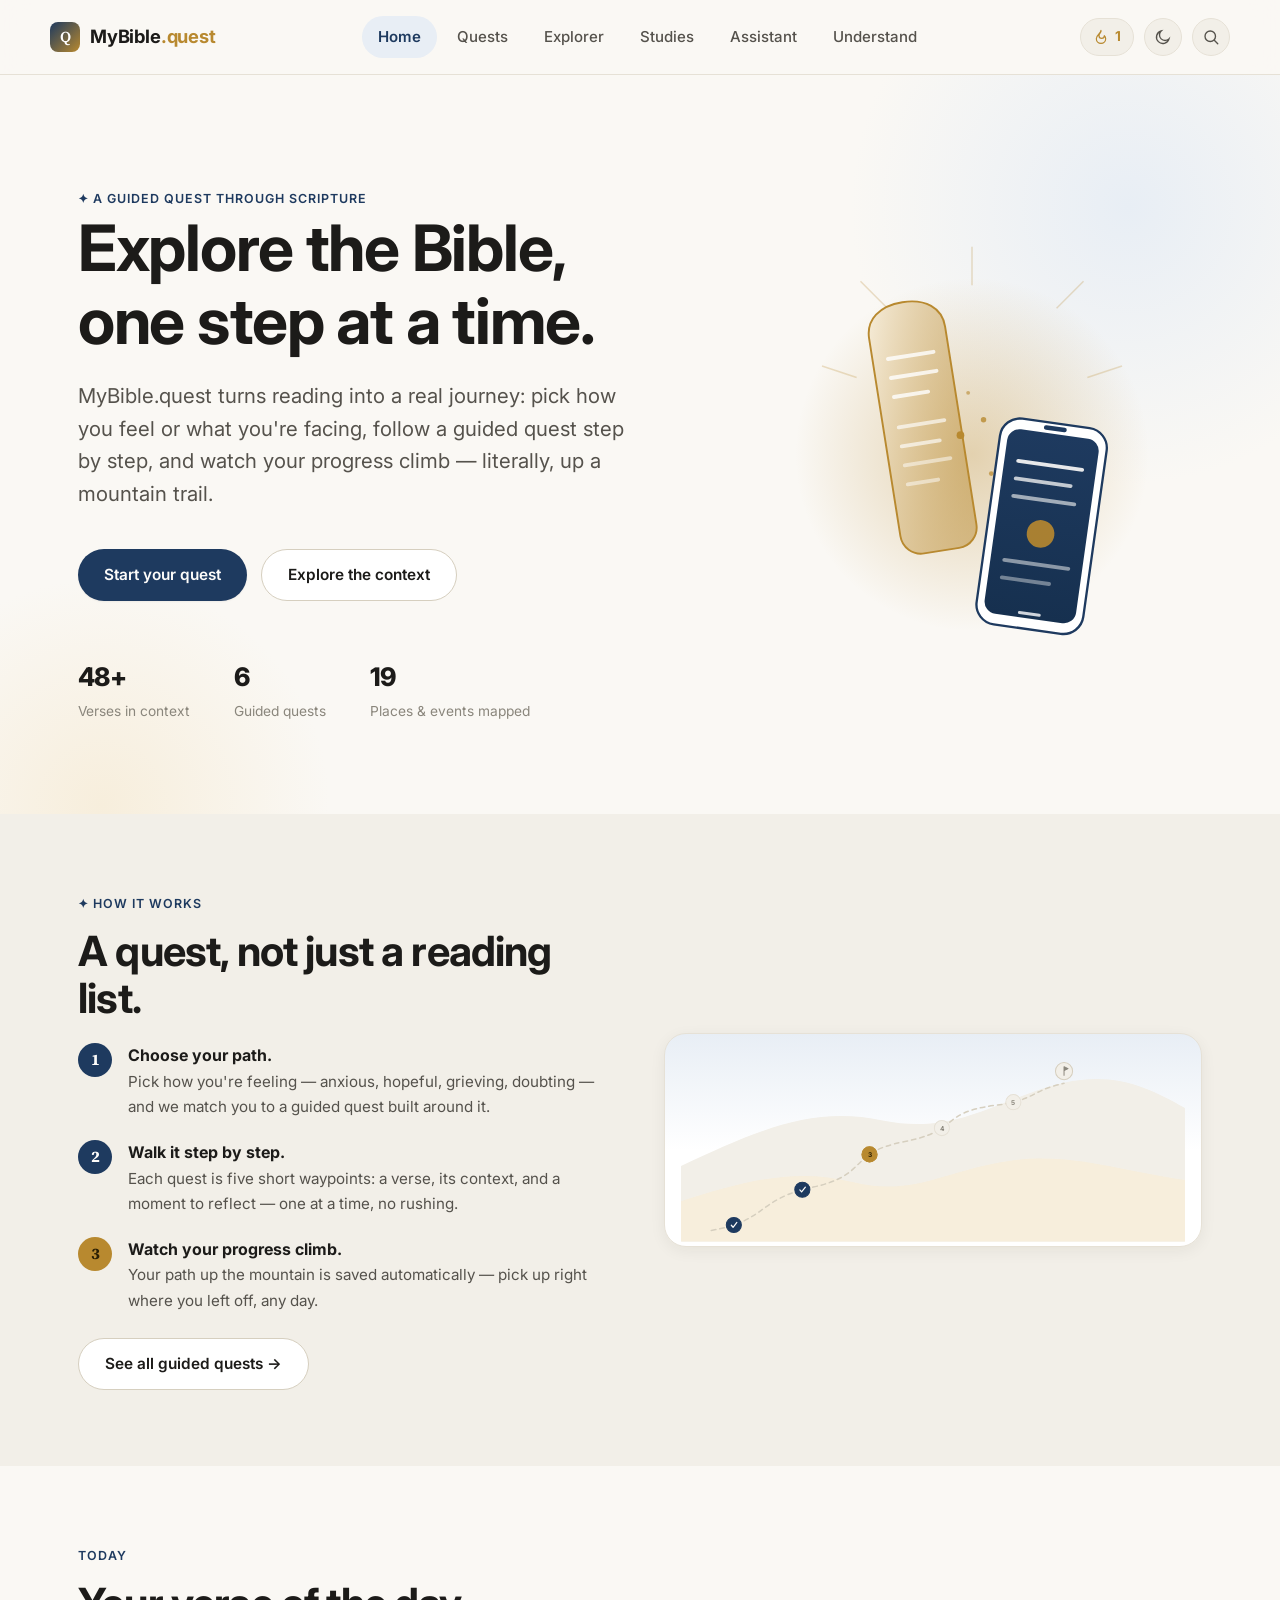
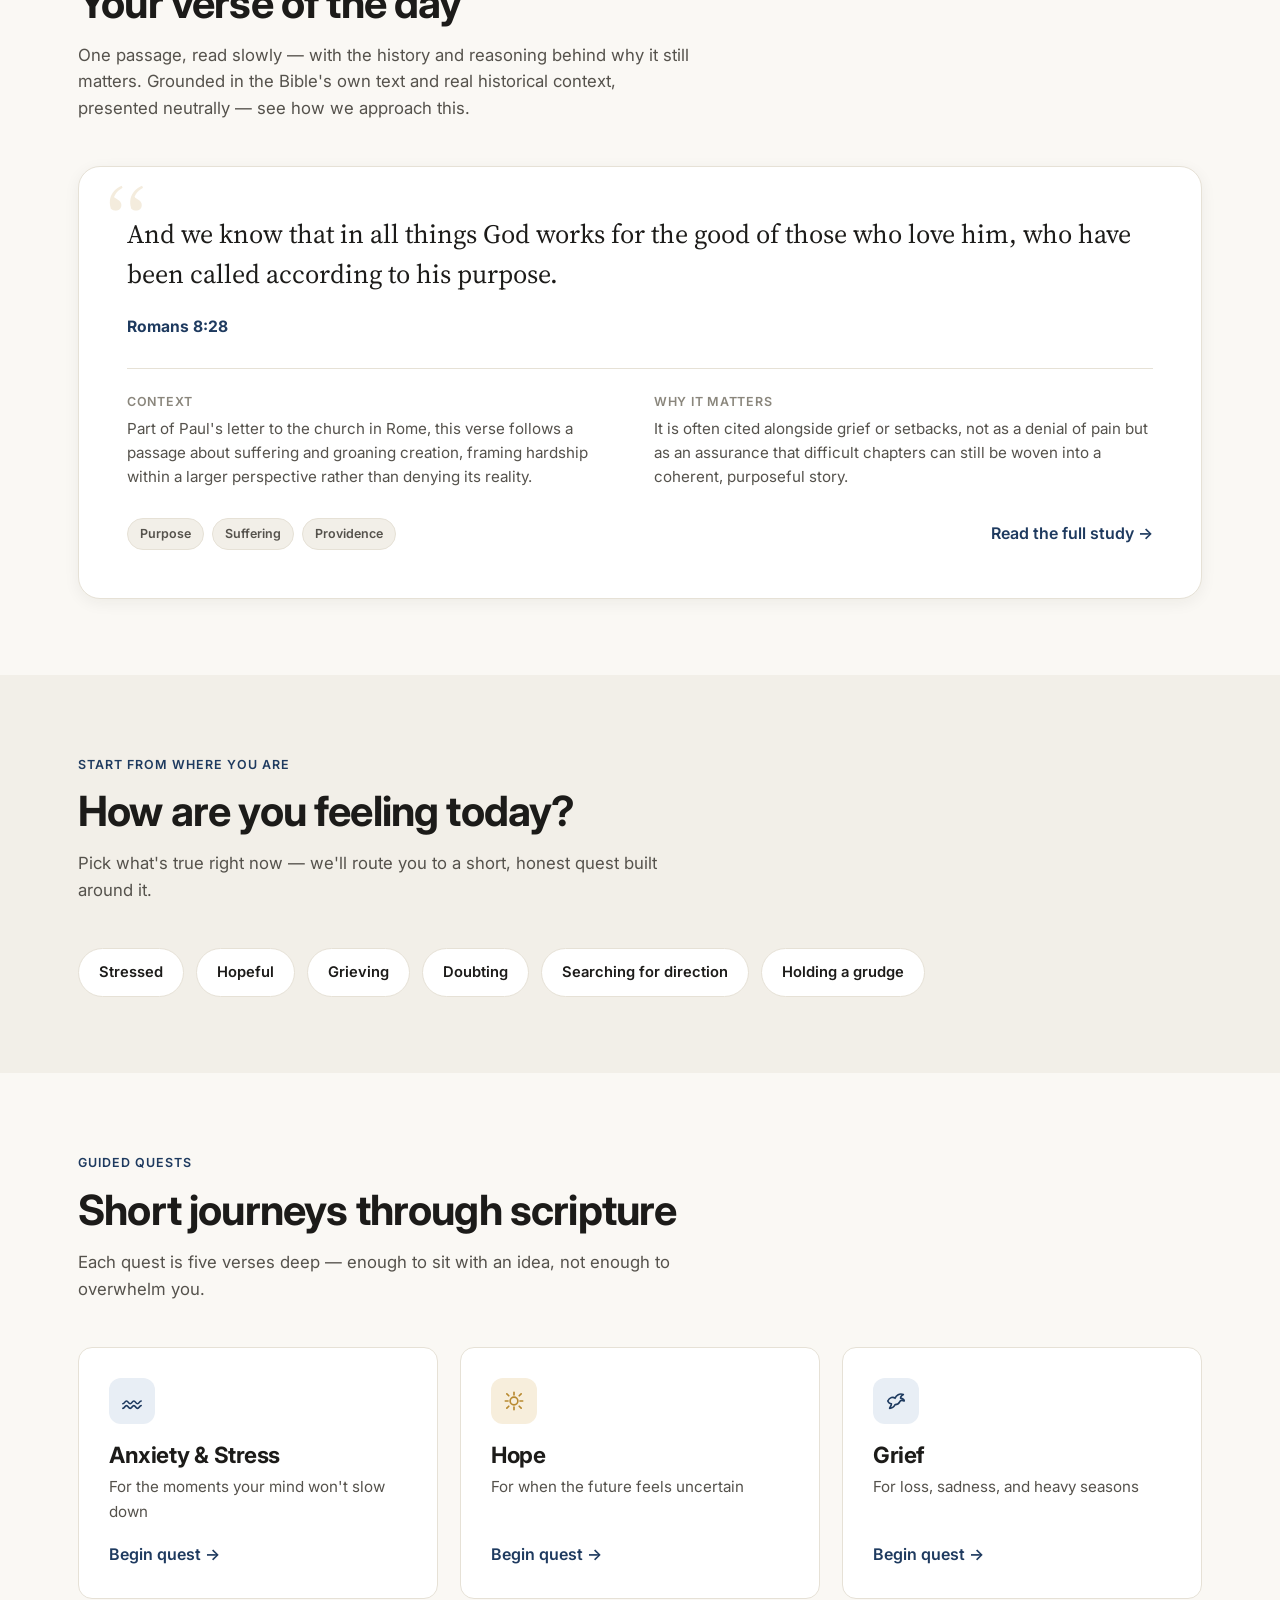
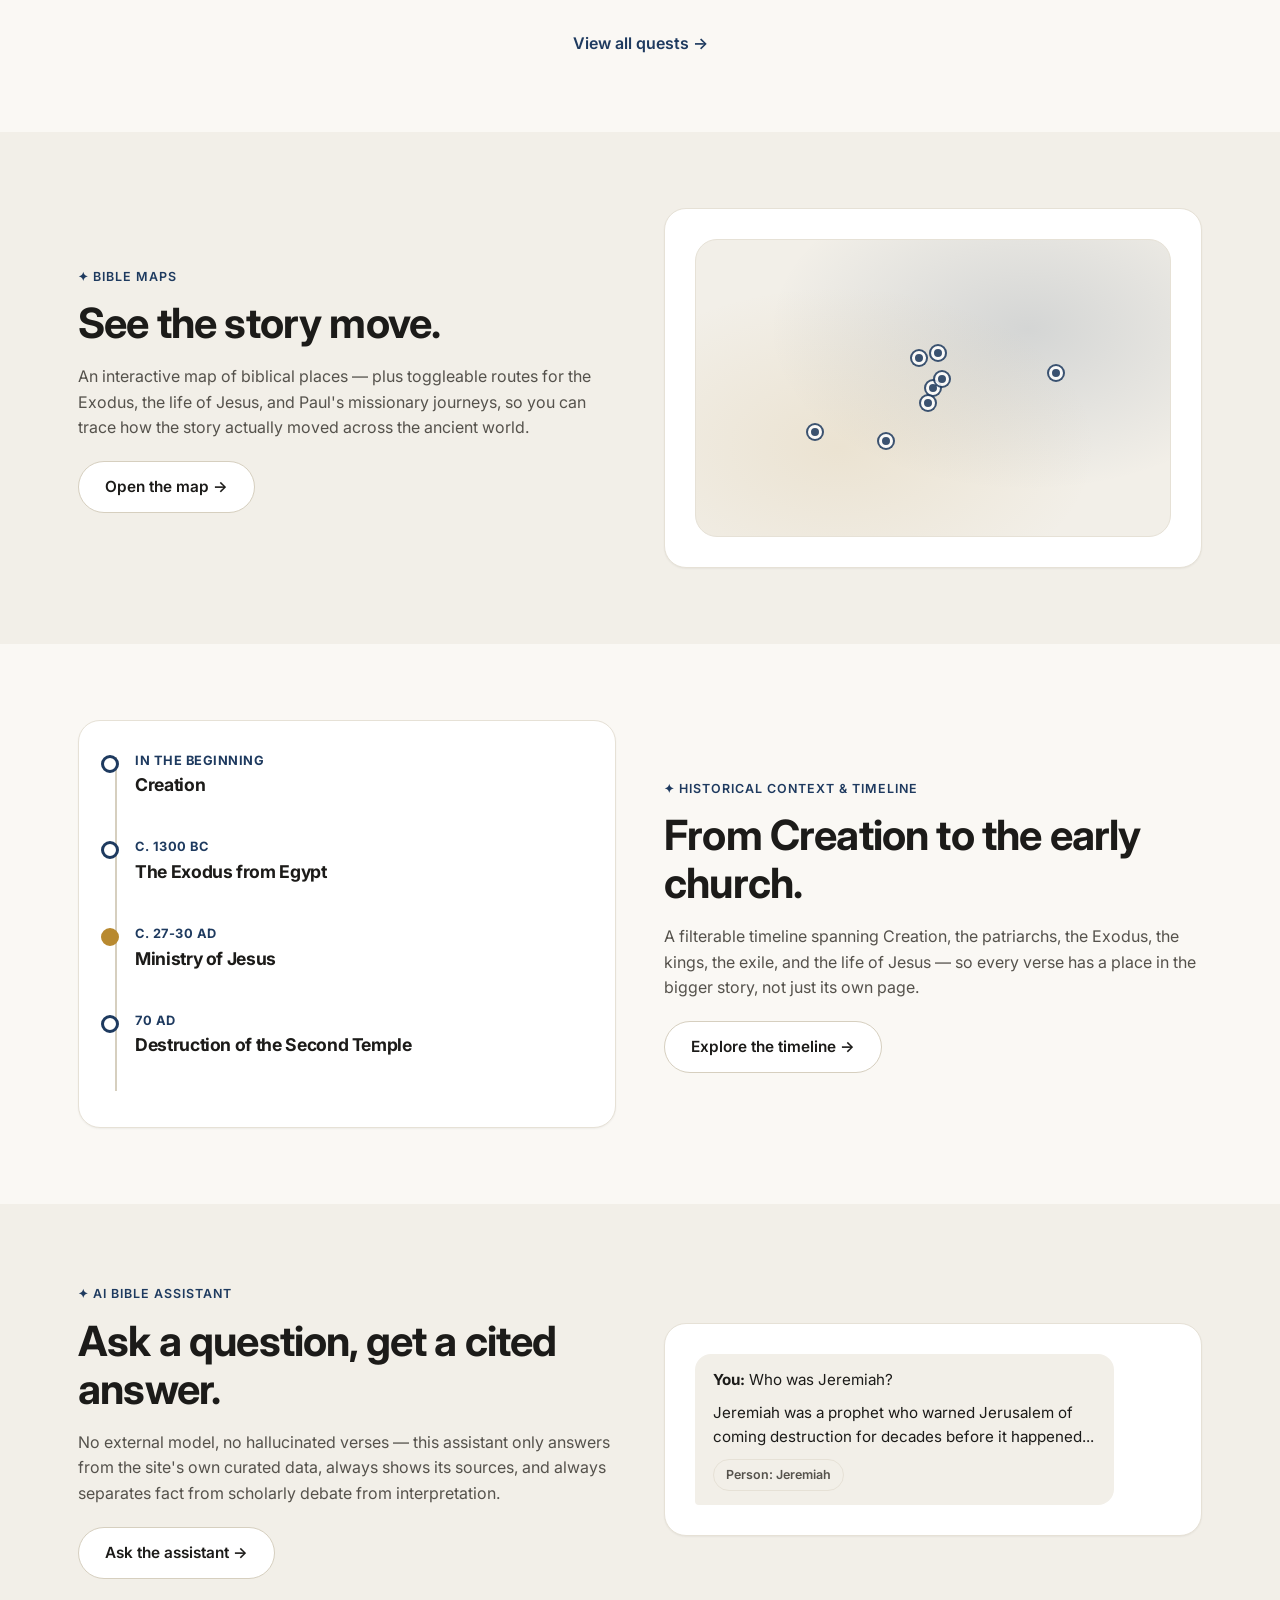
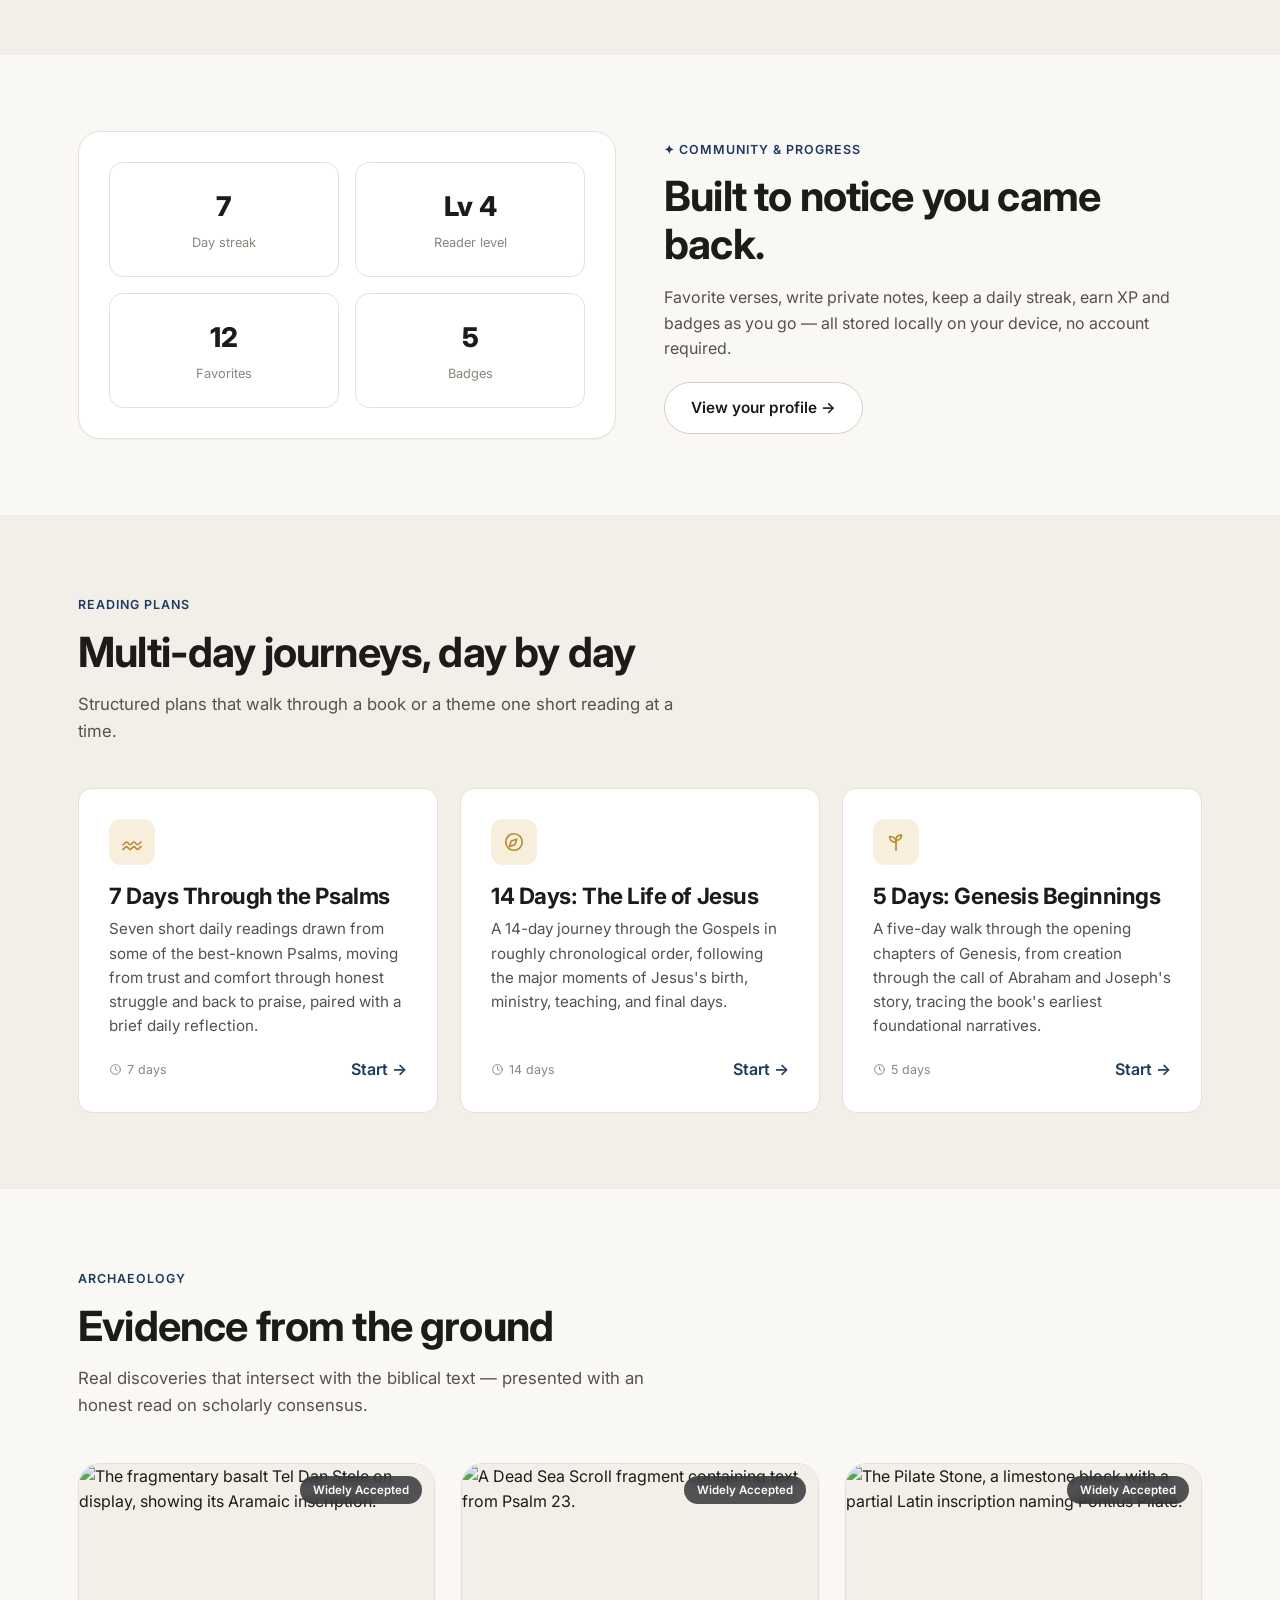
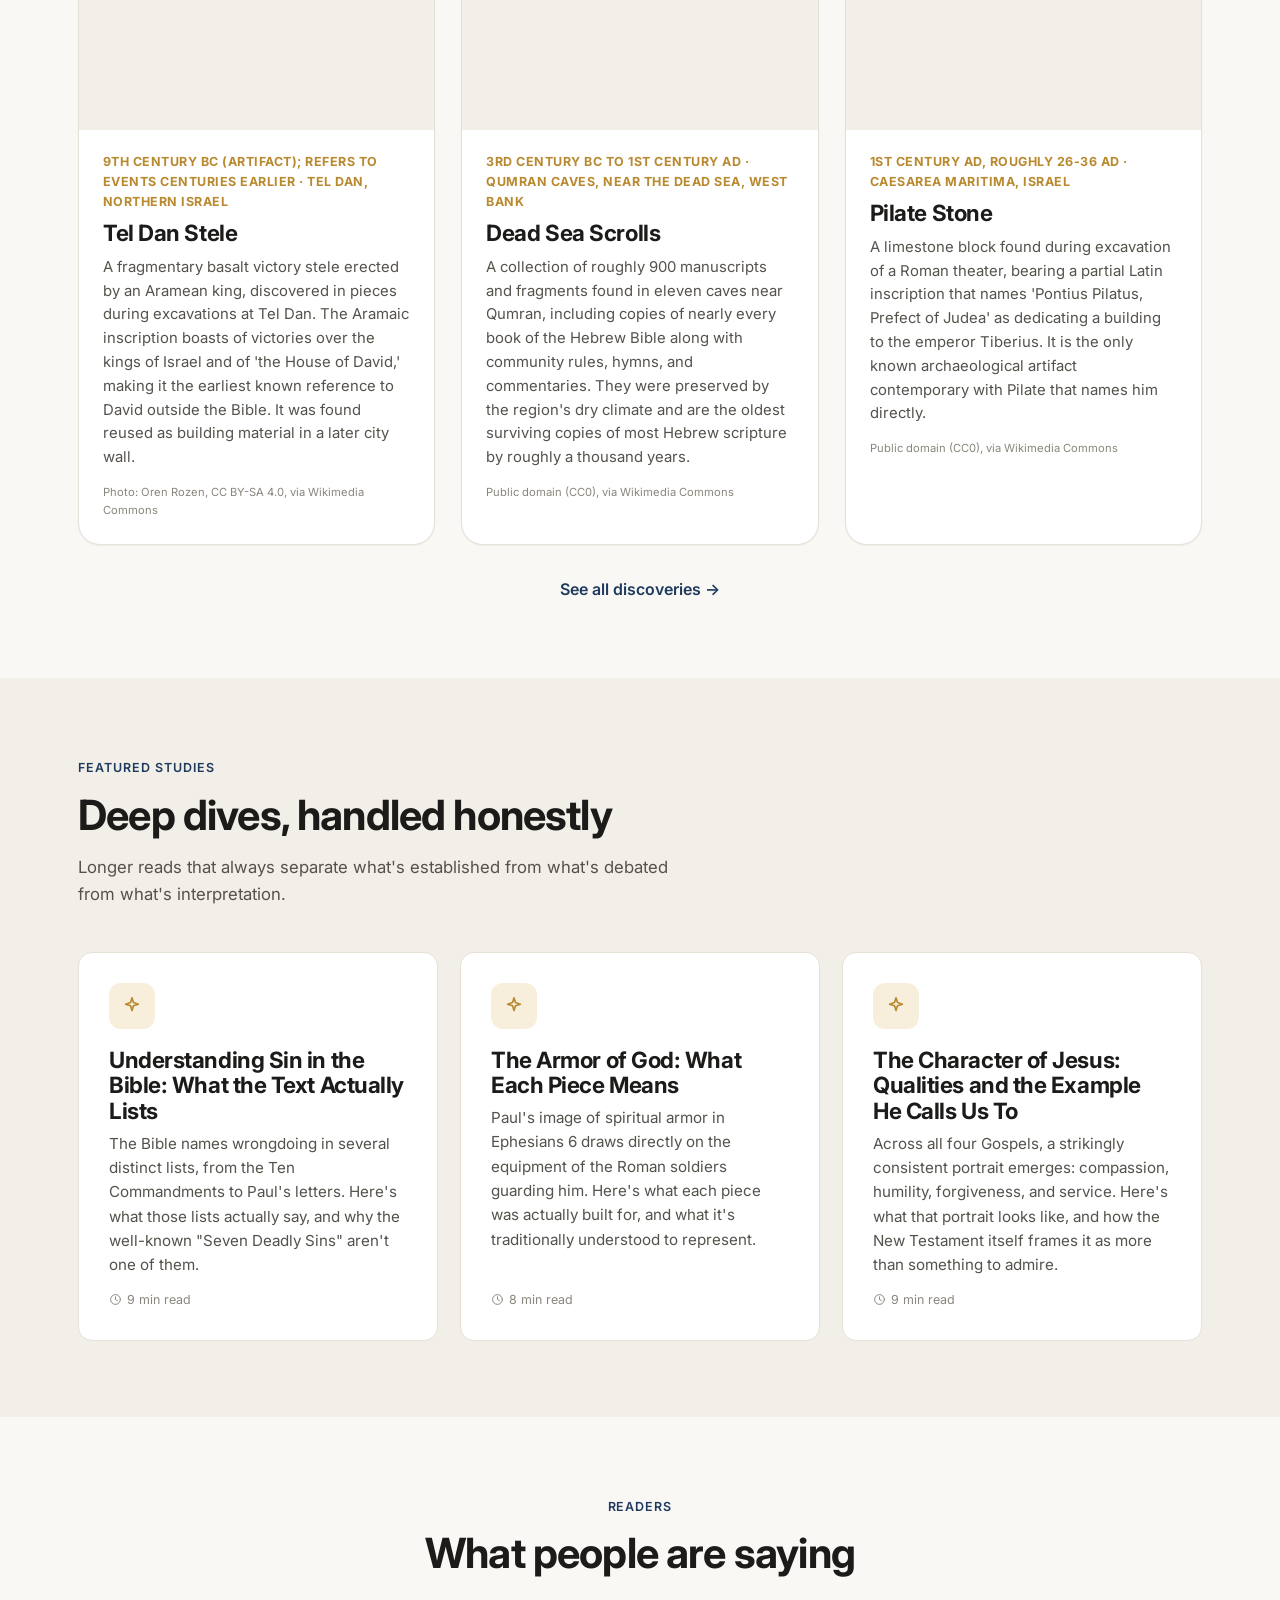
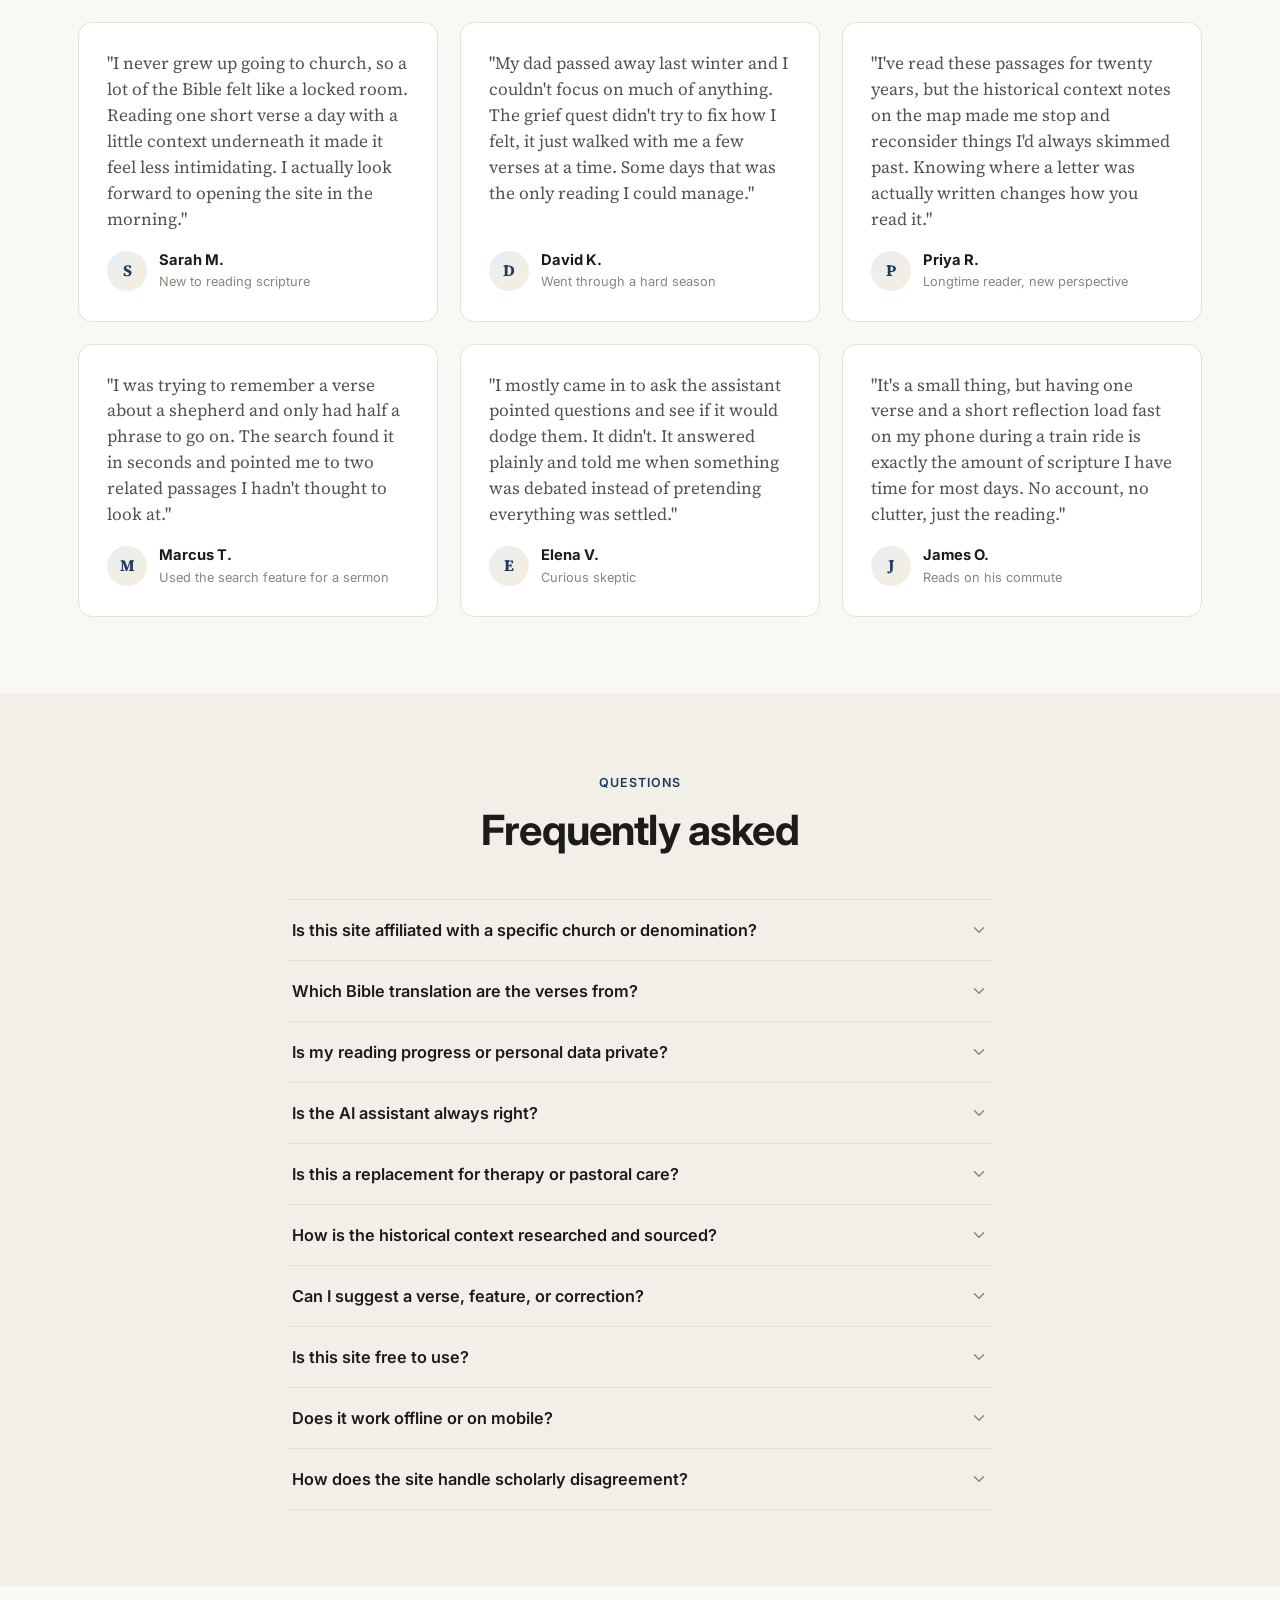
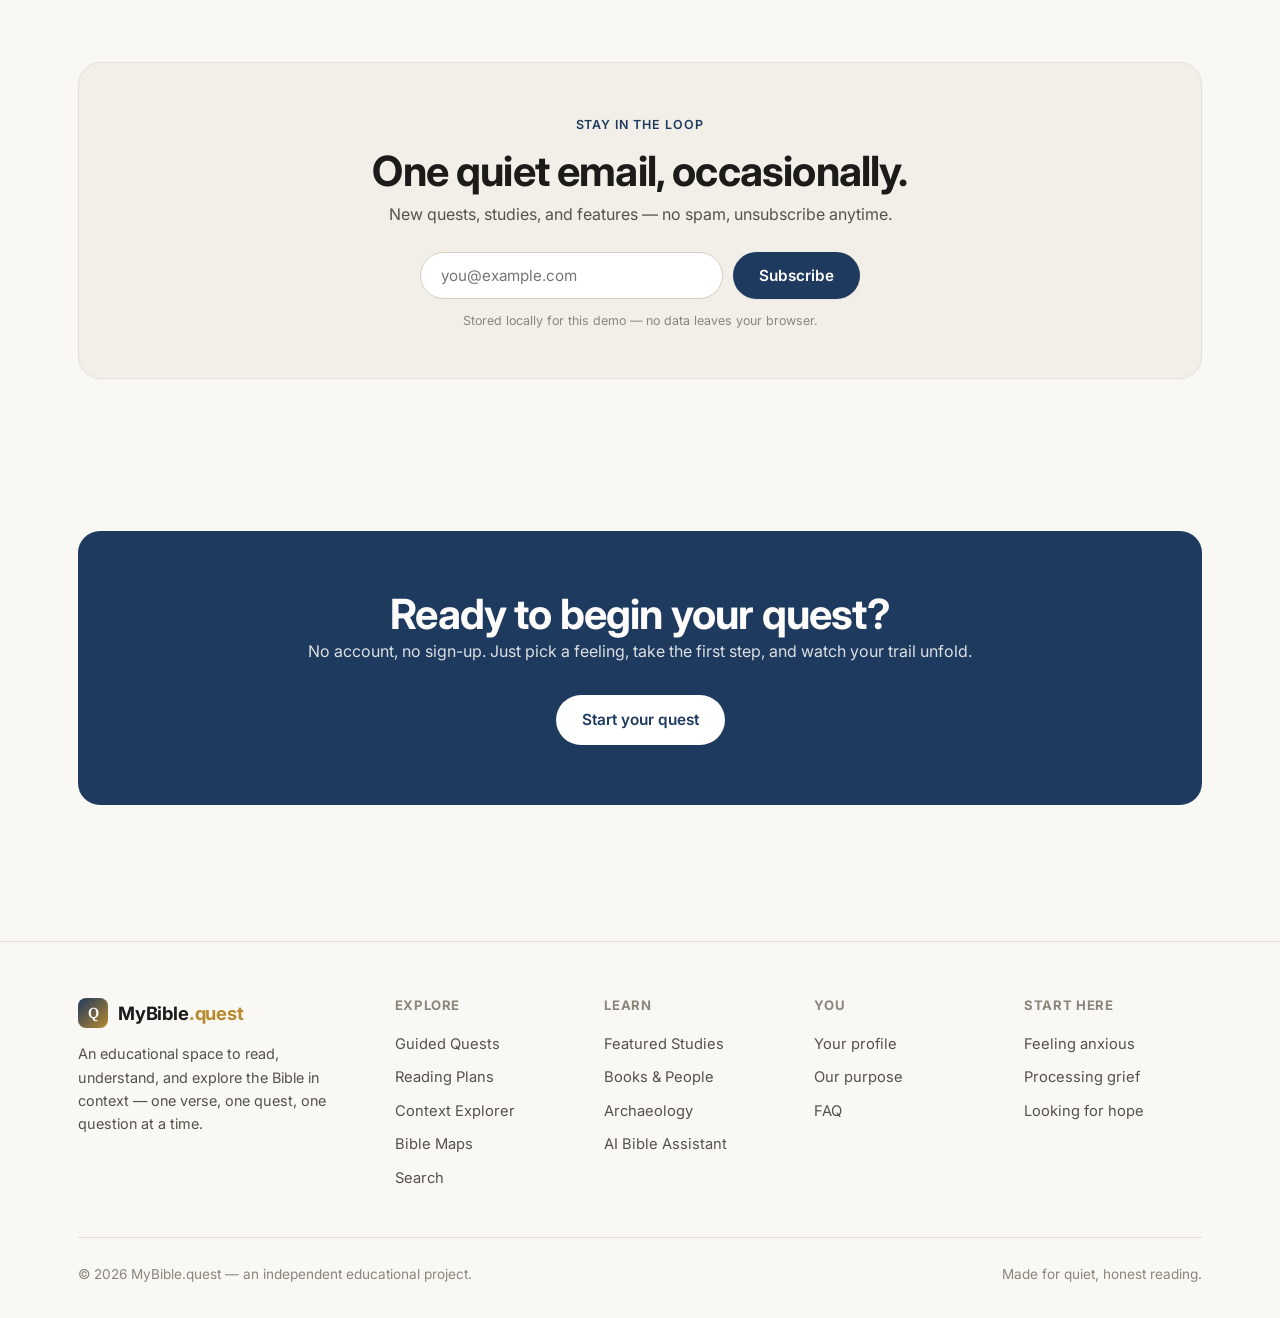
==== index.html @ 3931c6c1 "Add real photos to Archaeology and redesign cards with more impact Sourced and verified 8 public-dom" ====
<!DOCTYPE html>
<html lang="en">
<head>
  <meta charset="UTF-8">
  <meta name="viewport" content="width=device-width, initial-scale=1.0">
  <title>MyBible.quest — A guided quest through the Bible, step by step</title>
  <meta name="description" content="Pick a feeling or a topic, follow a guided quest through scripture one step at a time, and watch your progress climb — plus historical context, an interactive explorer, and honest search.">
  <meta property="og:type" content="website">
  <meta property="og:title" content="MyBible.quest — A guided quest through the Bible, step by step">
  <meta property="og:description" content="Pick a feeling or a topic, follow a guided quest through scripture one step at a time, and watch your progress climb — plus historical context, an interactive map and timeline, and an AI assistant grounded entirely in cited sources.">
  <meta name="twitter:card" content="summary">
  <meta name="twitter:title" content="MyBible.quest — A guided quest through the Bible, step by step">
  <meta name="twitter:description" content="Pick a feeling or a topic, follow a guided quest through scripture one step at a time, and watch your progress climb.">
  <link rel="icon" href="data:image/svg+xml,<svg xmlns=%22http://www.w3.org/2000/svg%22 viewBox=%220 0 24 24%22><rect width=%2224%22 height=%2224%22 rx=%226%22 fill=%22%231e3a5f%22/><text x=%2212%22 y=%2217%22 font-size=%2214%22 fill=%22white%22 text-anchor=%22middle%22 font-family=%22serif%22>Q</text></svg>">
  <link rel="stylesheet" href="css/style.css">
</head>
<body>

  <main id="main-content">
    <!-- ================= HERO ================= -->
    <section class="hero">
      <div class="container hero-grid">
        <div class="hero-inner">
          <span class="eyebrow reveal">✦ A guided quest through scripture</span>
          <h1 class="reveal">Explore the Bible,<br>one step at a time.</h1>
          <p class="subtitle reveal">MyBible.quest turns reading into a real journey: pick how you feel or what
            you're facing, follow a guided quest step by step, and watch your progress climb — literally, up a mountain trail.</p>
          <div class="hero-actions reveal">
            <a href="quests.html" class="btn btn-primary">Start your quest</a>
            <a href="explorer.html" class="btn btn-secondary">Explore the context</a>
          </div>
          <div class="hero-stats reveal">
            <div class="hero-stat"><strong id="stat-verses">—</strong><span>Verses in context</span></div>
            <div class="hero-stat"><strong id="stat-quests">6</strong><span>Guided quests</span></div>
            <div class="hero-stat"><strong id="stat-places">—</strong><span>Places &amp; events mapped</span></div>
          </div>
        </div>

        <div class="hero-visual reveal" aria-hidden="true">
          <svg viewBox="0 0 520 560" class="hero-visual-svg" focusable="false">
            <defs>
              <radialGradient id="heroGlow" cx="50%" cy="50%" r="50%">
                <stop offset="0%" stop-color="var(--gold)" stop-opacity="0.35"></stop>
                <stop offset="100%" stop-color="var(--gold)" stop-opacity="0"></stop>
              </radialGradient>
              <linearGradient id="tabletFill" x1="0" y1="0" x2="1" y2="1">
                <stop offset="0%" stop-color="var(--gold-soft)"></stop>
                <stop offset="100%" stop-color="var(--gold)" stop-opacity="0.5"></stop>
              </linearGradient>
              <linearGradient id="phoneScreen" x1="0" y1="0" x2="0" y2="1">
                <stop offset="0%" stop-color="var(--accent)"></stop>
                <stop offset="100%" stop-color="var(--accent-hover)"></stop>
              </linearGradient>
            </defs>

            <!-- ambient glow -->
            <circle cx="260" cy="280" r="230" fill="url(#heroGlow)"></circle>

            <!-- radiating light rays -->
            <g stroke="var(--gold)" stroke-opacity="0.25" stroke-width="2">
              <line x1="260" y1="60" x2="260" y2="10"></line>
              <line x1="370" y1="90" x2="405" y2="55"></line>
              <line x1="150" y1="90" x2="115" y2="55"></line>
              <line x1="410" y1="180" x2="455" y2="165"></line>
              <line x1="110" y1="180" x2="65" y2="165"></line>
            </g>

            <!-- classic stone tablet -->
            <g transform="translate(120,90) rotate(-9)">
              <path d="M0,40 C0,15 20,0 50,0 C80,0 100,15 100,40 L100,300 C100,315 88,327 73,327 L27,327 C12,327 0,315 0,300 Z"
                    fill="url(#tabletFill)" stroke="var(--gold)" stroke-width="2.5"></path>
              <line x1="20" y1="70" x2="80" y2="70" stroke="var(--bg-elevated)" stroke-width="5" stroke-linecap="round" opacity="0.8"></line>
              <line x1="20" y1="95" x2="80" y2="95" stroke="var(--bg-elevated)" stroke-width="5" stroke-linecap="round" opacity="0.8"></line>
              <line x1="20" y1="120" x2="65" y2="120" stroke="var(--bg-elevated)" stroke-width="5" stroke-linecap="round" opacity="0.8"></line>
              <line x1="20" y1="160" x2="80" y2="160" stroke="var(--bg-elevated)" stroke-width="5" stroke-linecap="round" opacity="0.65"></line>
              <line x1="20" y1="185" x2="70" y2="185" stroke="var(--bg-elevated)" stroke-width="5" stroke-linecap="round" opacity="0.65"></line>
              <line x1="20" y1="210" x2="80" y2="210" stroke="var(--bg-elevated)" stroke-width="5" stroke-linecap="round" opacity="0.5"></line>
              <line x1="20" y1="235" x2="60" y2="235" stroke="var(--bg-elevated)" stroke-width="5" stroke-linecap="round" opacity="0.5"></line>
            </g>

            <!-- connecting spark trail -->
            <g fill="var(--gold)">
              <circle cx="245" cy="255" r="5"></circle>
              <circle cx="275" cy="235" r="3.5" opacity="0.8"></circle>
              <circle cx="300" cy="270" r="4.5" opacity="0.9"></circle>
              <circle cx="285" cy="305" r="3" opacity="0.7"></circle>
              <circle cx="255" cy="200" r="2.5" opacity="0.6"></circle>
            </g>

            <!-- modern smartphone -->
            <g transform="translate(300,230) rotate(8)">
              <rect x="0" y="0" width="140" height="270" rx="26" fill="var(--bg-elevated)" stroke="var(--accent)" stroke-width="3"></rect>
              <rect x="10" y="14" width="120" height="242" rx="16" fill="url(#phoneScreen)"></rect>
              <rect x="55" y="4" width="30" height="6" rx="3" fill="var(--accent)"></rect>
              <line x1="28" y1="55" x2="112" y2="55" stroke="#fdfcfa" stroke-width="5" stroke-linecap="round" opacity="0.9"></line>
              <line x1="28" y1="78" x2="100" y2="78" stroke="#fdfcfa" stroke-width="5" stroke-linecap="round" opacity="0.75"></line>
              <line x1="28" y1="101" x2="108" y2="101" stroke="#fdfcfa" stroke-width="5" stroke-linecap="round" opacity="0.6"></line>
              <circle cx="70" cy="145" r="18" fill="var(--gold)" opacity="0.9"></circle>
              <line x1="28" y1="185" x2="112" y2="185" stroke="#fdfcfa" stroke-width="5" stroke-linecap="round" opacity="0.5"></line>
              <line x1="28" y1="208" x2="90" y2="208" stroke="#fdfcfa" stroke-width="5" stroke-linecap="round" opacity="0.4"></line>
              <rect x="55" y="248" width="30" height="4" rx="2" fill="var(--bg-elevated)" opacity="0.8"></rect>
            </g>
          </svg>
        </div>
      </div>
    </section>

    <!-- ================= HOW IT WORKS ================= -->
    <section id="how-it-works" style="background:var(--bg-subtle)">
      <div class="container">
        <div class="feature-split">
          <div>
            <span class="eyebrow reveal">✦ How it works</span>
            <h2 class="reveal" style="margin:12px 0 20px">A quest, not just a reading list.</h2>
            <div class="reveal" style="display:flex;gap:16px;margin-bottom:20px">
              <div style="flex-shrink:0;width:34px;height:34px;border-radius:50%;background:var(--accent);color:#fdfcfa;display:flex;align-items:center;justify-content:center;font-weight:700;font-family:var(--font-serif)">1</div>
              <div><strong>Choose your path.</strong><br><span style="color:var(--text-secondary);font-size:0.95rem">Pick how you're feeling — anxious, hopeful, grieving, doubting — and we match you to a guided quest built around it.</span></div>
            </div>
            <div class="reveal" style="display:flex;gap:16px;margin-bottom:20px">
              <div style="flex-shrink:0;width:34px;height:34px;border-radius:50%;background:var(--accent);color:#fdfcfa;display:flex;align-items:center;justify-content:center;font-weight:700;font-family:var(--font-serif)">2</div>
              <div><strong>Walk it step by step.</strong><br><span style="color:var(--text-secondary);font-size:0.95rem">Each quest is five short waypoints: a verse, its context, and a moment to reflect — one at a time, no rushing.</span></div>
            </div>
            <div class="reveal" style="display:flex;gap:16px;margin-bottom:24px">
              <div style="flex-shrink:0;width:34px;height:34px;border-radius:50%;background:var(--gold);color:#2a1f04;display:flex;align-items:center;justify-content:center;font-weight:700;font-family:var(--font-serif)">3</div>
              <div><strong>Watch your progress climb.</strong><br><span style="color:var(--text-secondary);font-size:0.95rem">Your path up the mountain is saved automatically — pick up right where you left off, any day.</span></div>
            </div>
            <a href="quests.html" class="btn btn-secondary reveal">See all guided quests →</a>
          </div>
          <div class="trail-card reveal" id="how-it-works-trail" style="margin-bottom:0"></div>
        </div>
      </div>
    </section>

    <!-- ================= VERSE OF THE DAY ================= -->
    <section id="verse-of-day">
      <div class="container">
        <div class="section-head reveal">
          <span class="eyebrow">Today</span>
          <h2>Your verse of the day</h2>
          <p>One passage, read slowly — with the history and reasoning behind why it still matters. Grounded in the Bible's own text and real historical context, presented neutrally — see <a href="understand.html">how we approach this</a>.</p>
        </div>
        <div class="verse-card reveal" id="verse-card">
          <!-- injected by js -->
        </div>
      </div>
    </section>

    <!-- ================= EMOTIONS ================= -->
    <section id="how-are-you" style="background:var(--bg-subtle)">
      <div class="container">
        <div class="section-head reveal">
          <span class="eyebrow">Start from where you are</span>
          <h2>How are you feeling today?</h2>
          <p>Pick what's true right now — we'll route you to a short, honest quest built around it.</p>
        </div>
        <div class="emotion-row reveal" id="emotion-row"><!-- injected --></div>
      </div>
    </section>

    <!-- ================= QUESTS TEASER ================= -->
    <section id="quests-teaser">
      <div class="container">
        <div class="section-head reveal">
          <span class="eyebrow">Guided Quests</span>
          <h2>Short journeys through scripture</h2>
          <p>Each quest is five verses deep — enough to sit with an idea, not enough to overwhelm you.</p>
        </div>
        <div class="grid grid-3" id="quest-teaser-grid"><!-- injected --></div>
        <div class="text-center reveal" style="margin-top:32px">
          <a href="quests.html" class="btn-ghost">View all quests →</a>
        </div>
      </div>
    </section>

    <!-- ================= BIBLE MAPS ================= -->
    <section id="maps" style="background:var(--bg-subtle)">
      <div class="container">
        <div class="feature-split">
          <div>
            <span class="eyebrow reveal">✦ Bible Maps</span>
            <h2 class="reveal" style="margin:12px 0 16px">See the story move.</h2>
            <p class="reveal" style="margin-bottom:20px">An interactive map of biblical places — plus toggleable routes for the Exodus, the life of Jesus, and Paul's missionary journeys, so you can trace how the story actually moved across the ancient world.</p>
            <a href="explorer.html#map" class="btn btn-secondary reveal">Open the map →</a>
          </div>
          <div class="feature-visual reveal" id="map-preview">
            <div class="skeleton-block" style="height:220px"></div>
          </div>
        </div>
      </div>
    </section>

    <!-- ================= HISTORICAL CONTEXT / TIMELINE ================= -->
    <section id="timeline-teaser">
      <div class="container">
        <div class="feature-split reverse">
          <div>
            <span class="eyebrow reveal">✦ Historical Context &amp; Timeline</span>
            <h2 class="reveal" style="margin:12px 0 16px">From Creation to the early church.</h2>
            <p class="reveal" style="margin-bottom:20px">A filterable timeline spanning Creation, the patriarchs, the Exodus, the kings, the exile, and the life of Jesus — so every verse has a place in the bigger story, not just its own page.</p>
            <a href="explorer.html#timeline" class="btn btn-secondary reveal">Explore the timeline →</a>
          </div>
          <div class="feature-visual reveal" id="timeline-preview">
            <div class="skeleton-line" style="width:40%"></div>
            <div class="skeleton-line" style="width:80%"></div>
            <div class="skeleton-line" style="width:40%"></div>
            <div class="skeleton-line" style="width:70%"></div>
          </div>
        </div>
      </div>
    </section>

    <!-- ================= AI ASSISTANT ================= -->
    <section id="ai-assistant-teaser" style="background:var(--bg-subtle)">
      <div class="container">
        <div class="feature-split">
          <div>
            <span class="eyebrow reveal">✦ AI Bible Assistant</span>
            <h2 class="reveal" style="margin:12px 0 16px">Ask a question, get a cited answer.</h2>
            <p class="reveal" style="margin-bottom:20px">No external model, no hallucinated verses — this assistant only answers from the site's own curated data, always shows its sources, and always separates fact from scholarly debate from interpretation.</p>
            <a href="assistant.html" class="btn btn-secondary reveal">Ask the assistant →</a>
          </div>
          <div class="feature-visual reveal">
            <div class="chat-message assistant" style="margin-bottom:0">
              <div class="chat-bubble">
                <p><strong>You:</strong> Who was Jeremiah?</p>
                <p>Jeremiah was a prophet who warned Jerusalem of coming destruction for decades before it happened...</p>
                <div class="ai-sources"><span class="tag">person: Jeremiah</span></div>
              </div>
            </div>
          </div>
        </div>
      </div>
    </section>

    <!-- ================= COMMUNITY ================= -->
    <section id="community-teaser">
      <div class="container">
        <div class="feature-split reverse">
          <div>
            <span class="eyebrow reveal">✦ Community &amp; Progress</span>
            <h2 class="reveal" style="margin:12px 0 16px">Built to notice you came back.</h2>
            <p class="reveal" style="margin-bottom:20px">Favorite verses, write private notes, keep a daily streak, earn XP and badges as you go — all stored locally on your device, no account required.</p>
            <a href="profile.html" class="btn btn-secondary reveal">View your profile →</a>
          </div>
          <div class="feature-visual reveal">
            <div class="stats-grid" style="grid-template-columns:1fr 1fr">
              <div class="stat-card"><strong>7</strong><span>Day streak</span></div>
              <div class="stat-card"><strong>Lv 4</strong><span>Reader level</span></div>
              <div class="stat-card"><strong>12</strong><span>Favorites</span></div>
              <div class="stat-card"><strong>5</strong><span>Badges</span></div>
            </div>
          </div>
        </div>
      </div>
    </section>

    <!-- ================= READING PLANS ================= -->
    <section id="reading-plans-teaser" style="background:var(--bg-subtle)">
      <div class="container">
        <div class="section-head reveal">
          <span class="eyebrow">Reading Plans</span>
          <h2>Multi-day journeys, day by day</h2>
          <p>Structured plans that walk through a book or a theme one short reading at a time.</p>
        </div>
        <div class="grid grid-3" id="plans-teaser-grid"></div>
      </div>
    </section>

    <!-- ================= ARCHAEOLOGY ================= -->
    <section id="archaeology-teaser">
      <div class="container">
        <div class="section-head reveal">
          <span class="eyebrow">Archaeology</span>
          <h2>Evidence from the ground</h2>
          <p>Real discoveries that intersect with the biblical text — presented with an honest read on scholarly consensus.</p>
        </div>
        <div class="artifact-grid" id="archaeology-teaser-grid"></div>
        <div class="text-center reveal" style="margin-top:32px">
          <a href="explorer.html#archaeology" class="btn-ghost">See all discoveries →</a>
        </div>
      </div>
    </section>

    <!-- ================= FEATURED STUDIES ================= -->
    <section id="studies-teaser" style="background:var(--bg-subtle)">
      <div class="container">
        <div class="section-head reveal">
          <span class="eyebrow">Featured Studies</span>
          <h2>Deep dives, handled honestly</h2>
          <p>Longer reads that always separate what's established from what's debated from what's interpretation.</p>
        </div>
        <div class="grid grid-3" id="studies-teaser-grid"></div>
      </div>
    </section>

    <!-- ================= TESTIMONIALS ================= -->
    <section id="testimonials">
      <div class="container">
        <div class="section-head center reveal" style="margin-left:auto;margin-right:auto">
          <span class="eyebrow">Readers</span>
          <h2>What people are saying</h2>
        </div>
        <div class="grid grid-3" id="testimonials-grid"></div>
      </div>
    </section>

    <!-- ================= FAQ ================= -->
    <section id="faq" style="background:var(--bg-subtle)">
      <div class="container" style="max-width:760px">
        <div class="section-head center reveal" style="margin-left:auto;margin-right:auto">
          <span class="eyebrow">Questions</span>
          <h2>Frequently asked</h2>
        </div>
        <div class="accordion reveal" id="faq-accordion"></div>
      </div>
    </section>

    <!-- ================= NEWSLETTER ================= -->
    <section id="newsletter">
      <div class="container">
        <div class="newsletter-box reveal">
          <span class="eyebrow">Stay in the loop</span>
          <h2 style="margin:12px 0 6px">One quiet email, occasionally.</h2>
          <p>New quests, studies, and features — no spam, unsubscribe anytime.</p>
          <form class="newsletter-form" id="newsletter-form">
            <input type="email" id="newsletter-email" placeholder="you@example.com" required aria-label="Email address">
            <button type="submit" class="btn btn-primary">Subscribe</button>
          </form>
          <p id="newsletter-note" style="font-size:0.78rem;margin-top:12px;color:var(--text-tertiary)">Stored locally for this demo — no data leaves your browser.</p>
        </div>
      </div>
    </section>

    <!-- ================= CTA ================= -->
    <section id="cta">
      <div class="container">
        <div class="cta-band reveal">
          <h2>Ready to begin your quest?</h2>
          <p>No account, no sign-up. Just pick a feeling, take the first step, and watch your trail unfold.</p>
          <a href="quests.html" class="btn btn-primary">Start your quest</a>
        </div>
      </div>
    </section>
  </main>

  <script src="js/store.js"></script>
  <script src="js/main.js"></script>
  <script src="js/mountain-trail.js"></script>
  <script src="js/home.js"></script>
</body>
</html>
---- css/style.css ----
/* ==========================================================================
   MyBible.quest — Design System
   ========================================================================== */

@import url('https://fonts.googleapis.com/css2?family=Inter:wght@400;500;600;700;800&family=Source+Serif+4:opsz,wght@8..60,400;8..60,600&display=swap');

:root {
  /* Light theme (default) */
  --bg: #faf8f4;
  --bg-elevated: #ffffff;
  --bg-subtle: #f2efe8;
  --text: #1c1b19;
  --text-secondary: #55524c;
  --text-tertiary: #8a867c;
  --border: #e6e1d6;
  --border-strong: #d6cfbf;

  --accent: #1e3a5f;       /* deep blue */
  --accent-hover: #16304f;
  --accent-soft: #e8eef5;
  --gold: #b8892f;         /* subtle gold */
  --gold-soft: #f7eedc;

  --shadow-sm: 0 1px 2px rgba(28, 27, 25, 0.05);
  --shadow-md: 0 4px 16px rgba(28, 27, 25, 0.06);
  --shadow-lg: 0 12px 40px rgba(28, 27, 25, 0.10);

  --radius-sm: 8px;
  --radius-md: 14px;
  --radius-lg: 22px;

  --font-sans: 'Inter', -apple-system, BlinkMacSystemFont, 'Segoe UI', sans-serif;
  --font-serif: 'Source Serif 4', Georgia, serif;

  --container: 1180px;
  color-scheme: light;
}

:root[data-theme="dark"] {
  --bg: #14151a;
  --bg-elevated: #1c1d24;
  --bg-subtle: #21222a;
  --text: #f1efe9;
  --text-secondary: #b8b5ac;
  --text-tertiary: #837f75;
  --border: #2c2d36;
  --border-strong: #3a3b46;

  --accent: #7ea3d4;
  --accent-hover: #98b6de;
  --accent-soft: #202a3a;
  --gold: #d8ac5c;
  --gold-soft: #2c2415;

  --shadow-sm: 0 1px 2px rgba(0, 0, 0, 0.2);
  --shadow-md: 0 4px 20px rgba(0, 0, 0, 0.28);
  --shadow-lg: 0 16px 48px rgba(0, 0, 0, 0.4);
  color-scheme: dark;
}

@media (prefers-color-scheme: dark) {
  :root:not([data-theme="light"]) {
    --bg: #14151a;
    --bg-elevated: #1c1d24;
    --bg-subtle: #21222a;
    --text: #f1efe9;
    --text-secondary: #b8b5ac;
    --text-tertiary: #837f75;
    --border: #2c2d36;
    --border-strong: #3a3b46;

    --accent: #7ea3d4;
    --accent-hover: #98b6de;
    --accent-soft: #202a3a;
    --gold: #d8ac5c;
    --gold-soft: #2c2415;

    --shadow-sm: 0 1px 2px rgba(0, 0, 0, 0.2);
    --shadow-md: 0 4px 20px rgba(0, 0, 0, 0.28);
    --shadow-lg: 0 16px 48px rgba(0, 0, 0, 0.4);
    color-scheme: dark;
  }
}

* { box-sizing: border-box; margin: 0; padding: 0; }

html { scroll-behavior: smooth; }

body {
  font-family: var(--font-sans);
  background: var(--bg);
  color: var(--text);
  line-height: 1.6;
  -webkit-font-smoothing: antialiased;
  transition: background 0.3s ease, color 0.3s ease;
}

img, svg { display: block; max-width: 100%; }

a { color: inherit; text-decoration: none; }

ul { list-style: none; }

button { font-family: inherit; cursor: pointer; border: none; background: none; color: inherit; }

input, textarea { font-family: inherit; }

.container {
  width: 100%;
  max-width: var(--container);
  margin: 0 auto;
  padding: 0 28px;
}

/* ---------- Typography ---------- */
h1, h2, h3, h4 { font-weight: 700; letter-spacing: -0.02em; line-height: 1.15; }
h1 { font-size: clamp(2.4rem, 5vw, 4rem); }
h2 { font-size: clamp(1.8rem, 3.4vw, 2.6rem); }
h3 { font-size: 1.4rem; }
p { color: var(--text-secondary); }
.eyebrow {
  display: inline-flex;
  align-items: center;
  gap: 8px;
  font-size: 0.78rem;
  font-weight: 600;
  letter-spacing: 0.08em;
  text-transform: uppercase;
  color: var(--accent);
}
.serif { font-family: var(--font-serif); }

/* ---------- Header / Nav ---------- */
.site-header {
  position: sticky;
  top: 0;
  z-index: 100;
  background: color-mix(in srgb, var(--bg) 88%, transparent);
  backdrop-filter: saturate(180%) blur(14px);
  -webkit-backdrop-filter: saturate(180%) blur(14px);
  border-bottom: 1px solid var(--border);
}

.nav {
  display: flex;
  align-items: center;
  justify-content: space-between;
  padding: 16px 0;
}

.brand {
  display: flex;
  align-items: center;
  gap: 10px;
  font-weight: 700;
  font-size: 1.15rem;
  letter-spacing: -0.01em;
}

.brand-mark {
  width: 30px;
  height: 30px;
  border-radius: 8px;
  background: linear-gradient(135deg, var(--accent), var(--gold));
  display: flex;
  align-items: center;
  justify-content: center;
  color: #fff;
  font-family: var(--font-serif);
  font-weight: 600;
  font-size: 0.95rem;
}

.nav-links {
  display: flex;
  align-items: center;
  gap: 4px;
}

.nav-links a {
  padding: 9px 16px;
  border-radius: 100px;
  font-size: 0.94rem;
  font-weight: 500;
  color: var(--text-secondary);
  transition: background 0.2s ease, color 0.2s ease;
}

.nav-links a:hover { background: var(--bg-subtle); color: var(--text); }
.nav-links a.active { color: var(--accent); background: var(--accent-soft); font-weight: 600; }

.nav-actions { display: flex; align-items: center; gap: 10px; }

.icon-btn {
  width: 38px;
  height: 38px;
  display: flex;
  align-items: center;
  justify-content: center;
  border-radius: 100px;
  background: var(--bg-subtle);
  border: 1px solid var(--border);
  color: var(--text-secondary);
  transition: all 0.2s ease;
}
.icon-btn:hover { color: var(--text); border-color: var(--border-strong); }
.icon-btn svg { width: 18px; height: 18px; }

.hamburger { display: none; }

/* ---------- Buttons ---------- */
.btn {
  display: inline-flex;
  align-items: center;
  justify-content: center;
  gap: 8px;
  padding: 13px 26px;
  border-radius: 100px;
  font-weight: 600;
  font-size: 0.96rem;
  transition: transform 0.15s ease, box-shadow 0.15s ease, background 0.2s ease;
  white-space: nowrap;
}
.btn-primary {
  background: var(--accent);
  color: #fdfcfa;
  box-shadow: var(--shadow-sm);
}
.btn-primary:hover { background: var(--accent-hover); transform: translateY(-1px); box-shadow: var(--shadow-md); }
.btn-secondary {
  background: var(--bg-elevated);
  color: var(--text);
  border: 1px solid var(--border-strong);
}
.btn-secondary:hover { border-color: var(--accent); color: var(--accent); }
.btn-ghost { color: var(--accent); font-weight: 600; }
.btn-ghost:hover { text-decoration: underline; }
.btn-sm { padding: 9px 18px; font-size: 0.86rem; }

/* ---------- Hero ---------- */
.hero {
  padding: 110px 0 90px;
  position: relative;
  overflow: hidden;
}
.hero::before {
  content: "";
  position: absolute;
  top: -20%;
  right: -10%;
  width: 560px;
  height: 560px;
  background: radial-gradient(circle, var(--accent-soft) 0%, transparent 70%);
  z-index: -1;
}
.hero::after {
  content: "";
  position: absolute;
  bottom: -30%;
  left: -10%;
  width: 460px;
  height: 460px;
  background: radial-gradient(circle, var(--gold-soft) 0%, transparent 70%);
  z-index: -1;
}
.hero-grid { display: grid; grid-template-columns: 1.15fr 0.85fr; gap: 40px; align-items: center; }
.hero-inner { max-width: 720px; }
.hero-visual { display: flex; justify-content: center; }
.hero-visual-svg { width: 100%; max-width: 400px; height: auto; }
@media (max-width: 960px) {
  .hero-grid { grid-template-columns: 1fr; }
  .hero-visual { display: none; }
}
.hero h1 { margin-bottom: 22px; }
.hero .subtitle {
  font-size: clamp(1.05rem, 1.6vw, 1.28rem);
  max-width: 560px;
  margin-bottom: 38px;
}
.hero-actions { display: flex; gap: 14px; flex-wrap: wrap; margin-bottom: 56px; }
.hero-stats { display: flex; gap: 44px; flex-wrap: wrap; }
.hero-stat strong { display: block; font-size: 1.6rem; font-weight: 800; letter-spacing: -0.02em; }
.hero-stat span { font-size: 0.86rem; color: var(--text-tertiary); }

/* ---------- Sections ---------- */
section { padding: 76px 0; }
.section-head { max-width: 620px; margin-bottom: 44px; }
.section-head h2 { margin: 12px 0 14px; }
.section-head p { font-size: 1.05rem; }
.section-head.center { margin-left: auto; margin-right: auto; text-align: center; }

.reveal {
  opacity: 0;
  transform: translateY(18px);
  transition: opacity 0.7s cubic-bezier(.2,.7,.3,1), transform 0.7s cubic-bezier(.2,.7,.3,1);
}
.reveal.is-visible { opacity: 1; transform: translateY(0); }

/* ---------- Verse of the Day card ---------- */
.verse-card {
  background: var(--bg-elevated);
  border: 1px solid var(--border);
  border-radius: var(--radius-lg);
  padding: 48px;
  box-shadow: var(--shadow-md);
  position: relative;
  overflow: hidden;
}
.verse-card::before {
  content: "\201C";
  position: absolute;
  top: 6px;
  left: 26px;
  font-family: var(--font-serif);
  font-size: 7rem;
  color: var(--gold);
  opacity: 0.16;
  line-height: 1;
}
.verse-card .verse-text {
  font-family: var(--font-serif);
  font-size: clamp(1.3rem, 2.2vw, 1.65rem);
  color: var(--text);
  line-height: 1.5;
  position: relative;
  margin-bottom: 20px;
}
.verse-card .verse-ref {
  display: inline-block;
  font-weight: 700;
  color: var(--accent);
  margin-bottom: 28px;
  font-size: 0.98rem;
}
.verse-meta {
  display: grid;
  grid-template-columns: 1fr 1fr;
  gap: 28px;
  padding-top: 26px;
  border-top: 1px solid var(--border);
}
.verse-meta h4 {
  font-size: 0.78rem;
  text-transform: uppercase;
  letter-spacing: 0.06em;
  color: var(--text-tertiary);
  margin-bottom: 8px;
  font-weight: 600;
}
.verse-meta p { font-size: 0.95rem; }
.verse-card-foot {
  display: flex;
  justify-content: space-between;
  align-items: center;
  margin-top: 28px;
  gap: 12px;
  flex-wrap: wrap;
}
.tag-row { display: flex; gap: 8px; flex-wrap: wrap; }
.tag {
  font-size: 0.78rem;
  font-weight: 600;
  padding: 5px 12px;
  border-radius: 100px;
  background: var(--bg-subtle);
  color: var(--text-secondary);
  border: 1px solid var(--border);
  text-transform: capitalize;
}

/* ---------- Cards / Grid ---------- */
.grid { display: grid; gap: 22px; }
.grid-3 { grid-template-columns: repeat(3, 1fr); }
.grid-2 { grid-template-columns: repeat(2, 1fr); }

.card {
  background: var(--bg-elevated);
  border: 1px solid var(--border);
  border-radius: var(--radius-md);
  padding: 30px;
  transition: transform 0.25s ease, box-shadow 0.25s ease, border-color 0.25s ease;
  height: 100%;
  display: flex;
  flex-direction: column;
}
.card:hover { transform: translateY(-4px); box-shadow: var(--shadow-lg); border-color: var(--border-strong); }

.card-icon {
  width: 46px;
  height: 46px;
  border-radius: 12px;
  display: flex;
  align-items: center;
  justify-content: center;
  font-size: 1.4rem;
  margin-bottom: 18px;
}
.card-icon.blue { background: var(--accent-soft); color: var(--accent); }
.card-icon.gold { background: var(--gold-soft); color: var(--gold); }
.card-icon svg { width: 22px; height: 22px; }

.card h3 { margin-bottom: 8px; }
.card p { font-size: 0.95rem; flex-grow: 1; }
.card-foot { margin-top: 18px; display: flex; align-items: center; justify-content: space-between; }

/* ---------- Quest cards ---------- */
.quest-card { position: relative; }
.quest-progress-bar {
  height: 5px;
  background: var(--bg-subtle);
  border-radius: 100px;
  overflow: hidden;
  margin-top: 16px;
}
.quest-progress-bar > span {
  display: block;
  height: 100%;
  background: linear-gradient(90deg, var(--accent), var(--gold));
  border-radius: 100px;
  transition: width 0.4s ease;
}
.quest-progress-label { font-size: 0.78rem; color: var(--text-tertiary); margin-top: 8px; }

/* ---------- Steps (quest detail) ---------- */
.step-tracker {
  display: flex;
  gap: 8px;
  margin-bottom: 40px;
  flex-wrap: wrap;
}
.step-dot {
  flex: 1;
  min-width: 32px;
  height: 8px;
  border-radius: 100px;
  background: var(--bg-subtle);
  border: 1px solid var(--border);
  transition: background 0.3s ease;
}
.step-dot.done { background: var(--accent); border-color: var(--accent); }
.step-dot.current { background: var(--gold); border-color: var(--gold); }

.step-panel {
  background: var(--bg-elevated);
  border: 1px solid var(--border);
  border-radius: var(--radius-lg);
  padding: 44px;
  box-shadow: var(--shadow-md);
}
.step-count { font-size: 0.85rem; color: var(--text-tertiary); font-weight: 600; margin-bottom: 14px; }
.step-panel .verse-text { font-family: var(--font-serif); font-size: clamp(1.2rem,2vw,1.5rem); margin-bottom: 14px; }
.step-panel .verse-ref { color: var(--accent); font-weight: 700; display: block; margin-bottom: 26px; }
.reflection-box {
  background: var(--bg-subtle);
  border-left: 3px solid var(--gold);
  border-radius: 0 var(--radius-sm) var(--radius-sm) 0;
  padding: 20px 22px;
  margin-top: 26px;
}
.reflection-box h4 { font-size: 0.8rem; text-transform: uppercase; letter-spacing: 0.05em; color: var(--gold); margin-bottom: 8px; }
.step-nav { display: flex; justify-content: space-between; margin-top: 36px; gap: 12px; }

/* ---------- Emotion pills (home) ---------- */
.emotion-row { display: flex; flex-wrap: wrap; gap: 12px; }
.emotion-pill {
  display: flex;
  align-items: center;
  gap: 10px;
  padding: 12px 20px;
  border-radius: 100px;
  border: 1px solid var(--border);
  background: var(--bg-elevated);
  font-weight: 600;
  font-size: 0.92rem;
  transition: all 0.2s ease;
}
.emotion-pill:hover { border-color: var(--accent); color: var(--accent); transform: translateY(-2px); box-shadow: var(--shadow-sm); }

/* ---------- Footer ---------- */
.site-footer { border-top: 1px solid var(--border); padding: 56px 0 32px; margin-top: 60px; }
.footer-grid { display: grid; grid-template-columns: 1.6fr 1fr 1fr 1fr 1fr; gap: 32px; margin-bottom: 42px; }
.footer-brand p { margin-top: 14px; font-size: 0.9rem; max-width: 280px; }
.footer-col h4 { font-size: 0.82rem; text-transform: uppercase; letter-spacing: 0.05em; color: var(--text-tertiary); margin-bottom: 14px; }
.footer-col a { display: block; font-size: 0.92rem; color: var(--text-secondary); padding: 5px 0; transition: color 0.2s ease; }
.footer-col a:hover { color: var(--accent); }
.footer-bottom {
  display: flex;
  justify-content: space-between;
  align-items: center;
  padding-top: 26px;
  border-top: 1px solid var(--border);
  font-size: 0.85rem;
  color: var(--text-tertiary);
  flex-wrap: wrap;
  gap: 10px;
}

/* ---------- Search ---------- */
.search-hero { padding-bottom: 30px; }
.search-box {
  display: flex;
  align-items: center;
  gap: 12px;
  background: var(--bg-elevated);
  border: 1.5px solid var(--border-strong);
  border-radius: 100px;
  padding: 8px 8px 8px 24px;
  box-shadow: var(--shadow-md);
  max-width: 680px;
}
.search-box input {
  flex: 1;
  border: none;
  background: transparent;
  outline: none;
  font-size: 1.02rem;
  color: var(--text);
  padding: 10px 0;
}
.search-box input::placeholder { color: var(--text-tertiary); }
.search-filters { display: flex; gap: 10px; margin: 22px 0 8px; flex-wrap: wrap; }
.filter-chip {
  padding: 8px 16px;
  border-radius: 100px;
  border: 1px solid var(--border);
  font-size: 0.85rem;
  font-weight: 600;
  color: var(--text-secondary);
}
.filter-chip.active { background: var(--accent); border-color: var(--accent); color: #fff; }
.result-item {
  background: var(--bg-elevated);
  border: 1px solid var(--border);
  border-radius: var(--radius-md);
  padding: 26px;
  margin-bottom: 16px;
}
.result-item .result-kind {
  font-size: 0.72rem;
  font-weight: 700;
  text-transform: uppercase;
  letter-spacing: 0.05em;
  color: var(--gold);
  margin-bottom: 8px;
  display: block;
}
.result-item h3 { margin-bottom: 6px; font-size: 1.15rem; }
.result-item p { font-size: 0.93rem; }
.no-results { text-align: center; padding: 60px 20px; color: var(--text-tertiary); }

/* ---------- Explorer ---------- */
.explorer-tabs { display: flex; gap: 8px; margin-bottom: 36px; border-bottom: 1px solid var(--border); }
.explorer-tab {
  padding: 12px 4px;
  margin-right: 28px;
  font-weight: 600;
  color: var(--text-tertiary);
  border-bottom: 2px solid transparent;
  transform: translateY(1px);
}
.explorer-tab.active { color: var(--accent); border-bottom-color: var(--accent); }

.map-wrap {
  position: relative;
  width: 100%;
  aspect-ratio: 16/8.6;
  background:
    radial-gradient(ellipse at 30% 70%, rgba(184,137,47,0.12), transparent 55%),
    radial-gradient(ellipse at 70% 30%, rgba(30,58,95,0.14), transparent 55%),
    var(--bg-subtle);
  border: 1px solid var(--border);
  border-radius: var(--radius-lg);
  overflow: hidden;
}
:root[data-theme="dark"] .map-wrap { background:
    radial-gradient(ellipse at 30% 70%, rgba(216,172,92,0.10), transparent 55%),
    radial-gradient(ellipse at 70% 30%, rgba(126,163,212,0.12), transparent 55%),
    var(--bg-subtle);
}
.map-grid-line { position: absolute; background: var(--border); opacity: 0.6; }
.map-pin {
  position: absolute;
  transform: translate(-50%, -50%);
  width: 14px;
  height: 14px;
  border-radius: 50%;
  background: var(--accent);
  border: 3px solid var(--bg-elevated);
  box-shadow: 0 0 0 2px var(--accent);
  cursor: pointer;
  transition: transform 0.2s ease;
}
.map-pin:hover, .map-pin.active { transform: translate(-50%, -50%) scale(1.4); background: var(--gold); box-shadow: 0 0 0 2px var(--gold); }
.map-pin-label {
  position: absolute;
  top: 16px;
  left: 50%;
  transform: translateX(-50%);
  font-size: 0.7rem;
  font-weight: 700;
  white-space: nowrap;
  color: var(--text-secondary);
  background: var(--bg-elevated);
  padding: 2px 8px;
  border-radius: 6px;
  border: 1px solid var(--border);
  pointer-events: none;
  opacity: 0;
  z-index: 1;
  transition: opacity 0.15s ease;
}
.map-pin:hover .map-pin-label,
.map-pin.active .map-pin-label,
.map-pin:focus-visible .map-pin-label {
  opacity: 1;
  z-index: 5;
}
.place-detail {
  margin-top: 24px;
  background: var(--bg-elevated);
  border: 1px solid var(--border);
  border-radius: var(--radius-md);
  padding: 30px;
  box-shadow: var(--shadow-sm);
}
.place-detail .modern-loc { font-size: 0.85rem; color: var(--text-tertiary); margin-bottom: 12px; }

.timeline { position: relative; padding-left: 34px; }
.timeline::before { content:""; position:absolute; left:6px; top:6px; bottom:6px; width:2px; background: var(--border-strong); }
.timeline-item { position: relative; padding-bottom: 34px; }
.timeline-item::before {
  content: "";
  position: absolute;
  left: -34px;
  top: 4px;
  width: 12px;
  height: 12px;
  border-radius: 50%;
  background: var(--bg-elevated);
  border: 3px solid var(--accent);
}
.timeline-item.highlight::before { border-color: var(--gold); background: var(--gold); }
.timeline-item .era { font-size: 0.8rem; font-weight: 700; color: var(--accent); text-transform: uppercase; letter-spacing: 0.04em; margin-bottom: 4px; }
.timeline-item h3 { margin-bottom: 8px; }
.timeline-item p { font-size: 0.94rem; }

.people-grid { display: grid; grid-template-columns: repeat(2, 1fr); gap: 18px; }
.person-card { display: flex; gap: 18px; }
.person-avatar {
  width: 52px; height: 52px; border-radius: 50%; flex-shrink: 0;
  background: linear-gradient(135deg, var(--accent-soft), var(--gold-soft));
  display: flex; align-items: center; justify-content: center;
  font-family: var(--font-serif); font-weight: 700; font-size: 1.2rem; color: var(--accent);
}
.person-info .role { font-size: 0.78rem; font-weight: 700; color: var(--gold); text-transform: uppercase; letter-spacing: 0.04em; margin-bottom: 4px; }
.person-info p { font-size: 0.9rem; margin-top: 6px; }
.person-books { font-size: 0.78rem; color: var(--text-tertiary); margin-top: 8px; }

/* ---------- Understand page ---------- */
.pillar-grid { display: grid; grid-template-columns: repeat(3, 1fr); gap: 24px; }
.pillar { text-align: left; }
.pillar-num { font-family: var(--font-serif); font-size: 2.4rem; color: var(--border-strong); font-weight: 700; margin-bottom: 10px; }

.value-list { display: grid; grid-template-columns: 1fr 1fr; gap: 16px; margin-top: 20px; }
.value-item { display: flex; gap: 14px; align-items: flex-start; padding: 18px; border-radius: var(--radius-md); background: var(--bg-elevated); border: 1px solid var(--border); }
.value-item .check { width: 26px; height: 26px; border-radius: 50%; background: var(--accent-soft); color: var(--accent); display:flex; align-items:center; justify-content:center; flex-shrink:0; font-weight:700; font-size:0.85rem; }

/* ---------- CTA band ---------- */
.cta-band {
  background: var(--accent);
  color: #fdfcfa;
  border-radius: var(--radius-lg);
  padding: 60px 50px;
  text-align: center;
  position: relative;
  overflow: hidden;
}
.cta-band h2, .cta-band p { color: #fdfcfa; }
.cta-band p { opacity: 0.85; margin-bottom: 30px; }
.cta-band .btn-primary { background: #fff; color: var(--accent); }
.cta-band .btn-primary:hover { background: var(--gold-soft); }

/* ---------- Utility ---------- */
.mt-0{margin-top:0}.mb-0{margin-bottom:0}
.text-center{text-align:center}
.flex{display:flex}
.flex-between{display:flex;align-items:center;justify-content:space-between}
.gap-2{gap:8px}.gap-3{gap:14px}

/* ---------- Responsive ---------- */
@media (max-width: 960px) {
  .grid-3 { grid-template-columns: repeat(2, 1fr); }
  .footer-grid { grid-template-columns: 1fr 1fr; }
  .people-grid { grid-template-columns: 1fr; }
  .pillar-grid { grid-template-columns: 1fr; }
}

/* Nav collapses to a hamburger earlier (tablet width) than the rest of the
   layout — six top-level items stopped fitting the bar around 721-880px. */
@media (max-width: 880px) {
  .nav-links { display: none; }
  .hamburger {
    display: flex; align-items:center; justify-content:center;
    width: 34px; height: 34px; border-radius: 100px; background: var(--bg-subtle); border: 1px solid var(--border);
  }
  .mobile-menu {
    position: fixed; inset: 0; z-index: 200;
    background: var(--bg);
    display: flex; flex-direction: column;
    padding: 20px 24px;
    overflow-y: auto;
    transform: translateX(100%);
    transition: transform 0.3s ease;
  }
  .mobile-menu.open { transform: translateX(0); }
  .mobile-menu a { padding: 16px 4px; font-size: 1.2rem; font-weight: 600; border-bottom: 1px solid var(--border); }
  .mobile-menu-close { align-self: flex-end; margin-bottom: 20px; }
}

@media (min-width: 881px) {
  .mobile-menu { display: none; }
}

@media (max-width: 720px) {
  .container { padding: 0 18px; }
  .nav { padding: 12px 0; }
  .brand { font-size: 1.02rem; gap: 8px; }
  .brand-mark { width: 27px; height: 27px; font-size: 0.85rem; }
  .nav-actions { gap: 6px; }
  .icon-btn { width: 34px; height: 34px; }
  .icon-btn svg { width: 16px; height: 16px; }
  .streak-chip { padding: 0 9px; font-size: 0.78rem; }
  .grid-3, .grid-2 { grid-template-columns: 1fr; }
  .footer-grid { grid-template-columns: 1fr 1fr; }
  .verse-meta { grid-template-columns: 1fr; }
  .hero { padding: 70px 0 60px; }
  .step-panel, .verse-card { padding: 28px; }
  .value-list { grid-template-columns: 1fr; }
  .cta-band { padding: 44px 24px; }
}

@media (max-width: 400px) {
  .container { padding: 0 14px; }
  .nav-actions { gap: 4px; }
  .streak-chip span { display: none; }
  .streak-chip { padding: 0 8px; }
  .brand span:last-child { font-size: 0.96rem; }
}

/* ==========================================================================
   Premium upgrade additions
   ========================================================================== */

/* ---------- Accessibility ---------- */
.skip-link {
  position: fixed;
  top: -60px;
  left: 12px;
  z-index: 300;
  background: var(--accent);
  color: #fff;
  padding: 10px 18px;
  border-radius: 8px;
  font-weight: 600;
  transition: top 0.2s ease;
}
.skip-link:focus { top: 12px; }

a:focus-visible, button:focus-visible, input:focus-visible, textarea:focus-visible, [tabindex]:focus-visible {
  outline: 2px solid var(--accent);
  outline-offset: 2px;
  border-radius: 4px;
}

@media (prefers-reduced-motion: reduce) {
  *, *::before, *::after {
    animation-duration: 0.001ms !important;
    animation-iteration-count: 1 !important;
    transition-duration: 0.001ms !important;
    scroll-behavior: auto !important;
  }
  .reveal { opacity: 1; transform: none; }
}

/* ---------- Streak chip (nav) ---------- */
.streak-chip {
  width: auto;
  padding: 0 12px;
  gap: 6px;
  font-size: 0.85rem;
  font-weight: 700;
  color: var(--gold);
}
.streak-chip svg { width: 16px; height: 16px; }

/* ---------- Toasts ---------- */
.toast-container {
  position: fixed;
  bottom: 24px;
  right: 24px;
  z-index: 400;
  display: flex;
  flex-direction: column;
  gap: 10px;
  align-items: flex-end;
}
.toast {
  display: flex;
  align-items: center;
  gap: 10px;
  background: var(--bg-elevated);
  border: 1px solid var(--border-strong);
  box-shadow: var(--shadow-lg);
  border-radius: 100px;
  padding: 12px 20px;
  font-size: 0.9rem;
  font-weight: 600;
  opacity: 0;
  transform: translateY(12px);
  transition: opacity 0.25s ease, transform 0.25s ease;
  max-width: min(340px, 80vw);
}
.toast.show { opacity: 1; transform: translateY(0); }
.toast-icon { font-size: 1.1rem; }

@media (max-width: 720px) {
  .toast-container { left: 16px; right: 16px; bottom: 16px; align-items: stretch; }
  .toast { max-width: none; }
}

/* ---------- Skeleton loading ---------- */
.skeleton-line, .skeleton-block {
  background: linear-gradient(90deg, var(--bg-subtle) 25%, var(--border) 37%, var(--bg-subtle) 63%);
  background-size: 400% 100%;
  animation: skeleton-shimmer 1.4s ease infinite;
  border-radius: 6px;
}
.skeleton-line { height: 14px; margin-bottom: 10px; }
.skeleton-block { height: 100%; width: 100%; }
@keyframes skeleton-shimmer {
  0% { background-position: 100% 50%; }
  100% { background-position: 0 50%; }
}
.skeleton-card { padding: 30px; border-radius: var(--radius-md); border: 1px solid var(--border); background: var(--bg-elevated); }

/* ---------- AI Assistant chat ---------- */
.ai-disclaimer {
  background: var(--bg-subtle);
  border: 1px solid var(--border);
  border-radius: var(--radius-md);
  padding: 16px 20px;
  font-size: 0.88rem;
  color: var(--text-secondary);
  margin-bottom: 24px;
}
.ai-disclaimer a { color: var(--accent); font-weight: 600; }
.chat-window {
  min-height: 320px;
  max-height: 520px;
  overflow-y: auto;
  border: 1px solid var(--border);
  border-radius: var(--radius-lg);
  background: var(--bg-elevated);
  padding: 24px;
  display: flex;
  flex-direction: column;
  gap: 16px;
  box-shadow: var(--shadow-sm);
}
.chat-message { display: flex; }
.chat-message.user { justify-content: flex-end; }
.chat-bubble {
  max-width: 88%;
  background: var(--bg-subtle);
  border-radius: 16px 16px 16px 4px;
  padding: 14px 18px;
  font-size: 0.95rem;
}
.chat-message.user .chat-bubble {
  background: var(--accent);
  color: #fdfcfa;
  border-radius: 16px 16px 4px 16px;
}
.chat-message.user .chat-bubble p { color: #fdfcfa; }
.chat-bubble p { margin-bottom: 8px; font-size: 0.95rem; color: var(--text); }
.chat-bubble p:last-child { margin-bottom: 0; }
.ai-quote { font-family: var(--font-serif); font-size: 1.05rem; padding: 10px 0; color: var(--text); }
.ai-quote cite { display: block; font-style: normal; font-weight: 700; color: var(--accent); font-size: 0.85rem; margin-top: 6px; }
.ai-fact-grid { display: flex; flex-direction: column; gap: 6px; background: var(--bg); border-radius: 10px; padding: 12px 14px; font-size: 0.85rem; margin: 10px 0; border: 1px solid var(--border); }
.ai-note { font-size: 0.78rem; color: var(--text-tertiary); font-style: italic; }
.ai-sources { display: flex; gap: 8px; flex-wrap: wrap; margin-top: 10px; }
.chat-suggestions { display: flex; flex-wrap: wrap; gap: 8px; margin: 16px 0; }
.chat-input-row { display: flex; gap: 10px; }
.chat-input-row input {
  flex: 1;
  border: 1.5px solid var(--border-strong);
  border-radius: 100px;
  padding: 13px 22px;
  font-size: 0.96rem;
  background: var(--bg-elevated);
  color: var(--text);
  outline: none;
}
.chat-input-row input:focus { border-color: var(--accent); }

/* ---------- Accordion (FAQ) ---------- */
.accordion { border-top: 1px solid var(--border); }
.accordion-item { border-bottom: 1px solid var(--border); }
.accordion-question {
  width: 100%;
  display: flex;
  justify-content: space-between;
  align-items: center;
  gap: 16px;
  padding: 20px 4px;
  font-weight: 600;
  font-size: 1.02rem;
  text-align: left;
}
.accordion-question svg { width: 18px; height: 18px; flex-shrink: 0; color: var(--text-tertiary); transition: transform 0.25s ease; }
.accordion-item.open .accordion-question svg { transform: rotate(180deg); color: var(--accent); }
.accordion-answer {
  max-height: 0;
  overflow: hidden;
  transition: max-height 0.3s ease, padding 0.3s ease;
}
.accordion-item.open .accordion-answer { max-height: 400px; }
.accordion-answer p { padding: 0 4px 20px; font-size: 0.95rem; }

/* ---------- Testimonials ---------- */
.testimonial-card {
  background: var(--bg-elevated);
  border: 1px solid var(--border);
  border-radius: var(--radius-md);
  padding: 28px;
  display: flex;
  flex-direction: column;
  gap: 16px;
  height: 100%;
}
.testimonial-quote { font-family: var(--font-serif); font-size: 1.08rem; line-height: 1.5; flex-grow: 1; }
.testimonial-person { display: flex; align-items: center; gap: 12px; }
.testimonial-avatar {
  width: 40px; height: 40px; border-radius: 50%;
  background: linear-gradient(135deg, var(--accent-soft), var(--gold-soft));
  display: flex; align-items: center; justify-content: center;
  font-family: var(--font-serif); font-weight: 700; color: var(--accent);
}
.testimonial-person .name { font-weight: 700; font-size: 0.92rem; }
.testimonial-person .role { font-size: 0.8rem; color: var(--text-tertiary); }

/* ---------- Newsletter ---------- */
.newsletter-box {
  background: var(--bg-subtle);
  border: 1px solid var(--border);
  border-radius: var(--radius-lg);
  padding: 48px;
  text-align: center;
}
.newsletter-form { display: flex; gap: 10px; max-width: 440px; margin: 24px auto 0; }
.newsletter-form input {
  flex: 1;
  border: 1.5px solid var(--border-strong);
  border-radius: 100px;
  padding: 13px 20px;
  background: var(--bg-elevated);
  color: var(--text);
  outline: none;
  font-size: 0.95rem;
}
.newsletter-form input:focus { border-color: var(--accent); }
@media (max-width: 600px) { .newsletter-form { flex-direction: column; } .newsletter-box { padding: 32px 22px; } }

/* ---------- Badges & gamification ---------- */
.badge-grid { display: grid; grid-template-columns: repeat(auto-fill, minmax(140px, 1fr)); gap: 14px; }
.badge-card {
  text-align: center;
  padding: 20px 12px;
  border-radius: var(--radius-md);
  border: 1px solid var(--border);
  background: var(--bg-elevated);
}
.badge-card.locked { opacity: 0.4; filter: grayscale(1); }
.badge-card .badge-icon {
  width: 46px; height: 46px; border-radius: 50%; margin: 0 auto 12px;
  background: var(--gold-soft); color: var(--gold);
  display: flex; align-items: center; justify-content: center;
}
.badge-card .badge-icon svg { width: 22px; height: 22px; }
.badge-card h4 { font-size: 0.88rem; margin-bottom: 4px; }
.badge-card p { font-size: 0.76rem; }

.badge-card.mystery {
  opacity: 1;
  filter: none;
  border-style: dashed;
  border-color: var(--border-strong);
  background: var(--bg-subtle);
}
.badge-card.mystery .badge-icon {
  background: var(--bg-elevated);
  color: var(--text-tertiary);
  font-family: var(--font-serif);
  font-size: 1.2rem;
  font-weight: 700;
  border: 1px dashed var(--border-strong);
}
.badge-card.mystery h4 { color: var(--text-tertiary); }
.badge-card.mystery p { color: var(--text-tertiary); }

.level-card { display: flex; align-items: center; gap: 20px; }
.level-ring-value { font-family: var(--font-serif); font-size: 1.6rem; font-weight: 700; color: var(--accent); }
.xp-bar { flex: 1; height: 10px; border-radius: 100px; background: var(--bg-subtle); overflow: hidden; }
.xp-bar > span { display: block; height: 100%; background: linear-gradient(90deg, var(--accent), var(--gold)); border-radius: 100px; transition: width 0.5s ease; }

.stats-grid { display: grid; grid-template-columns: repeat(4, 1fr); gap: 16px; }
.stat-card { background: var(--bg-elevated); border: 1px solid var(--border); border-radius: var(--radius-md); padding: 22px; text-align: center; }
.stat-card strong { display: block; font-size: 1.7rem; font-weight: 800; }
.stat-card span { font-size: 0.8rem; color: var(--text-tertiary); }
@media (max-width: 720px) { .stats-grid { grid-template-columns: repeat(2, 1fr); } }

/* ---------- Verse study page ---------- */
.study-layout { display: grid; grid-template-columns: 2fr 1fr; gap: 32px; align-items: start; }
.study-main, .study-side { display: flex; flex-direction: column; gap: 20px; }
.study-card {
  background: var(--bg-elevated);
  border: 1px solid var(--border);
  border-radius: var(--radius-md);
  padding: 26px;
}
.study-card h3 { font-size: 1rem; margin-bottom: 10px; }
.study-card p, .study-card li { font-size: 0.93rem; }
.study-meta-row { display: grid; grid-template-columns: repeat(2, 1fr); gap: 14px; font-size: 0.88rem; }
.study-meta-row .label { color: var(--text-tertiary); font-weight: 600; font-size: 0.75rem; text-transform: uppercase; letter-spacing: 0.04em; margin-bottom: 3px; }
.fact-tier { display: flex; gap: 10px; margin-bottom: 12px; align-items: flex-start; }
.fact-tier .dot { width: 10px; height: 10px; border-radius: 50%; margin-top: 6px; flex-shrink: 0; }
.fact-tier.established .dot { background: #2e7d4f; }
.fact-tier.debate .dot { background: var(--gold); }
.fact-tier.interpretation .dot { background: var(--accent); }
.keyword-chip { display: inline-block; background: var(--bg-subtle); border-radius: 8px; padding: 8px 12px; margin: 0 8px 8px 0; font-size: 0.85rem; }
.keyword-chip strong { color: var(--accent); }
.verse-action-row { display: flex; gap: 10px; }
.verse-action-btn {
  display: flex; align-items: center; gap: 6px;
  padding: 9px 16px; border-radius: 100px;
  border: 1px solid var(--border-strong);
  font-size: 0.85rem; font-weight: 600;
  background: var(--bg-elevated);
}
.verse-action-btn svg { width: 15px; height: 15px; }
.verse-action-btn.active { background: var(--gold-soft); border-color: var(--gold); color: var(--gold); }
.note-textarea {
  width: 100%; min-height: 80px; resize: vertical;
  border: 1.5px solid var(--border-strong); border-radius: 12px;
  padding: 12px 14px; font-family: inherit; font-size: 0.9rem;
  background: var(--bg); color: var(--text); outline: none;
}
.note-textarea:focus { border-color: var(--accent); }
.note-item { background: var(--bg-subtle); border-radius: 10px; padding: 12px 14px; font-size: 0.88rem; margin-top: 10px; }
.note-item .note-date { font-size: 0.72rem; color: var(--text-tertiary); margin-top: 4px; }
.prayer-box { background: var(--gold-soft); border-radius: var(--radius-md); padding: 22px; font-family: var(--font-serif); font-size: 1.02rem; }

@media (max-width: 900px) {
  .study-layout { grid-template-columns: 1fr; }
  .study-meta-row { grid-template-columns: 1fr 1fr; }
}

/* ---------- Relations / family ---------- */
.relations-list { display: flex; flex-wrap: wrap; gap: 8px; }
.relation-chip { background: var(--bg-subtle); border-radius: 100px; padding: 6px 14px; font-size: 0.82rem; }
.relation-chip strong { color: var(--accent); }

/* ---------- Map layers ---------- */
.map-layer-toggles { display: flex; gap: 8px; flex-wrap: wrap; margin-bottom: 16px; }
.layer-btn {
  display: flex; align-items: center; gap: 8px;
  padding: 9px 16px; border-radius: 100px;
  border: 1px solid var(--border); font-size: 0.85rem; font-weight: 600;
  color: var(--text-secondary);
}
.layer-btn .swatch { width: 10px; height: 10px; border-radius: 50%; }
.layer-btn.active { border-color: var(--accent); color: var(--accent); background: var(--accent-soft); }
.map-routes-svg { position: absolute; inset: 0; width: 100%; height: 100%; pointer-events: none; }
.map-route-path { fill: none; stroke-width: 2; stroke-dasharray: 6 5; opacity: 0.85; }

/* ---------- Book / study list cards ---------- */
.meta-row { display: flex; flex-wrap: wrap; gap: 8px; margin-top: 12px; }
.reading-time { font-size: 0.78rem; color: var(--text-tertiary); display: flex; align-items: center; gap: 5px; }
.reading-time svg { width: 13px; height: 13px; }

/* ---------- Archaeology artifact cards ---------- */
.artifact-grid { display: grid; grid-template-columns: repeat(auto-fill, minmax(340px, 1fr)); gap: 26px; }
.artifact-card {
  background: var(--bg-elevated);
  border: 1px solid var(--border);
  border-radius: var(--radius-lg);
  overflow: hidden;
  box-shadow: var(--shadow-sm);
  transition: transform 0.25s ease, box-shadow 0.25s ease;
}
.artifact-card:hover { transform: translateY(-5px); box-shadow: var(--shadow-lg); }
.artifact-photo { position: relative; aspect-ratio: 4 / 3; overflow: hidden; background: var(--bg-subtle); }
.artifact-photo img { width: 100%; height: 100%; object-fit: cover; display: block; transition: transform 0.5s ease; }
.artifact-card:hover .artifact-photo img { transform: scale(1.07); }
.artifact-consensus {
  position: absolute; top: 12px; right: 12px;
  background: rgba(20, 21, 26, 0.72); color: #fdfcfa;
  font-size: 0.72rem; font-weight: 600; text-transform: capitalize;
  padding: 5px 13px; border-radius: 100px;
  backdrop-filter: blur(4px); -webkit-backdrop-filter: blur(4px);
}
.artifact-body { padding: 22px 24px 24px; }
.artifact-meta { font-size: 0.78rem; font-weight: 700; color: var(--gold); text-transform: uppercase; letter-spacing: 0.04em; margin-bottom: 8px; }
.artifact-body h3 { margin-bottom: 10px; }
.artifact-body p { font-size: 0.93rem; }
.artifact-significance {
  margin-top: 14px; padding: 14px 16px;
  background: var(--bg-subtle); border-radius: 10px;
  font-size: 0.85rem; border-left: 3px solid var(--gold);
}
.artifact-credit { margin-top: 14px; font-size: 0.7rem; color: var(--text-tertiary); }

/* ---------- Mountain trail (Quests / Reading Plans progress) ---------- */
.trail-card {
  background: linear-gradient(180deg, var(--accent-soft) 0%, var(--bg-elevated) 55%);
  border: 1px solid var(--border);
  border-radius: var(--radius-lg);
  padding: 16px 16px 4px;
  box-shadow: var(--shadow-md);
  margin-bottom: 32px;
  overflow: hidden;
}
.trail-svg { width: 100%; height: auto; display: block; }
.trail-mountain-back { fill: var(--bg-subtle); }
.trail-mountain-front { fill: var(--gold-soft); }
.trail-path-line {
  fill: none;
  stroke: var(--border-strong);
  stroke-width: 3;
  stroke-dasharray: 9 8;
  stroke-linecap: round;
}
.trail-waypoint .waypoint-circle {
  fill: var(--bg-elevated);
  stroke: var(--border-strong);
  stroke-width: 2;
  transition: transform 0.2s ease;
}
.trail-waypoint .waypoint-num {
  fill: var(--text-secondary);
  font-size: 13px;
  font-weight: 700;
  font-family: var(--font-sans);
  text-anchor: middle;
}
.trail-waypoint:hover .waypoint-circle,
.trail-waypoint:focus-visible .waypoint-circle { transform: scale(1.12); }
.trail-waypoint.done .waypoint-circle { fill: var(--accent); stroke: var(--accent); }
.trail-waypoint.done .waypoint-check {
  stroke: #fdfcfa; stroke-width: 2.4; fill: none;
  stroke-linecap: round; stroke-linejoin: round;
}
.trail-waypoint.current .waypoint-circle { fill: var(--gold); stroke: var(--gold); }
.trail-waypoint.current .waypoint-num { fill: #2a1f04; }
.trail-waypoint.locked .waypoint-circle { fill: var(--bg-subtle); stroke: var(--border); }
.trail-waypoint.locked .waypoint-num { fill: var(--text-tertiary); }
.pulse-ring {
  fill: none; stroke: var(--gold); stroke-width: 2; opacity: 0.7;
  transform-origin: center;
  animation: trail-pulse 1.8s ease-out infinite;
}
@keyframes trail-pulse {
  0% { r: 15; opacity: 0.7; }
  100% { r: 27; opacity: 0; }
}
.trail-summit .summit-circle { fill: var(--bg-subtle); stroke: var(--border-strong); stroke-width: 2; }
.trail-summit .summit-flag { stroke: var(--text-tertiary); stroke-width: 2; fill: var(--text-tertiary); stroke-linejoin: round; }
.trail-summit.done .summit-circle { fill: var(--gold); stroke: var(--gold); }
.trail-summit.done .summit-flag { stroke: #fdfcfa; fill: #fdfcfa; }

/* ---------- Section wrapper for homepage feature blocks ---------- */
.feature-split { display: grid; grid-template-columns: 1fr 1fr; gap: 48px; align-items: center; }
.feature-split.reverse .feature-visual { order: -1; }
.feature-visual {
  background: var(--bg-elevated);
  border: 1px solid var(--border);
  border-radius: var(--radius-lg);
  padding: 30px;
  box-shadow: var(--shadow-sm);
}
@media (max-width: 900px) {
  .feature-split, .feature-split.reverse .feature-visual { grid-template-columns: 1fr; order: 0; }
}
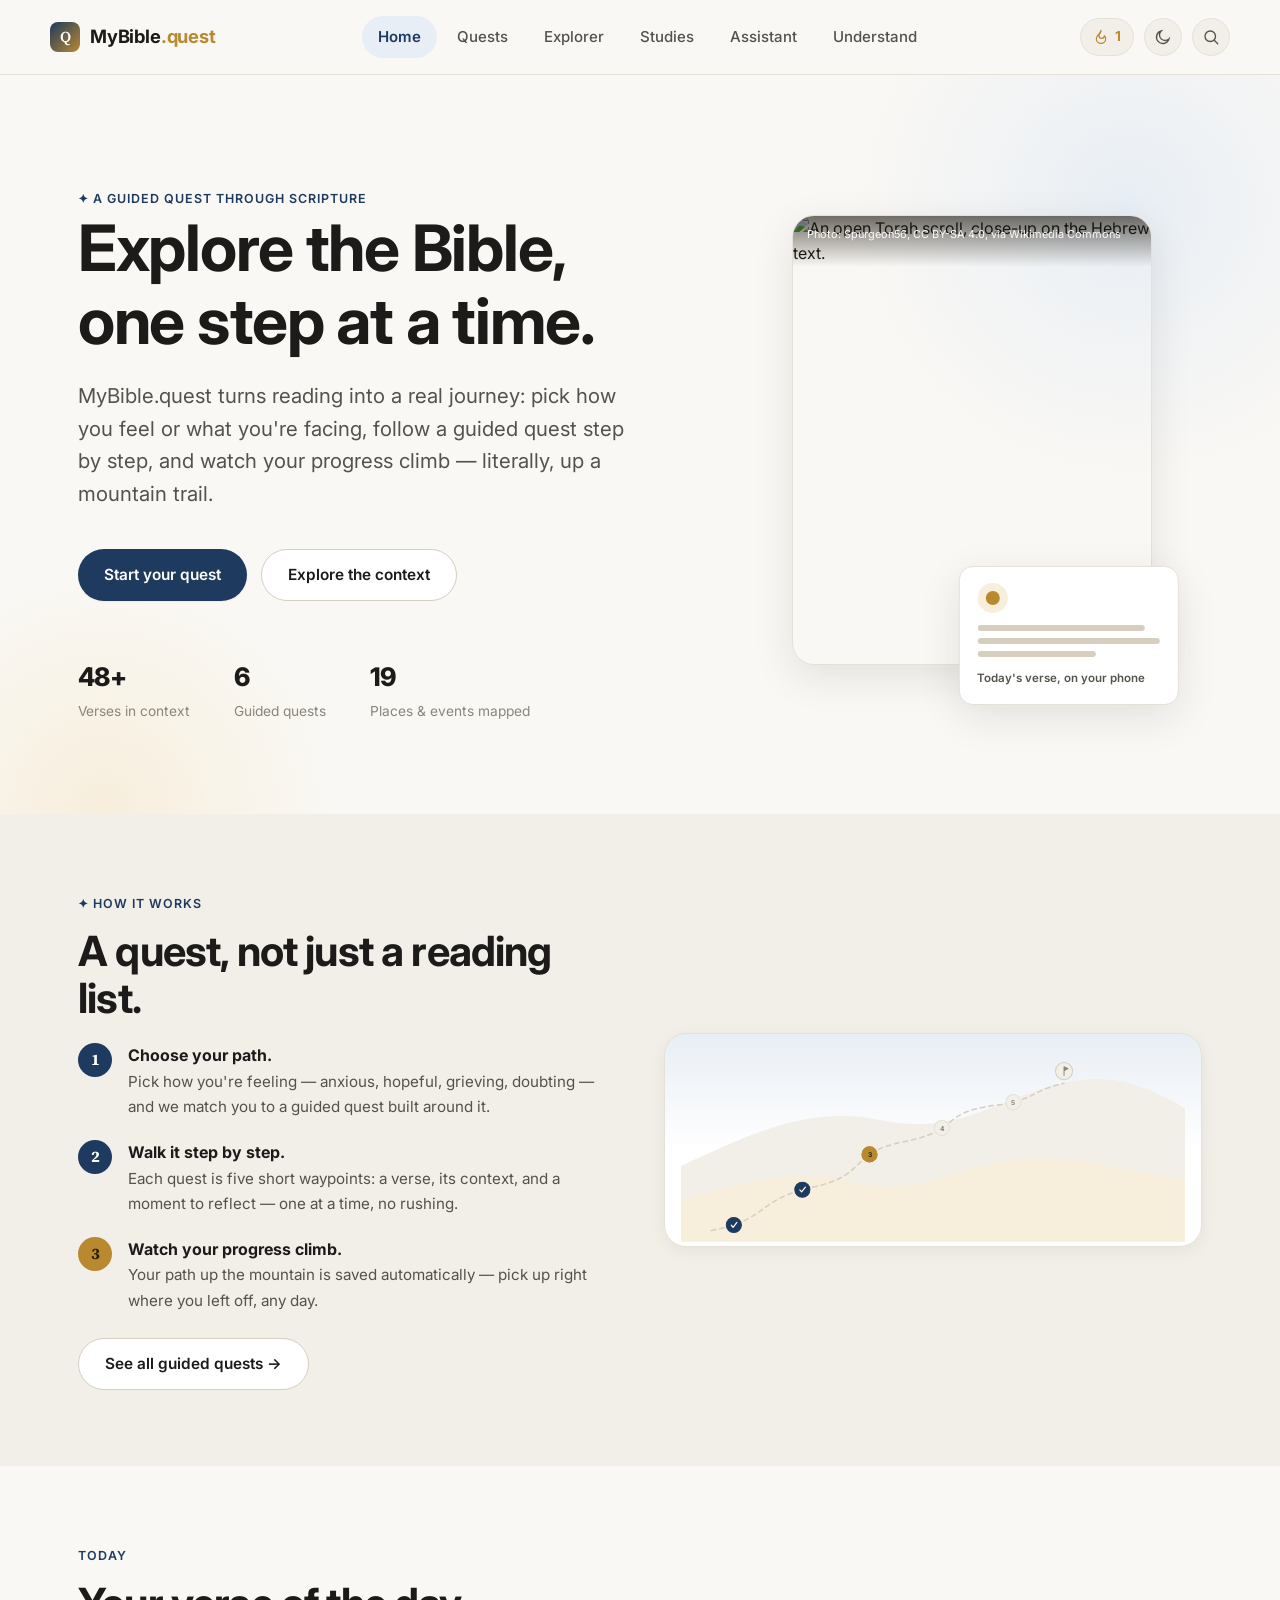
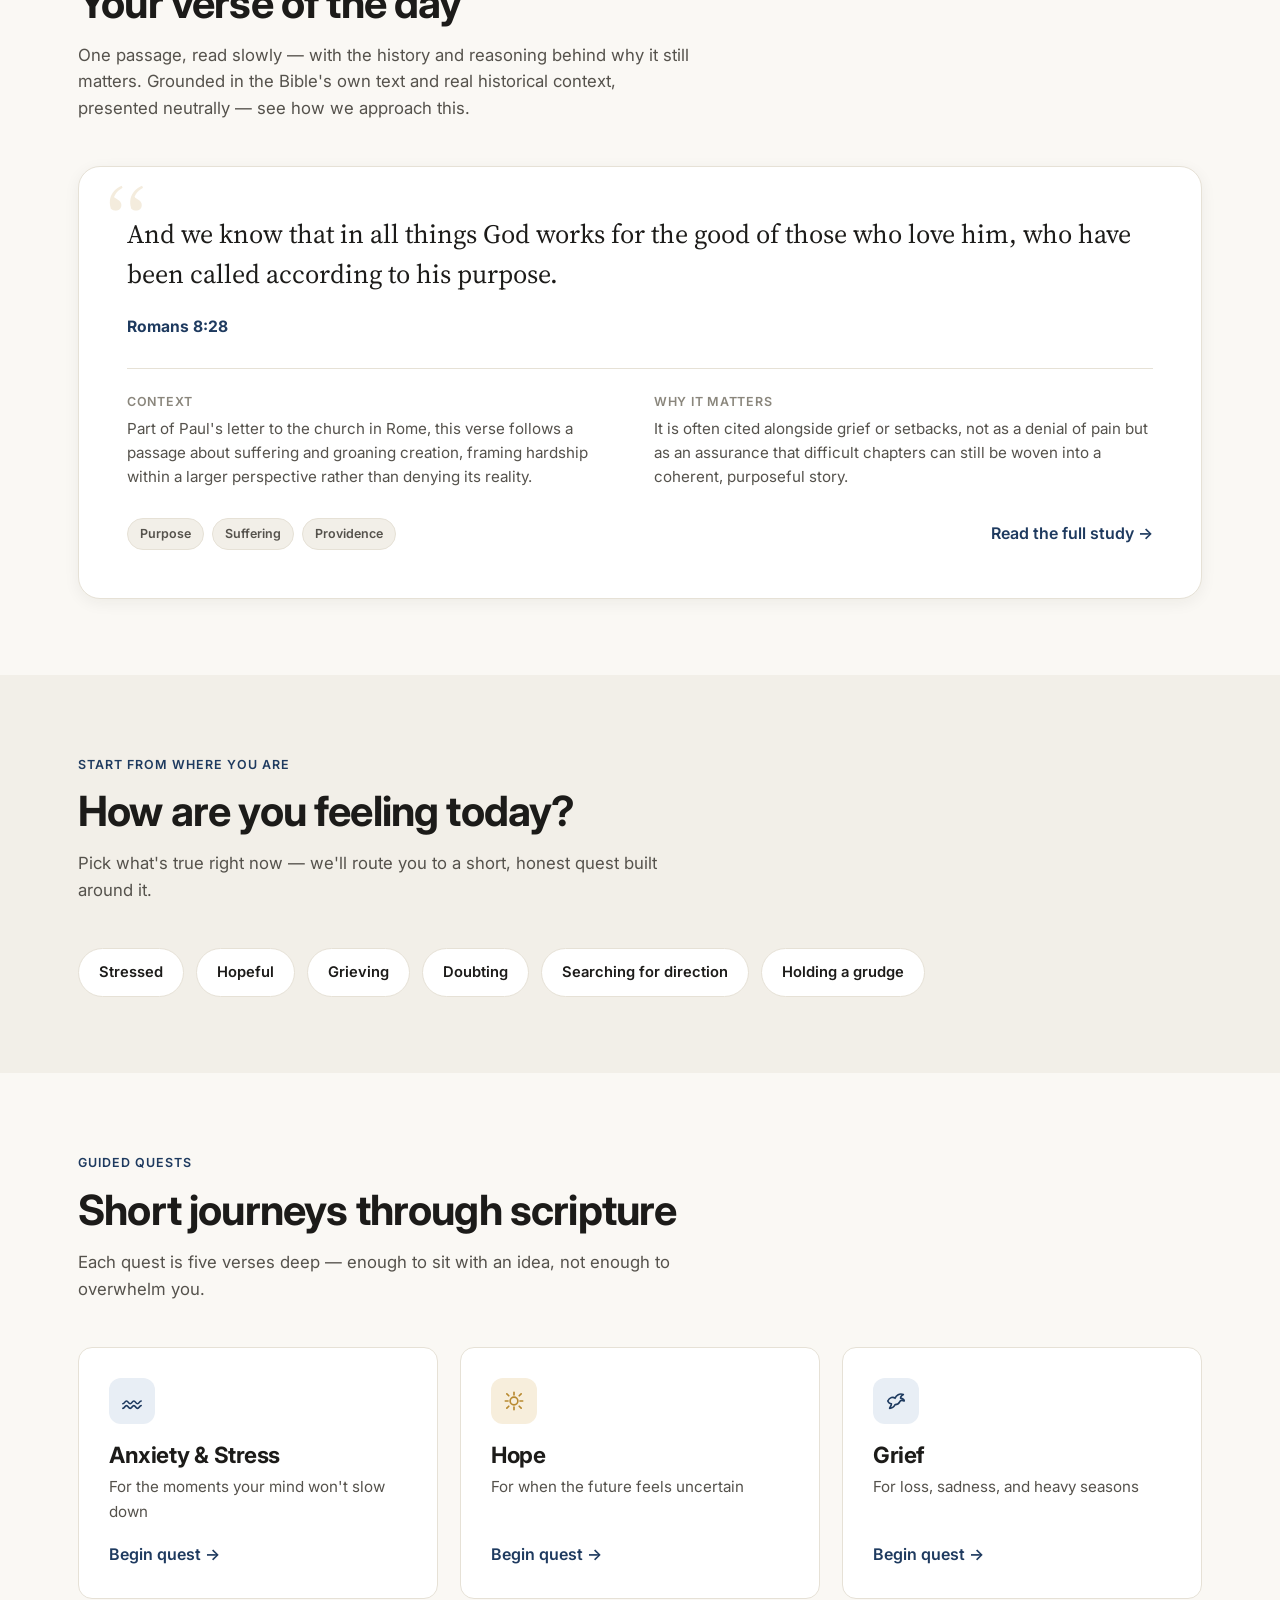
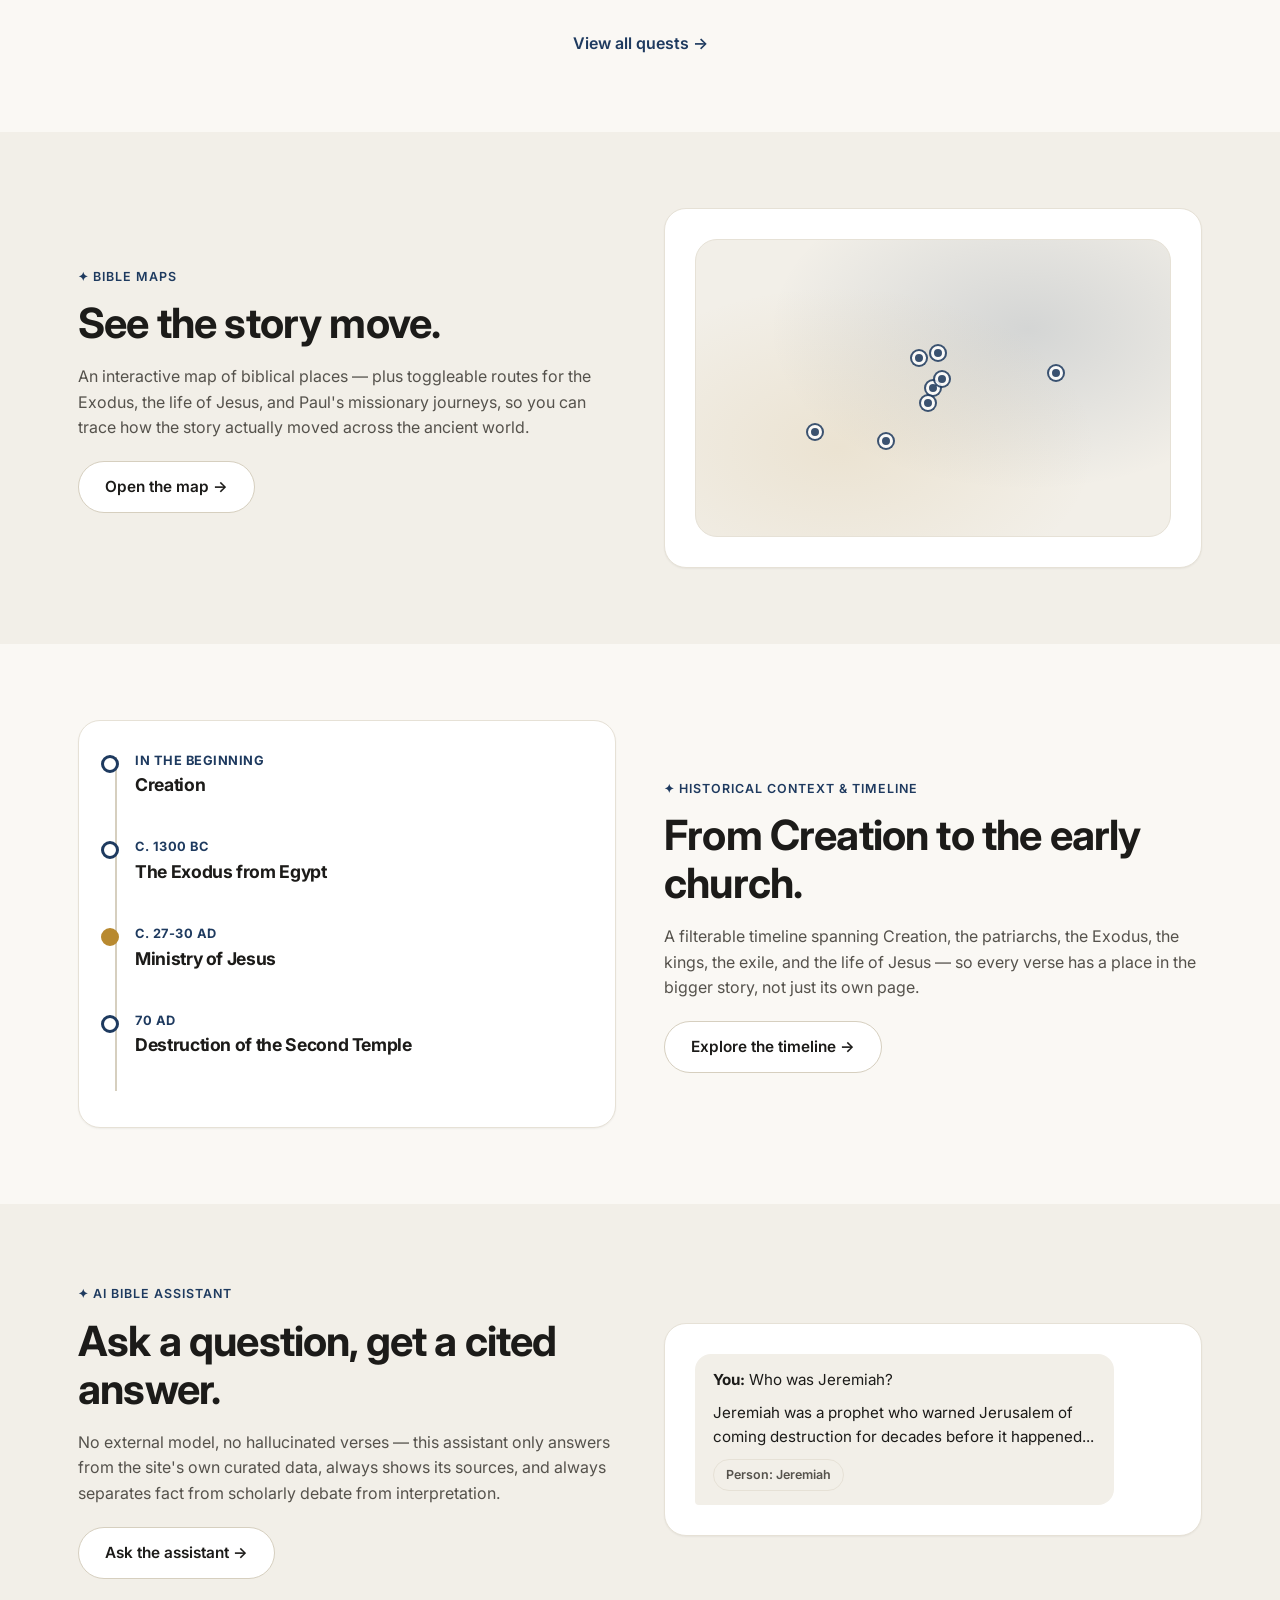
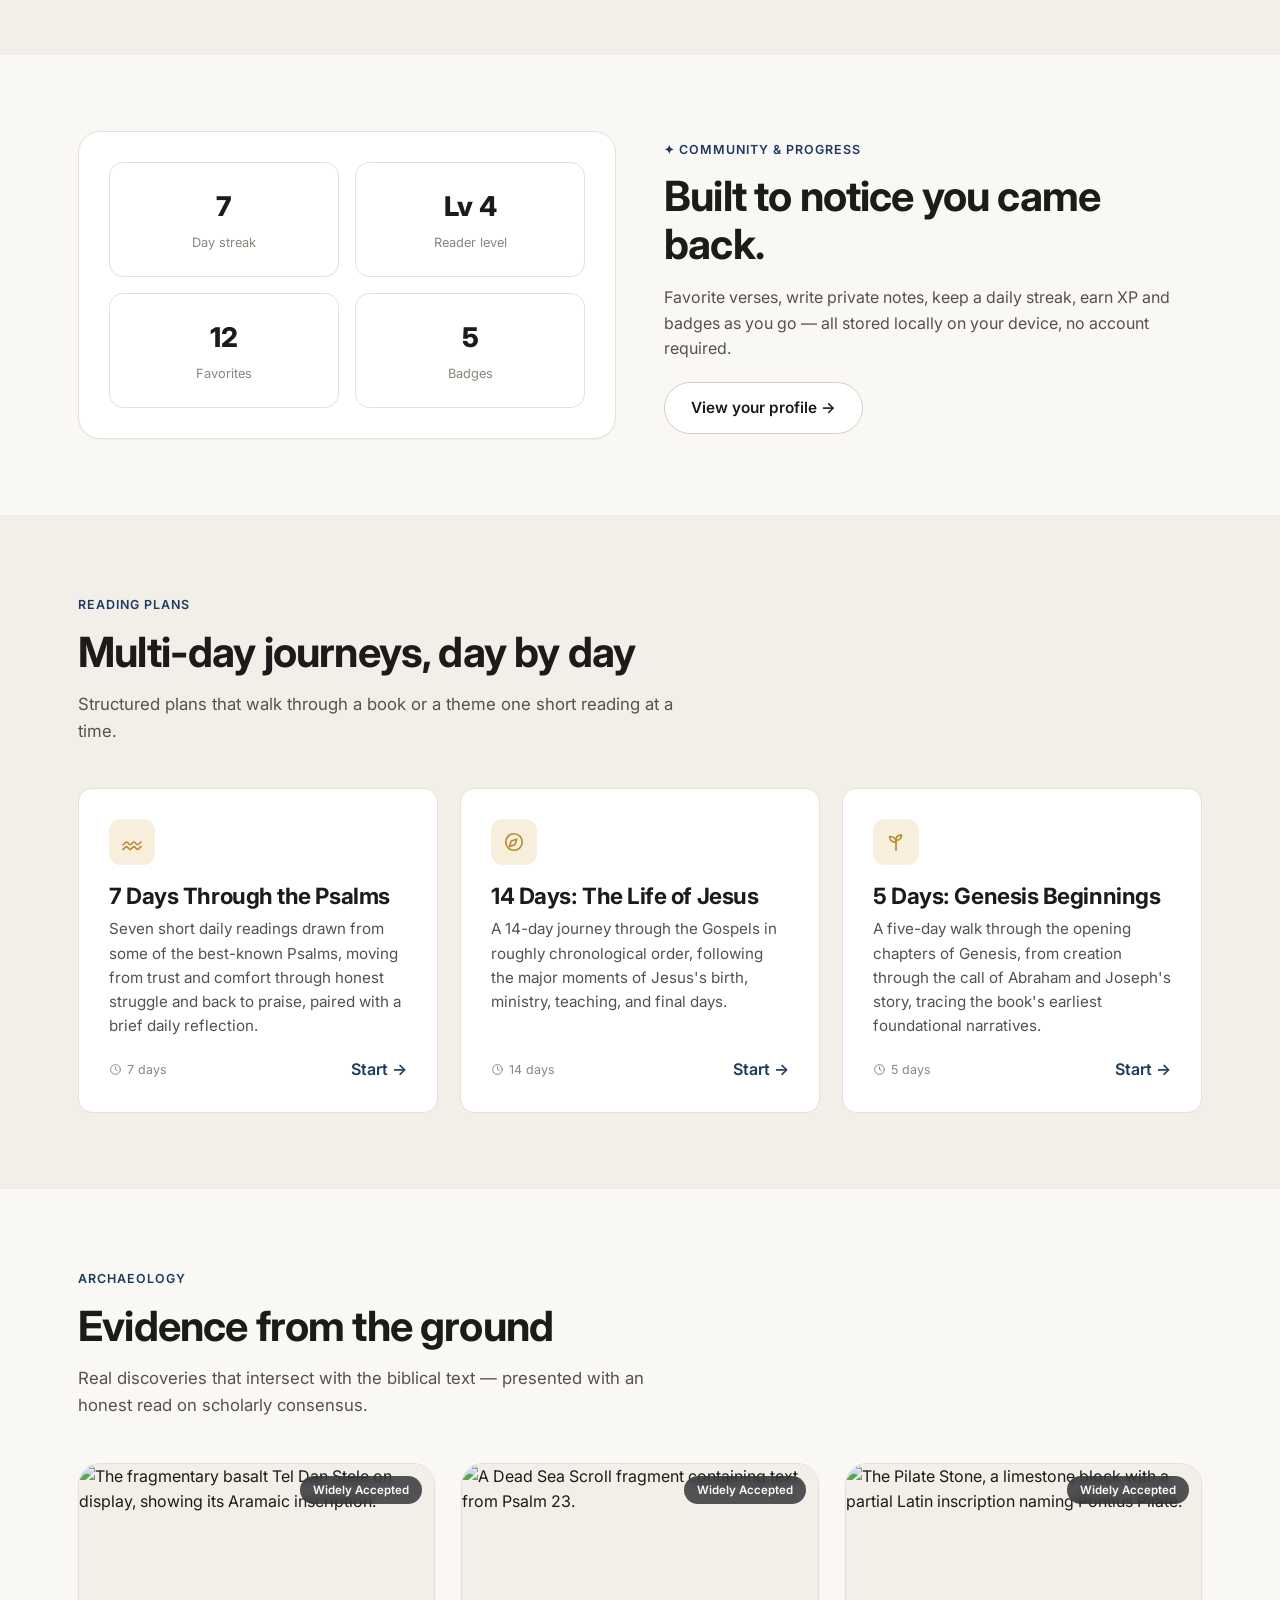
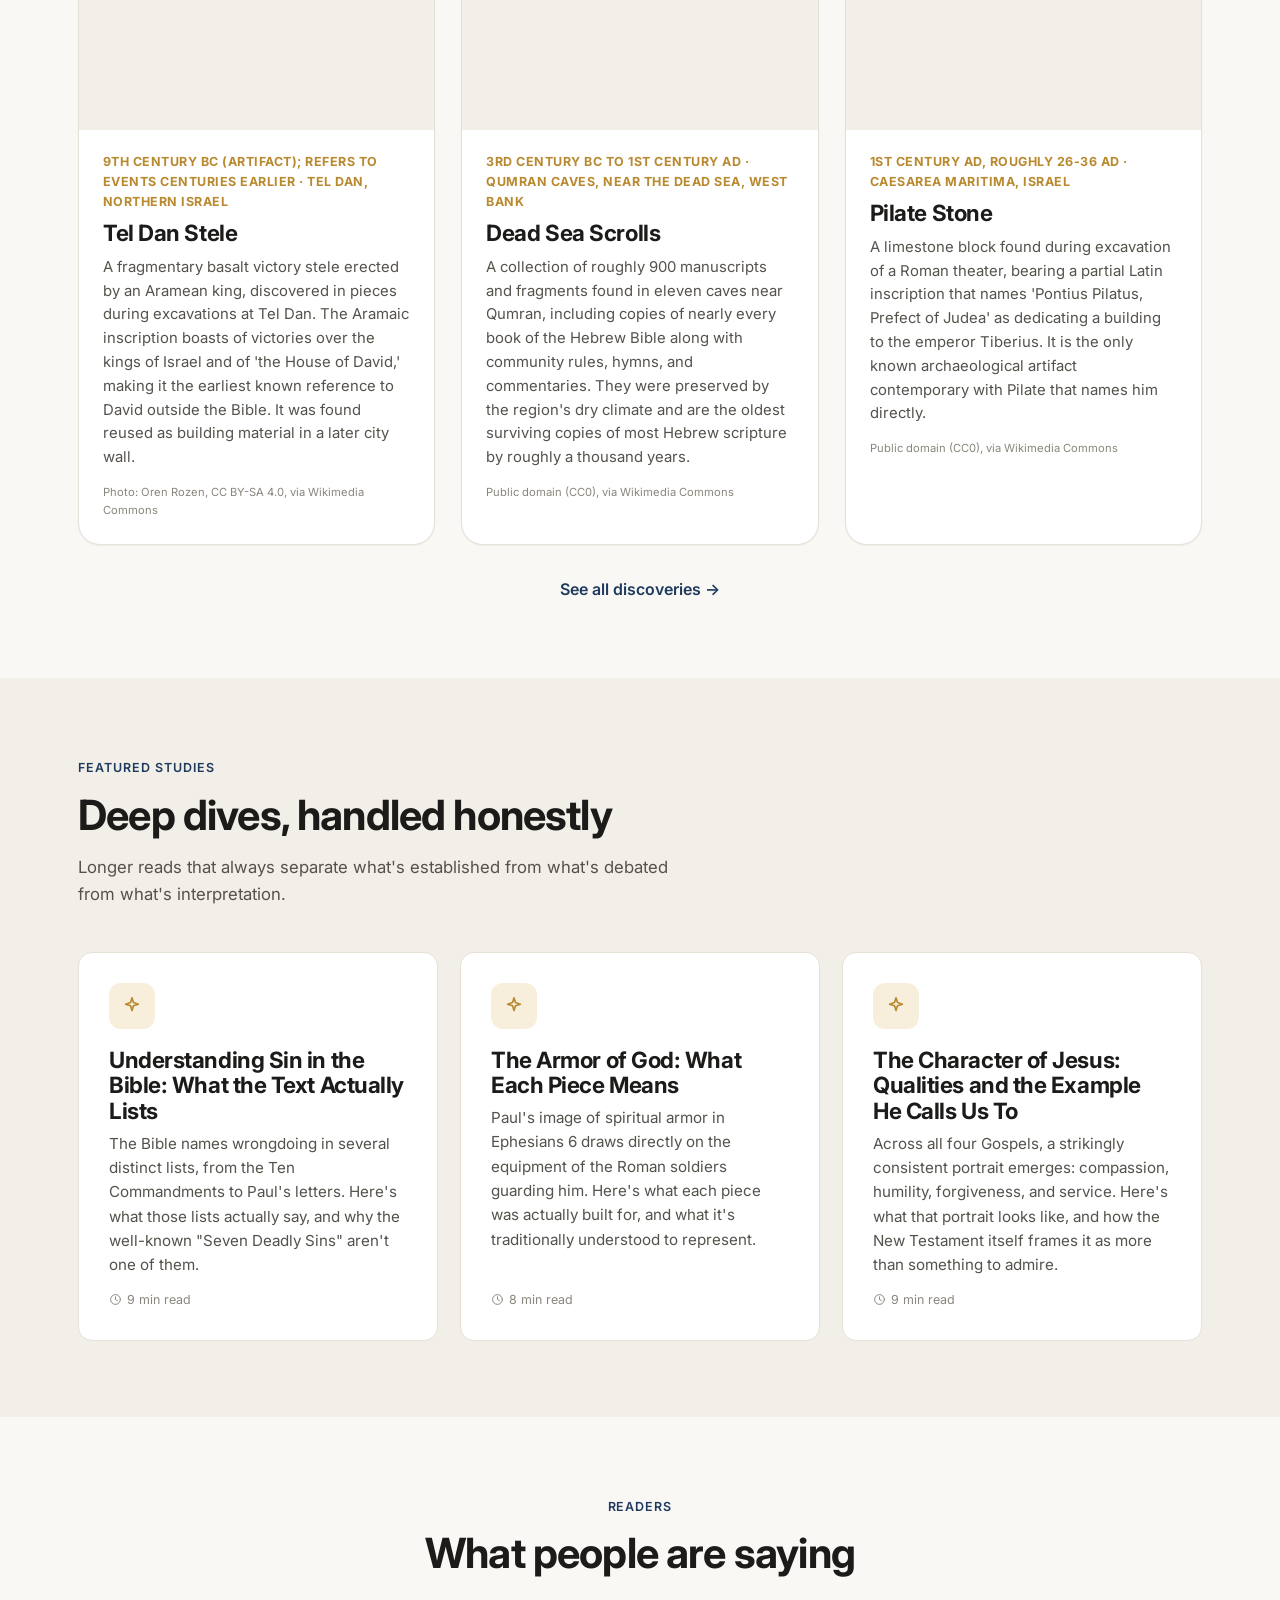
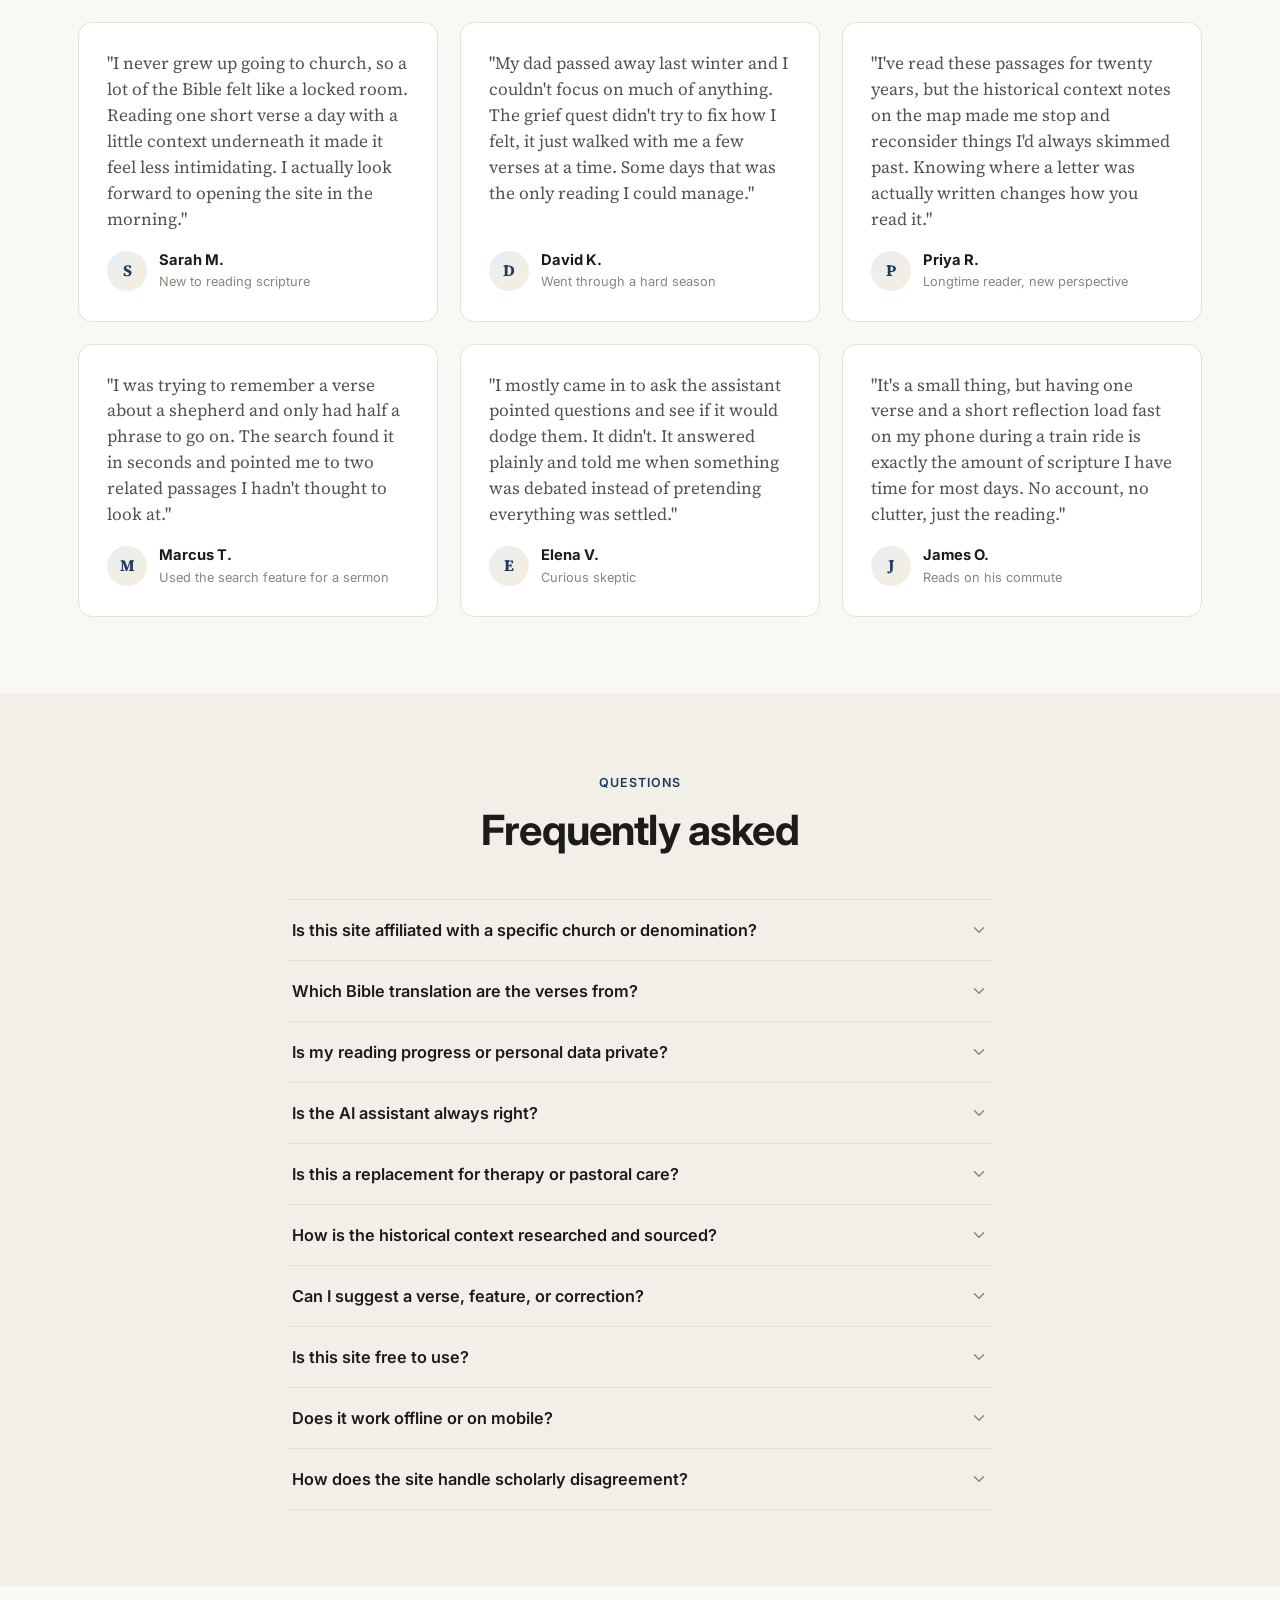
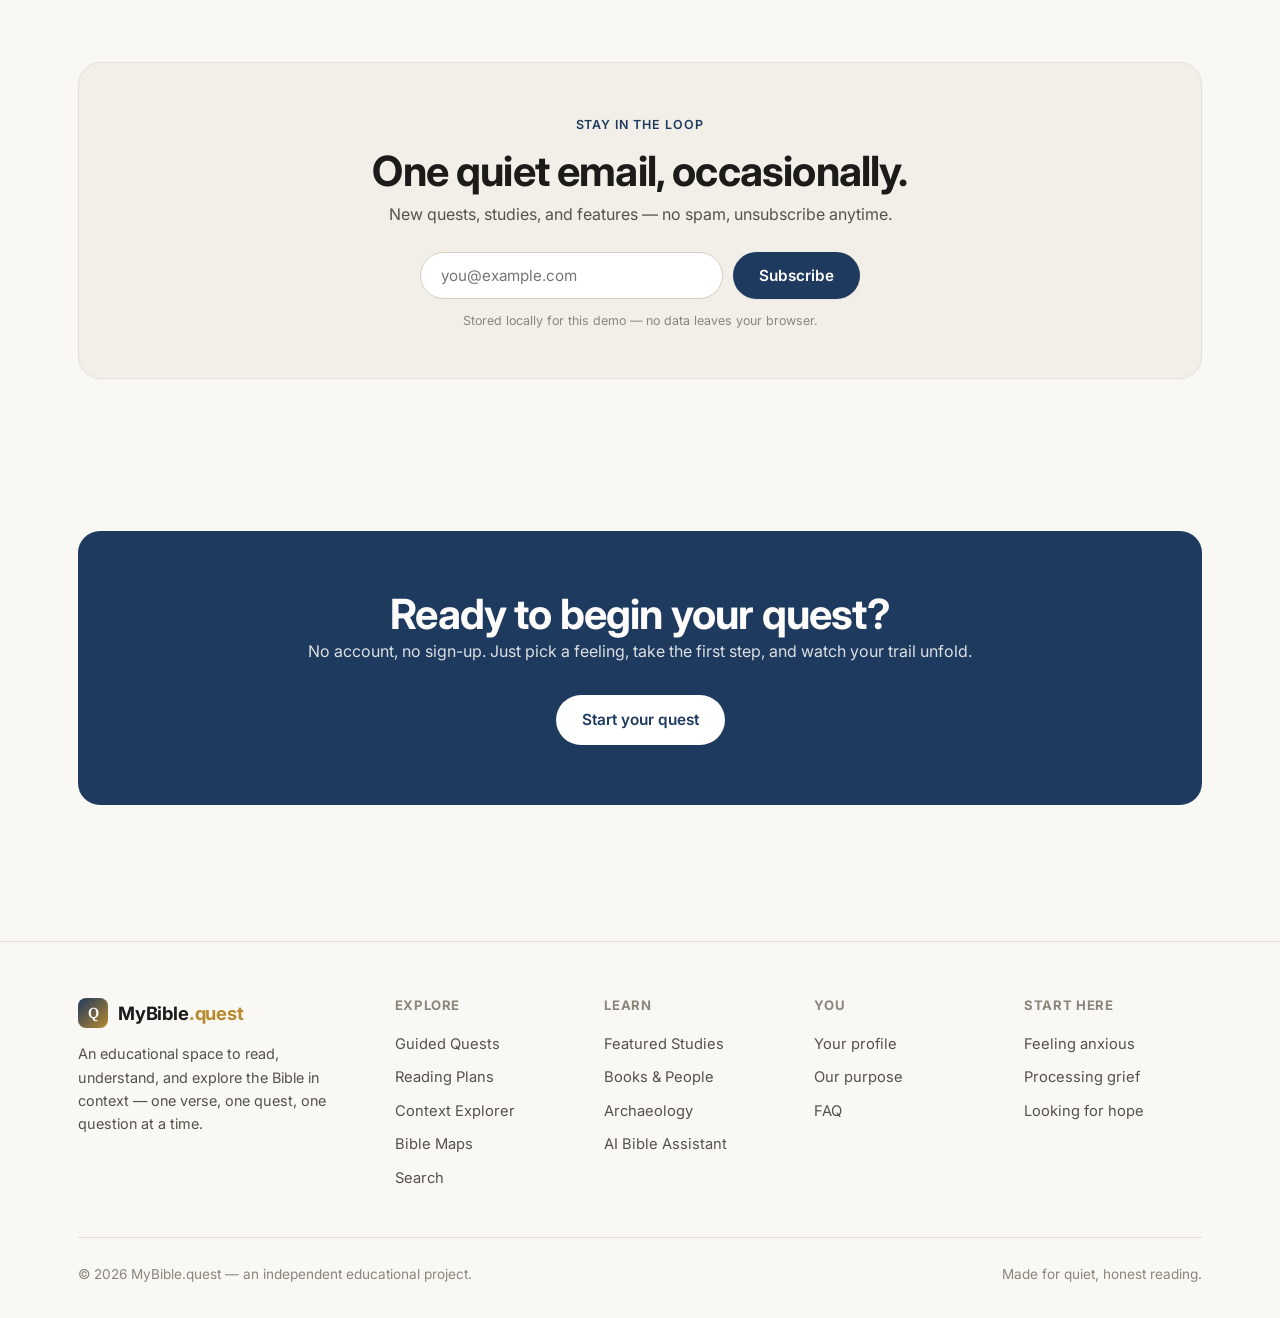
==== commit 1e06afba: "Replace hero SVG illustration with a real photo Swapped the hand-drawn tablet/phone illustration for" ====
--- a/index.html
+++ b/index.html
@@ -37,70 +37,18 @@
         </div>
 
         <div class="hero-visual reveal" aria-hidden="true">
-          <svg viewBox="0 0 520 560" class="hero-visual-svg" focusable="false">
-            <defs>
-              <radialGradient id="heroGlow" cx="50%" cy="50%" r="50%">
-                <stop offset="0%" stop-color="var(--gold)" stop-opacity="0.35"></stop>
-                <stop offset="100%" stop-color="var(--gold)" stop-opacity="0"></stop>
-              </radialGradient>
-              <linearGradient id="tabletFill" x1="0" y1="0" x2="1" y2="1">
-                <stop offset="0%" stop-color="var(--gold-soft)"></stop>
-                <stop offset="100%" stop-color="var(--gold)" stop-opacity="0.5"></stop>
-              </linearGradient>
-              <linearGradient id="phoneScreen" x1="0" y1="0" x2="0" y2="1">
-                <stop offset="0%" stop-color="var(--accent)"></stop>
-                <stop offset="100%" stop-color="var(--accent-hover)"></stop>
-              </linearGradient>
-            </defs>
-
-            <!-- ambient glow -->
-            <circle cx="260" cy="280" r="230" fill="url(#heroGlow)"></circle>
-
-            <!-- radiating light rays -->
-            <g stroke="var(--gold)" stroke-opacity="0.25" stroke-width="2">
-              <line x1="260" y1="60" x2="260" y2="10"></line>
-              <line x1="370" y1="90" x2="405" y2="55"></line>
-              <line x1="150" y1="90" x2="115" y2="55"></line>
-              <line x1="410" y1="180" x2="455" y2="165"></line>
-              <line x1="110" y1="180" x2="65" y2="165"></line>
-            </g>
-
-            <!-- classic stone tablet -->
-            <g transform="translate(120,90) rotate(-9)">
-              <path d="M0,40 C0,15 20,0 50,0 C80,0 100,15 100,40 L100,300 C100,315 88,327 73,327 L27,327 C12,327 0,315 0,300 Z"
-                    fill="url(#tabletFill)" stroke="var(--gold)" stroke-width="2.5"></path>
-              <line x1="20" y1="70" x2="80" y2="70" stroke="var(--bg-elevated)" stroke-width="5" stroke-linecap="round" opacity="0.8"></line>
-              <line x1="20" y1="95" x2="80" y2="95" stroke="var(--bg-elevated)" stroke-width="5" stroke-linecap="round" opacity="0.8"></line>
-              <line x1="20" y1="120" x2="65" y2="120" stroke="var(--bg-elevated)" stroke-width="5" stroke-linecap="round" opacity="0.8"></line>
-              <line x1="20" y1="160" x2="80" y2="160" stroke="var(--bg-elevated)" stroke-width="5" stroke-linecap="round" opacity="0.65"></line>
-              <line x1="20" y1="185" x2="70" y2="185" stroke="var(--bg-elevated)" stroke-width="5" stroke-linecap="round" opacity="0.65"></line>
-              <line x1="20" y1="210" x2="80" y2="210" stroke="var(--bg-elevated)" stroke-width="5" stroke-linecap="round" opacity="0.5"></line>
-              <line x1="20" y1="235" x2="60" y2="235" stroke="var(--bg-elevated)" stroke-width="5" stroke-linecap="round" opacity="0.5"></line>
-            </g>
-
-            <!-- connecting spark trail -->
-            <g fill="var(--gold)">
-              <circle cx="245" cy="255" r="5"></circle>
-              <circle cx="275" cy="235" r="3.5" opacity="0.8"></circle>
-              <circle cx="300" cy="270" r="4.5" opacity="0.9"></circle>
-              <circle cx="285" cy="305" r="3" opacity="0.7"></circle>
-              <circle cx="255" cy="200" r="2.5" opacity="0.6"></circle>
-            </g>
-
-            <!-- modern smartphone -->
-            <g transform="translate(300,230) rotate(8)">
-              <rect x="0" y="0" width="140" height="270" rx="26" fill="var(--bg-elevated)" stroke="var(--accent)" stroke-width="3"></rect>
-              <rect x="10" y="14" width="120" height="242" rx="16" fill="url(#phoneScreen)"></rect>
-              <rect x="55" y="4" width="30" height="6" rx="3" fill="var(--accent)"></rect>
-              <line x1="28" y1="55" x2="112" y2="55" stroke="#fdfcfa" stroke-width="5" stroke-linecap="round" opacity="0.9"></line>
-              <line x1="28" y1="78" x2="100" y2="78" stroke="#fdfcfa" stroke-width="5" stroke-linecap="round" opacity="0.75"></line>
-              <line x1="28" y1="101" x2="108" y2="101" stroke="#fdfcfa" stroke-width="5" stroke-linecap="round" opacity="0.6"></line>
-              <circle cx="70" cy="145" r="18" fill="var(--gold)" opacity="0.9"></circle>
-              <line x1="28" y1="185" x2="112" y2="185" stroke="#fdfcfa" stroke-width="5" stroke-linecap="round" opacity="0.5"></line>
-              <line x1="28" y1="208" x2="90" y2="208" stroke="#fdfcfa" stroke-width="5" stroke-linecap="round" opacity="0.4"></line>
-              <rect x="55" y="248" width="30" height="4" rx="2" fill="var(--bg-elevated)" opacity="0.8"></rect>
-            </g>
-          </svg>
+          <div class="hero-photo-card">
+            <img src="https://upload.wikimedia.org/wikipedia/commons/thumb/9/99/Torah_Sroll.JPG/960px-Torah_Sroll.JPG"
+                 alt="An open Torah scroll, close-up on the Hebrew text." loading="lazy">
+            <div class="hero-photo-credit">Photo: Spurgeon56, CC BY-SA 4.0, via Wikimedia Commons</div>
+          </div>
+          <div class="hero-app-card">
+            <div class="hero-app-card-dot"></div>
+            <div class="hero-app-card-lines">
+              <span></span><span></span><span></span>
+            </div>
+            <div class="hero-app-card-label">Today's verse, on your phone</div>
+          </div>
         </div>
       </div>
     </section>
--- a/css/style.css
+++ b/css/style.css
@@ -265,8 +265,44 @@
 }
 .hero-grid { display: grid; grid-template-columns: 1.15fr 0.85fr; gap: 40px; align-items: center; }
 .hero-inner { max-width: 720px; }
-.hero-visual { display: flex; justify-content: center; }
-.hero-visual-svg { width: 100%; max-width: 400px; height: auto; }
+.hero-visual { position: relative; display: flex; justify-content: center; padding: 10px 24px 40px; }
+.hero-photo-card {
+  width: 100%;
+  max-width: 360px;
+  aspect-ratio: 4 / 5;
+  border-radius: var(--radius-lg);
+  overflow: hidden;
+  box-shadow: var(--shadow-lg);
+  border: 1px solid var(--border);
+  position: relative;
+}
+.hero-photo-card img { width: 100%; height: 100%; object-fit: cover; display: block; }
+.hero-photo-credit {
+  position: absolute; left: 0; right: 0; top: 0;
+  padding: 10px 14px 24px;
+  font-size: 0.68rem; color: #fdfcfa;
+  background: linear-gradient(180deg, rgba(20,15,5,0.6) 0%, transparent 100%);
+}
+.hero-app-card {
+  position: absolute;
+  left: 50%;
+  bottom: 0;
+  transform: translateX(-6%);
+  width: 220px;
+  background: var(--bg-elevated);
+  border: 1px solid var(--border);
+  border-radius: var(--radius-md);
+  box-shadow: var(--shadow-lg);
+  padding: 16px 18px;
+}
+.hero-app-card-dot { width: 30px; height: 30px; border-radius: 50%; background: var(--gold-soft); position: relative; margin-bottom: 12px; }
+.hero-app-card-dot::after { content: ""; position: absolute; inset: 8px; border-radius: 50%; background: var(--gold); }
+.hero-app-card-lines { display: flex; flex-direction: column; gap: 7px; margin-bottom: 12px; }
+.hero-app-card-lines span { display: block; height: 6px; border-radius: 3px; background: var(--border-strong); }
+.hero-app-card-lines span:nth-child(1) { width: 92%; }
+.hero-app-card-lines span:nth-child(2) { width: 100%; }
+.hero-app-card-lines span:nth-child(3) { width: 65%; }
+.hero-app-card-label { font-size: 0.72rem; font-weight: 600; color: var(--text-secondary); }
 @media (max-width: 960px) {
   .hero-grid { grid-template-columns: 1fr; }
   .hero-visual { display: none; }
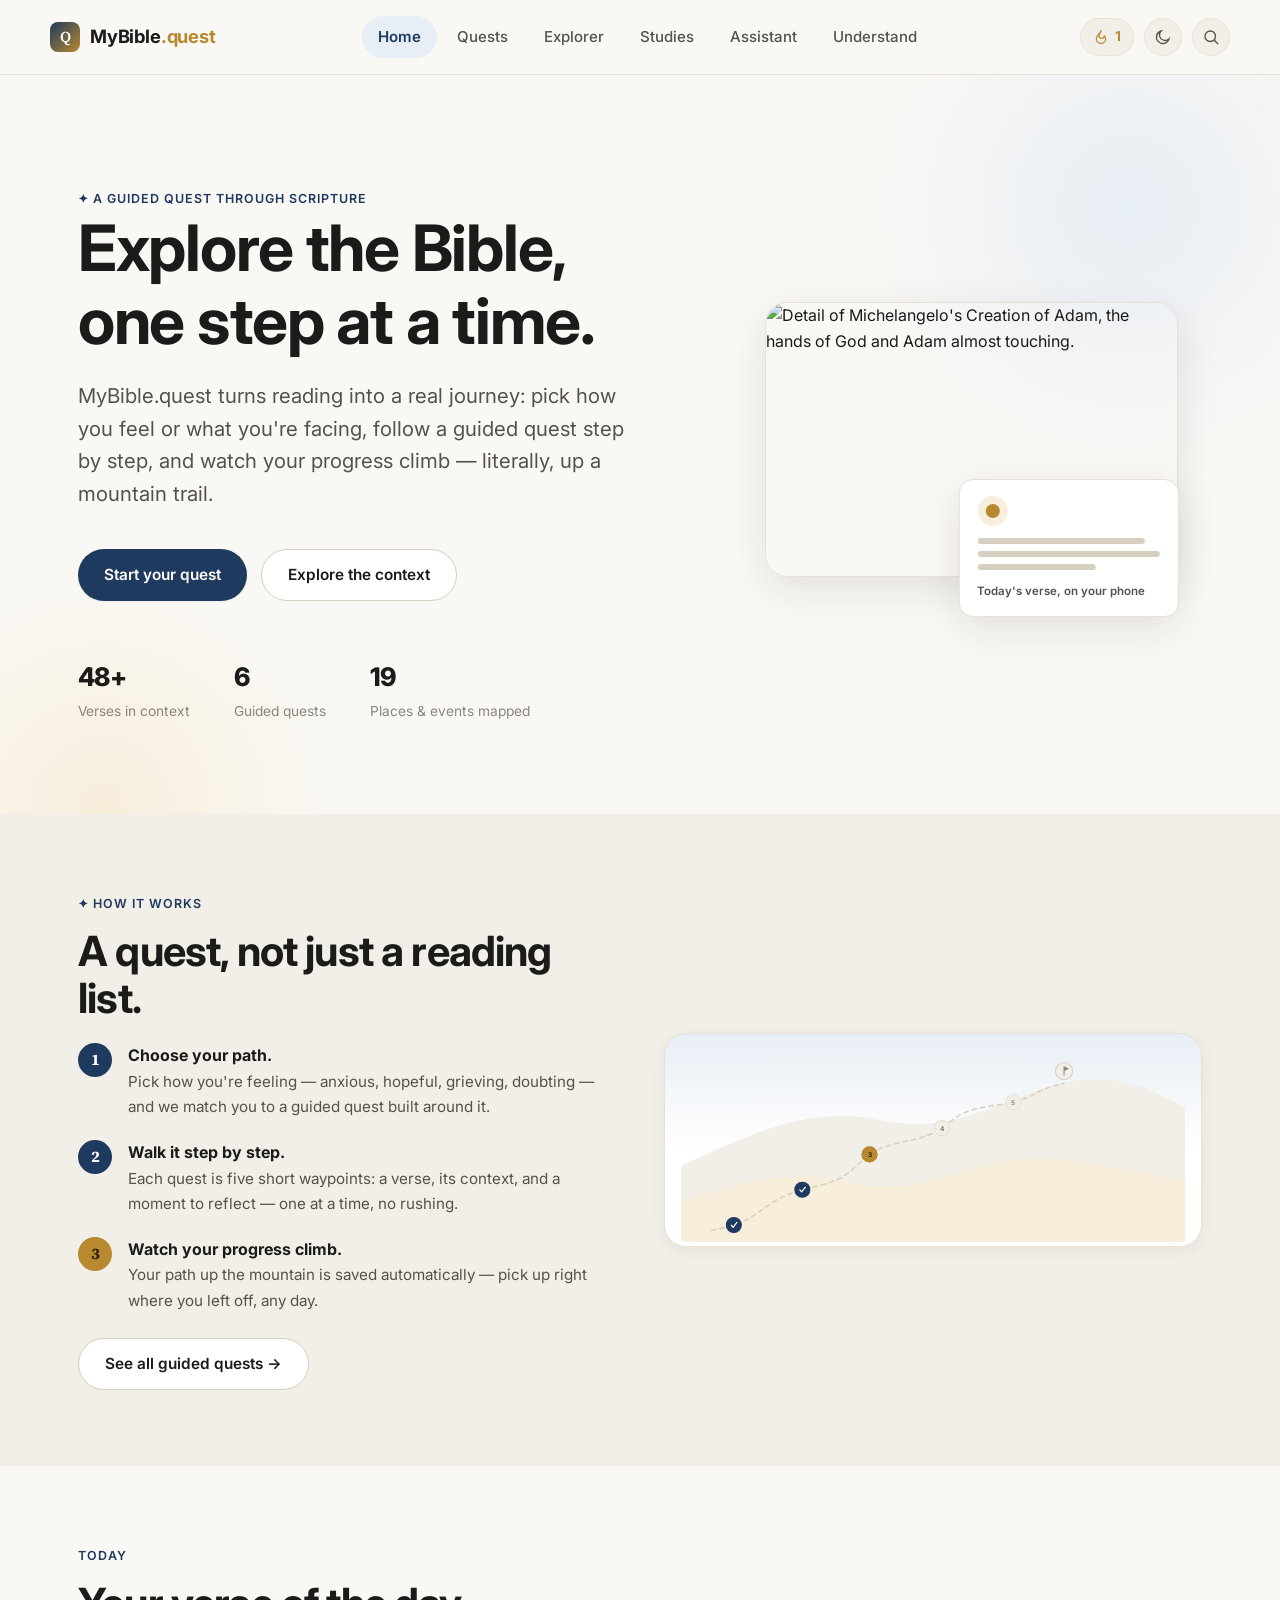
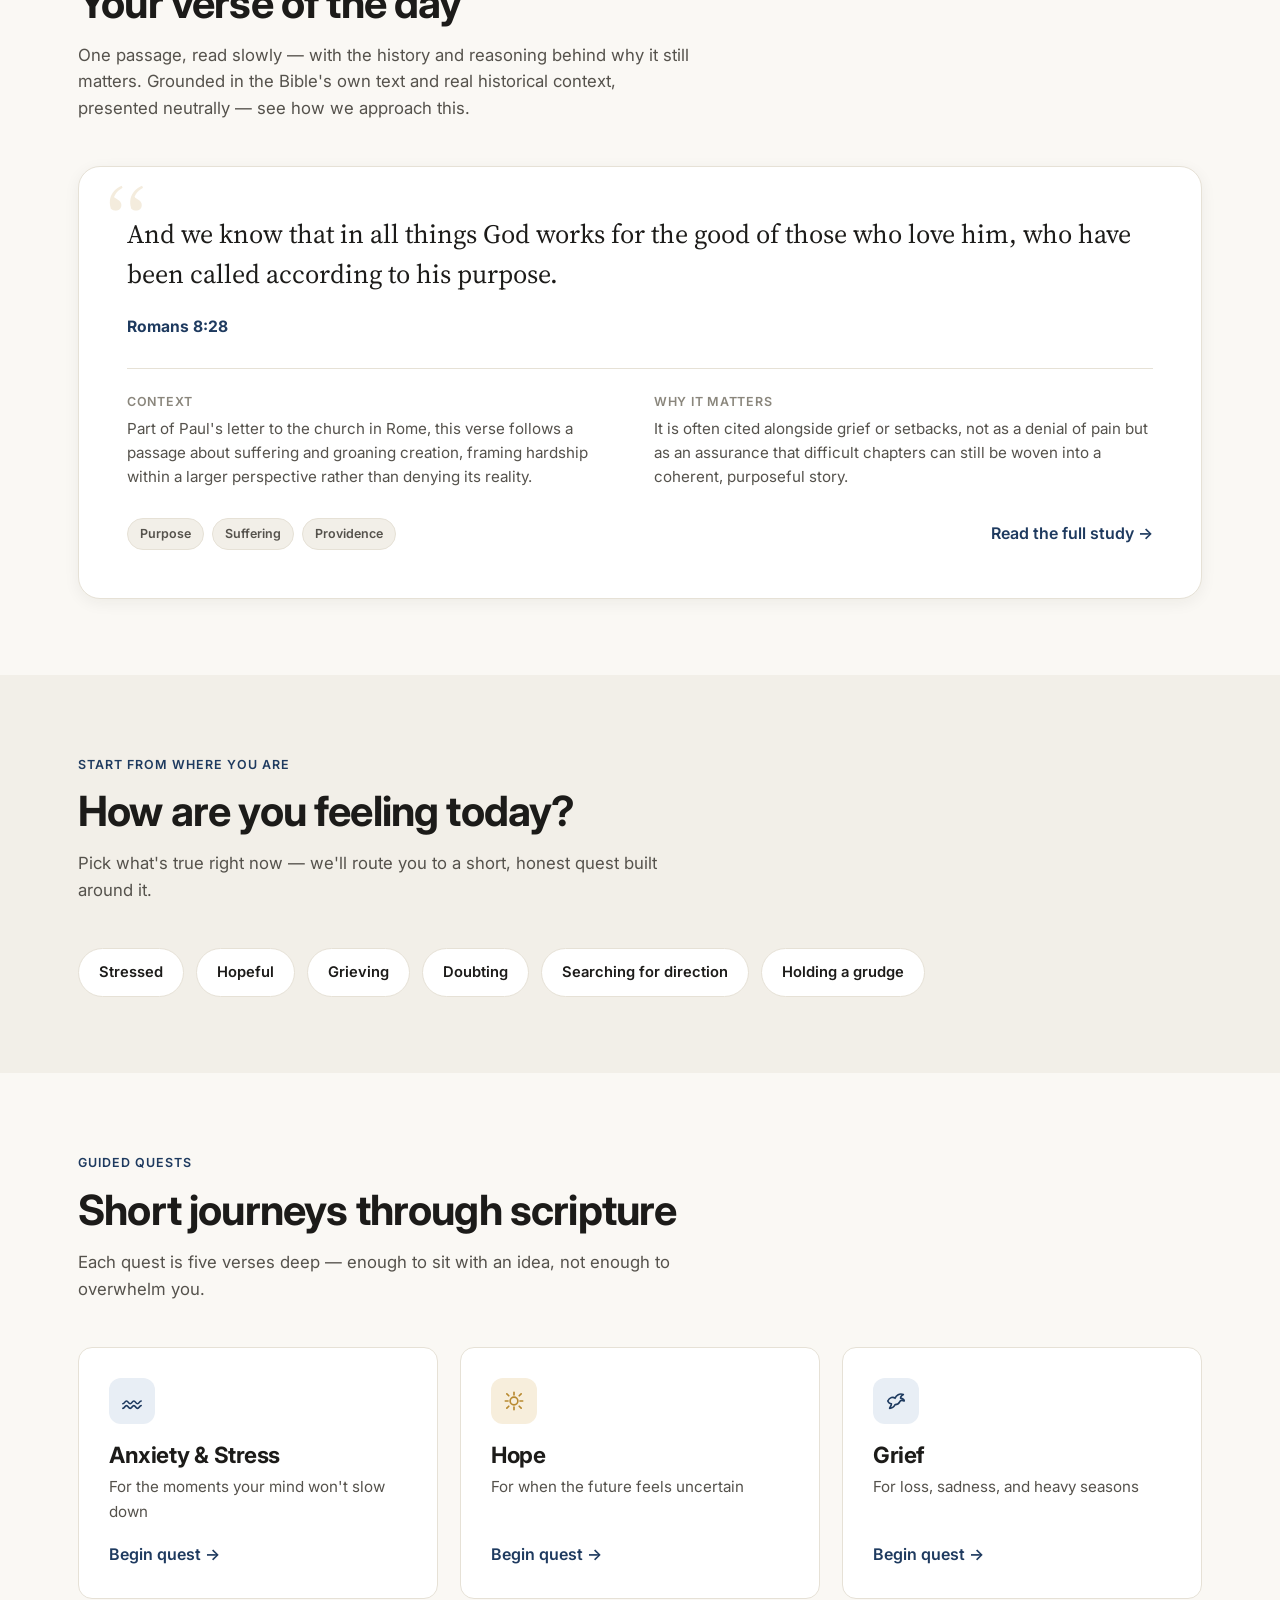
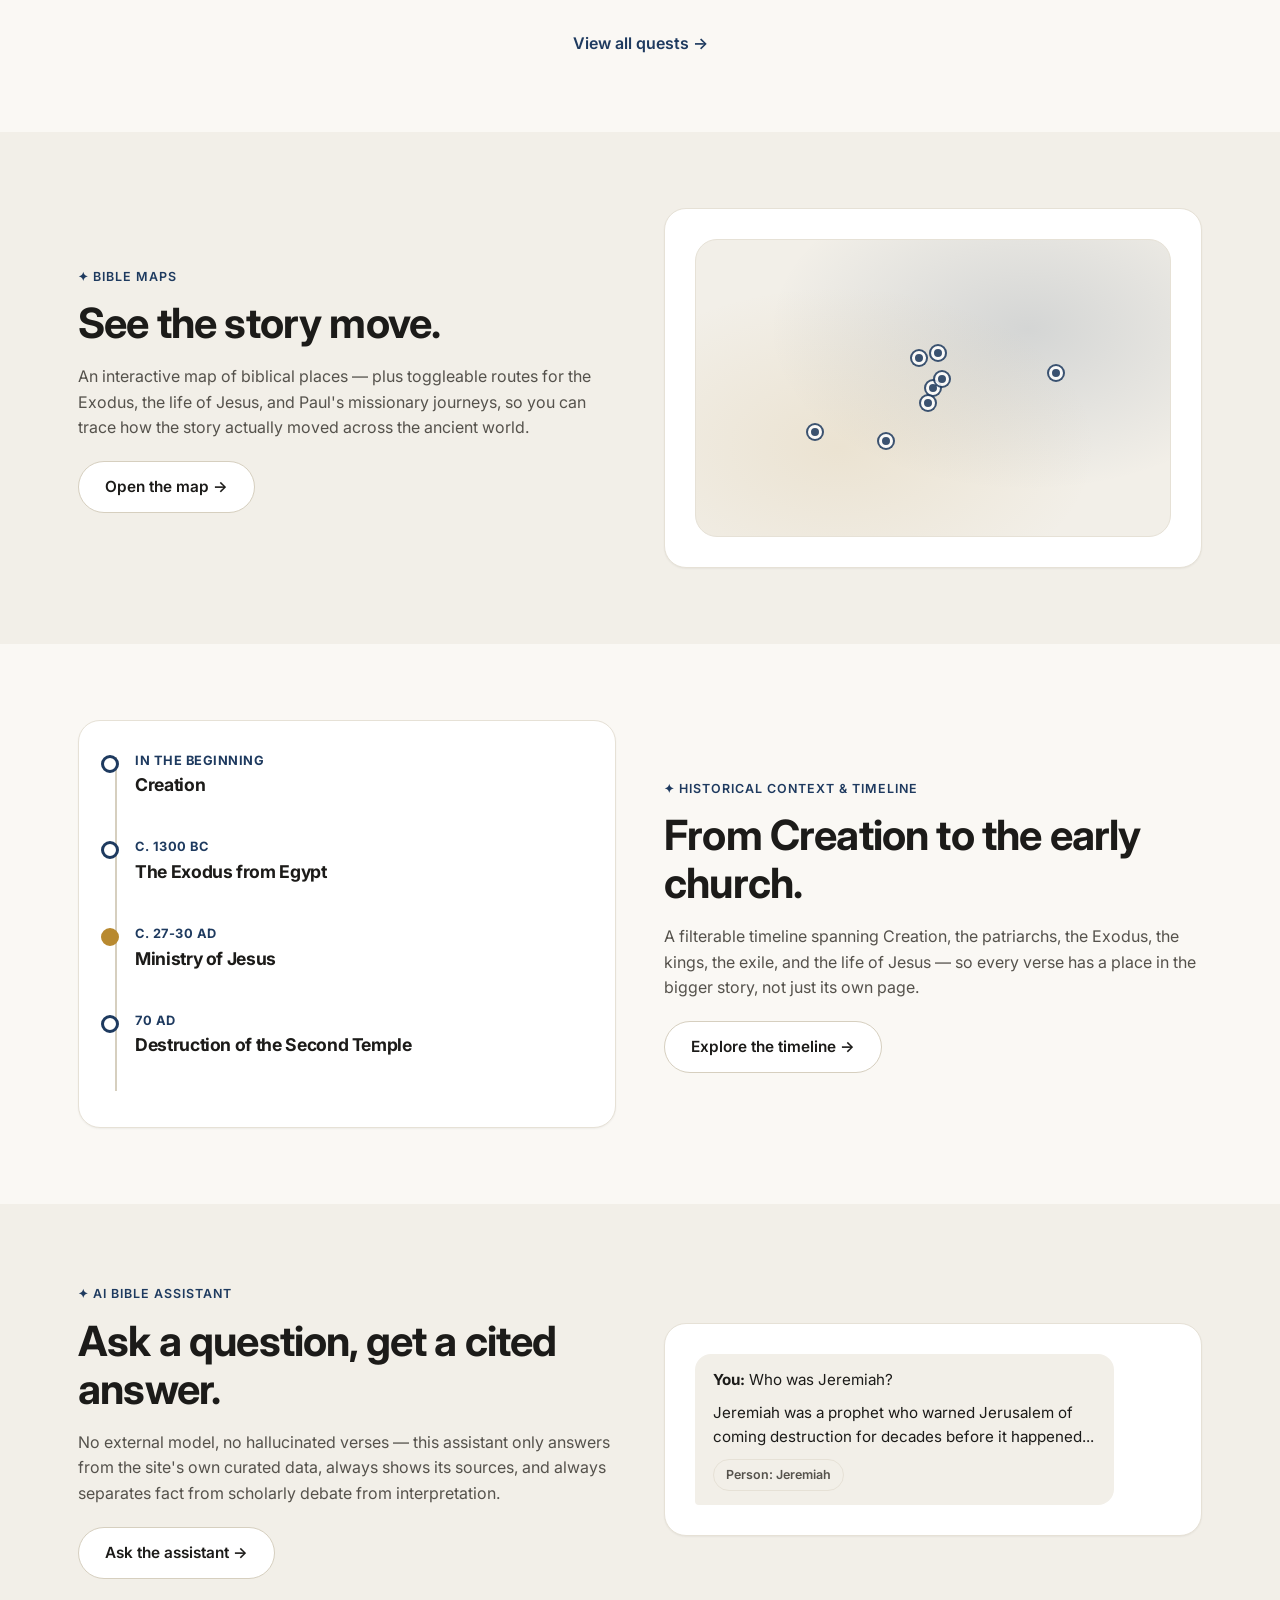
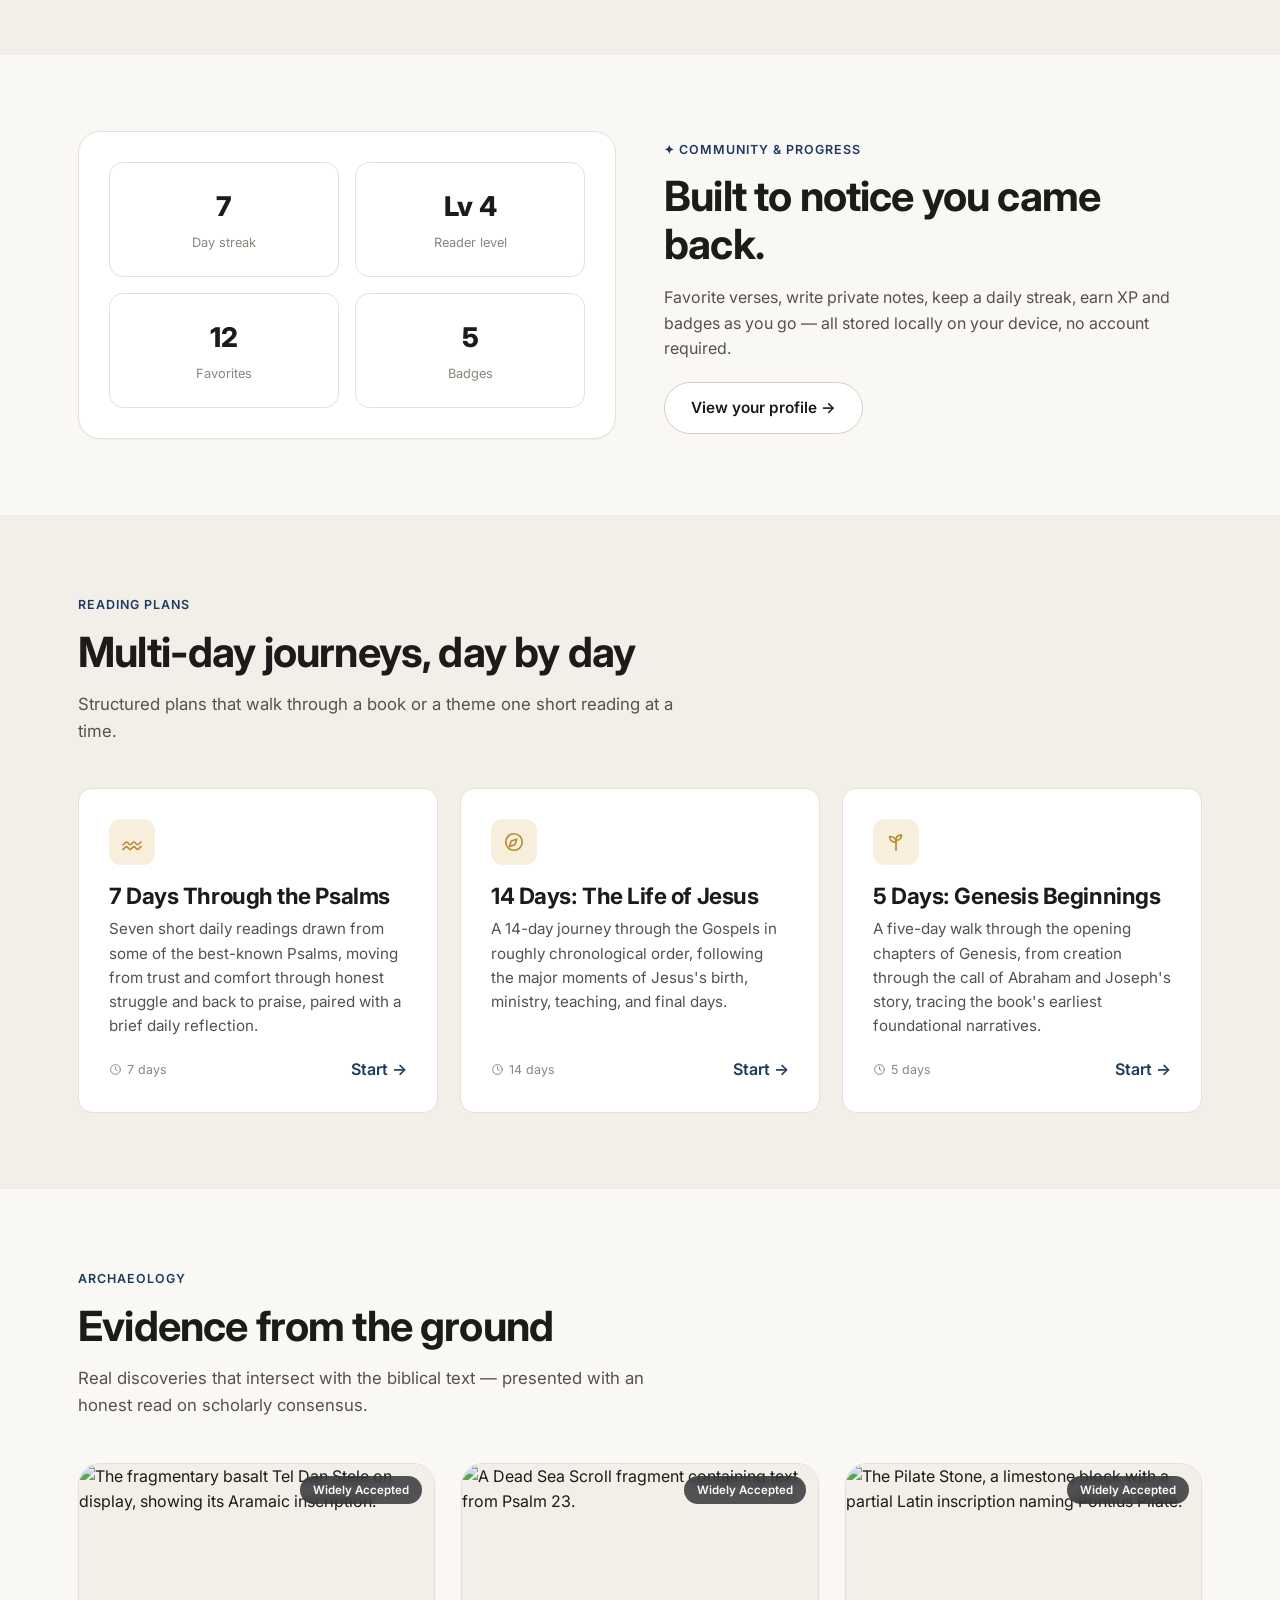
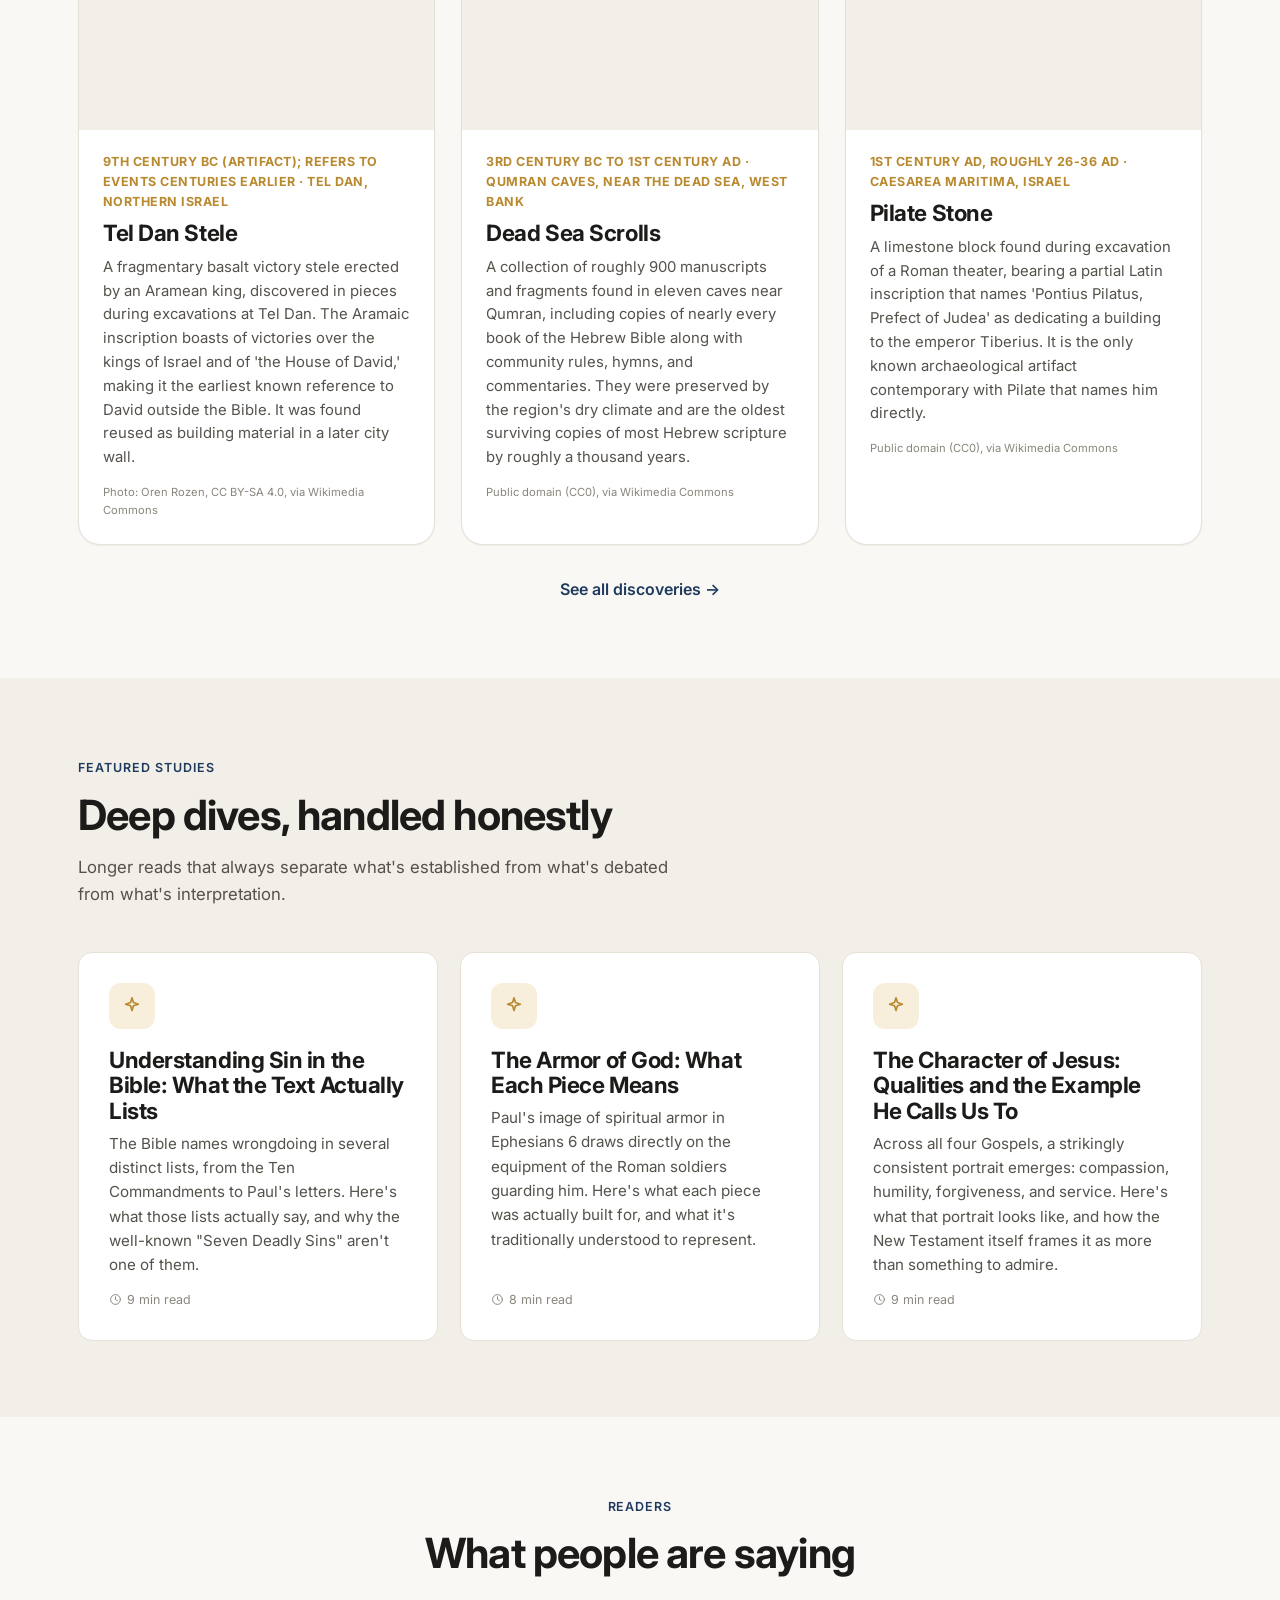
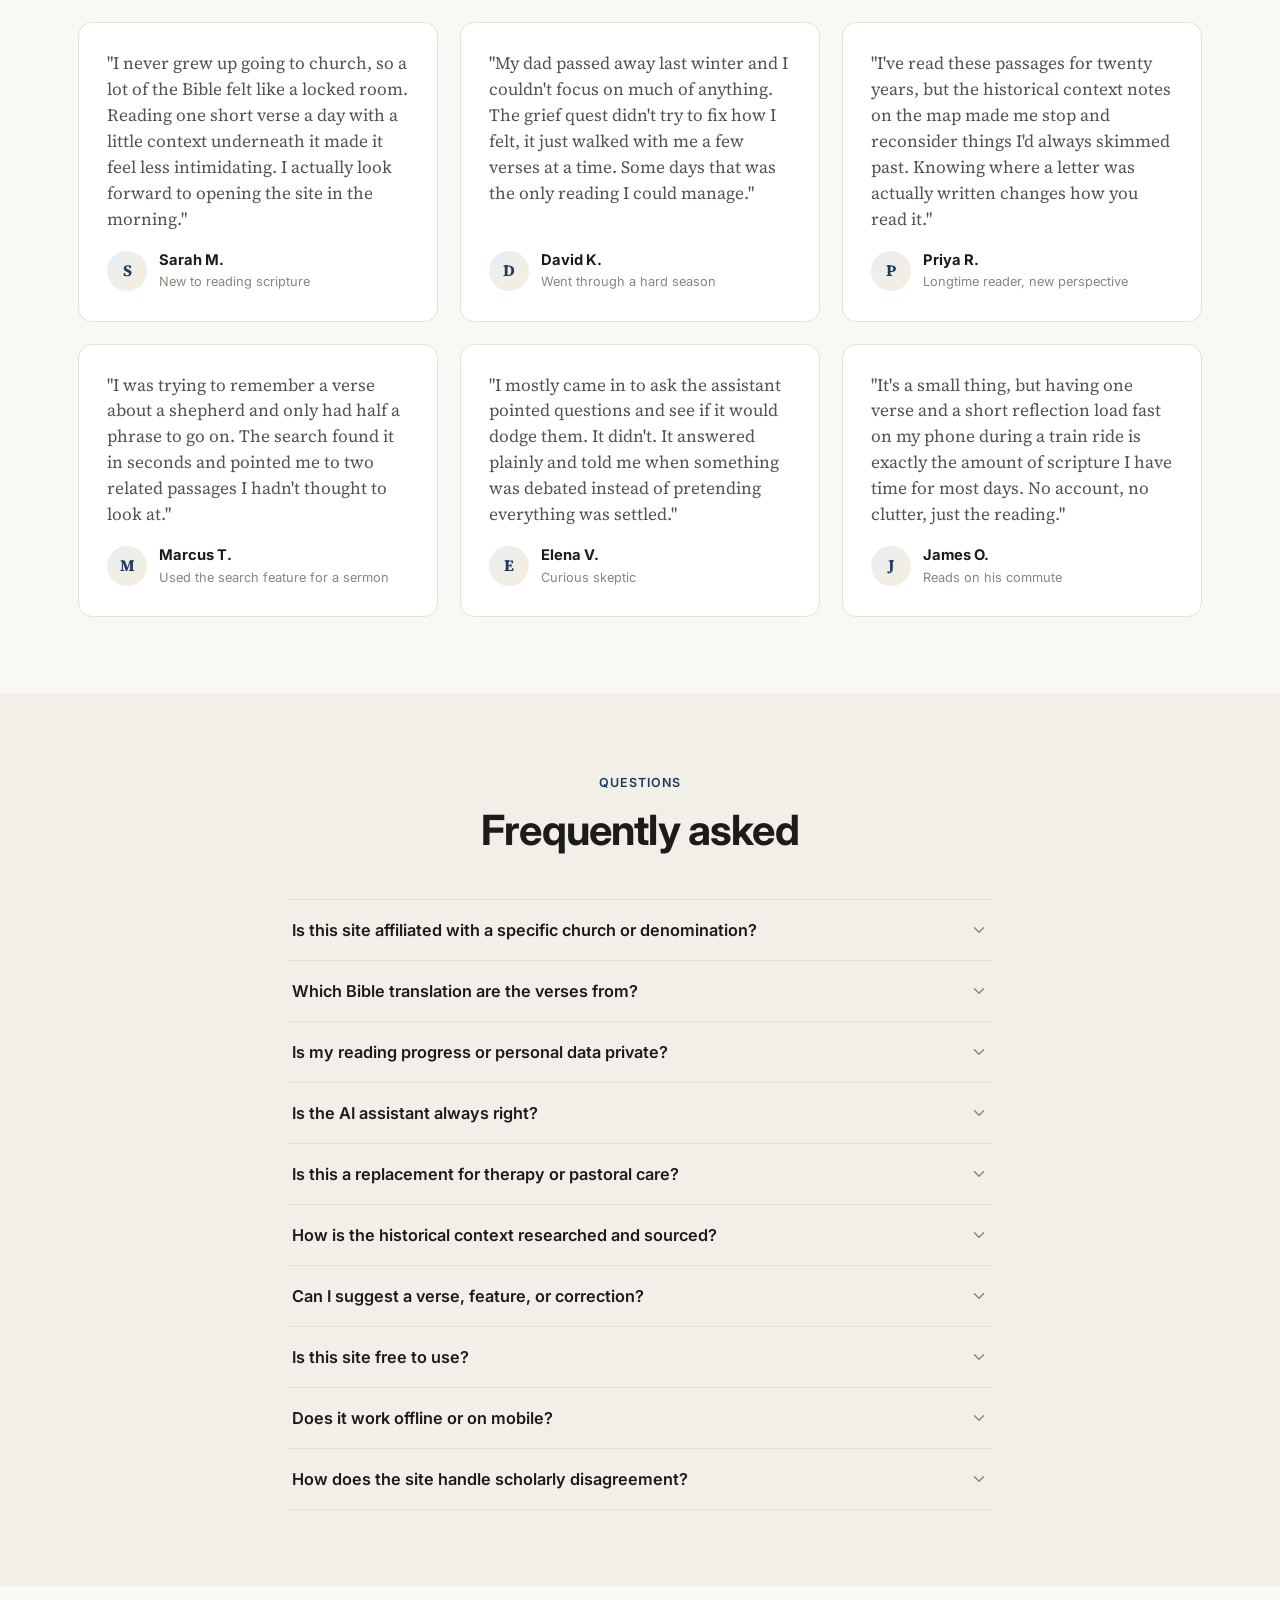
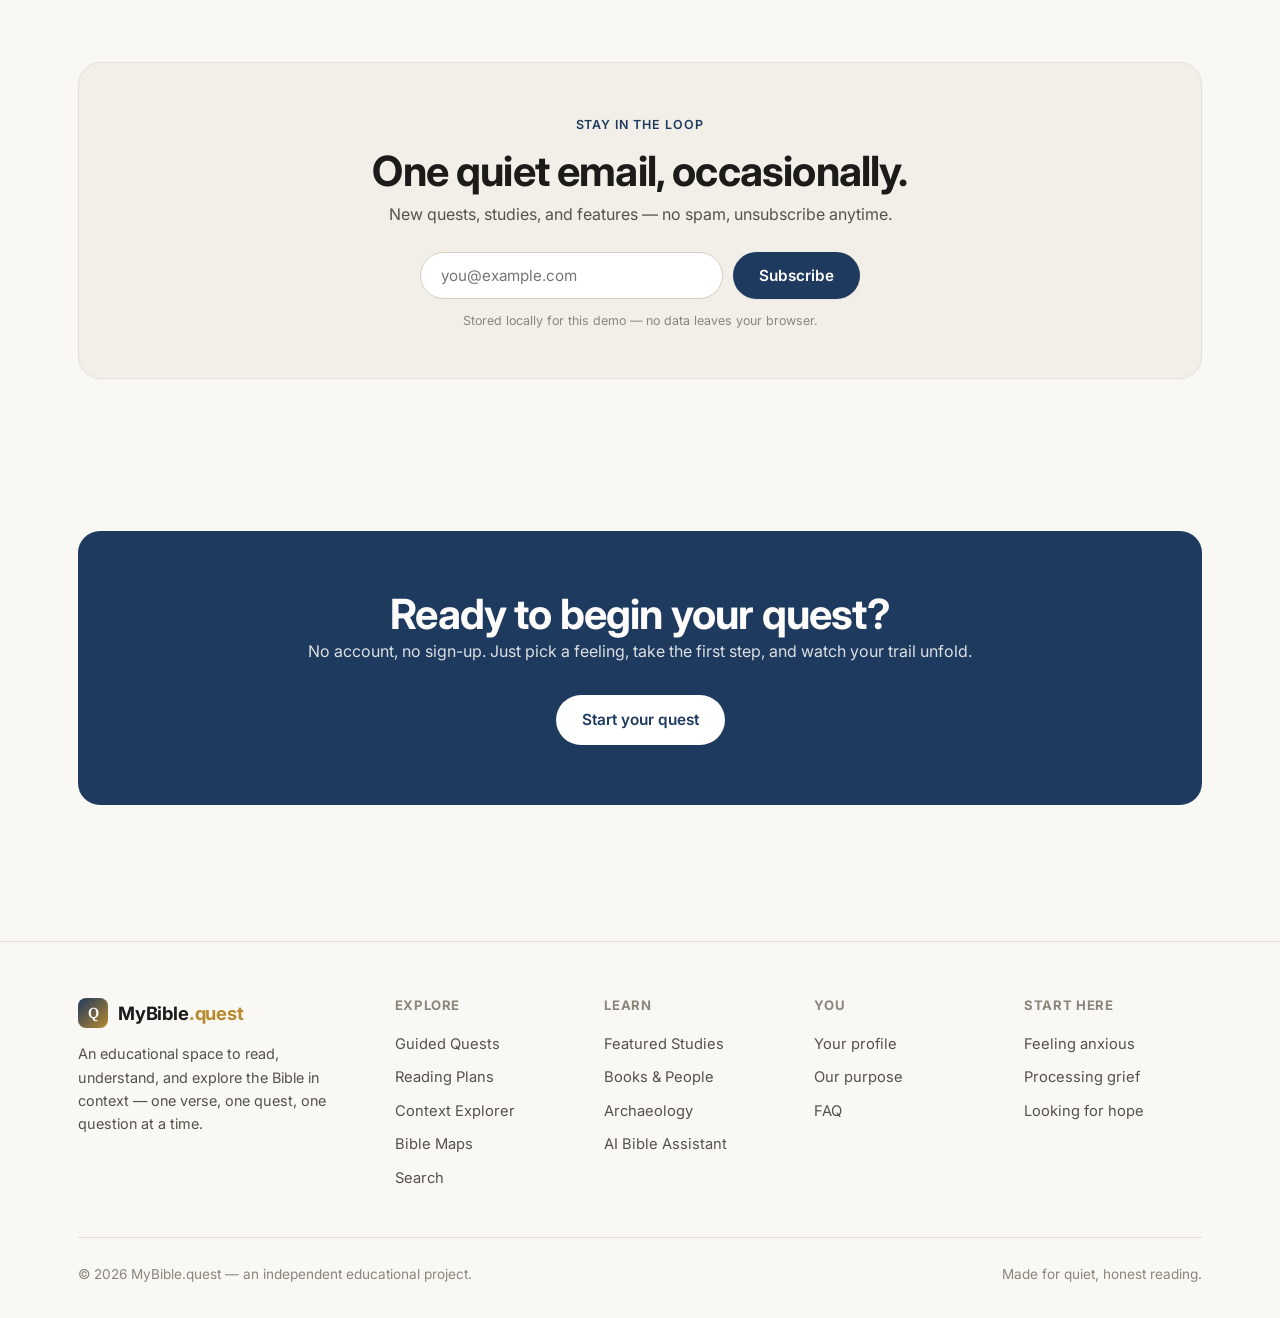
==== commit d1fa8168: "Swap hero photo for Michelangelo's Creation of Adam detail Replaced the Torah scroll close-up with t" ====
--- a/index.html
+++ b/index.html
@@ -38,9 +38,8 @@
 
         <div class="hero-visual reveal" aria-hidden="true">
           <div class="hero-photo-card">
-            <img src="https://upload.wikimedia.org/wikipedia/commons/thumb/9/99/Torah_Sroll.JPG/960px-Torah_Sroll.JPG"
-                 alt="An open Torah scroll, close-up on the Hebrew text." loading="lazy">
-            <div class="hero-photo-credit">Photo: Spurgeon56, CC BY-SA 4.0, via Wikimedia Commons</div>
+            <img src="https://upload.wikimedia.org/wikipedia/commons/thumb/d/d8/Hands_of_God_and_Adam.jpg/960px-Hands_of_God_and_Adam.jpg"
+                 alt="Detail of Michelangelo's Creation of Adam, the hands of God and Adam almost touching." loading="lazy">
           </div>
           <div class="hero-app-card">
             <div class="hero-app-card-dot"></div>
--- a/css/style.css
+++ b/css/style.css
@@ -268,8 +268,8 @@
 .hero-visual { position: relative; display: flex; justify-content: center; padding: 10px 24px 40px; }
 .hero-photo-card {
   width: 100%;
-  max-width: 360px;
-  aspect-ratio: 4 / 5;
+  max-width: 420px;
+  aspect-ratio: 3 / 2;
   border-radius: var(--radius-lg);
   overflow: hidden;
   box-shadow: var(--shadow-lg);
@@ -277,12 +277,6 @@
   position: relative;
 }
 .hero-photo-card img { width: 100%; height: 100%; object-fit: cover; display: block; }
-.hero-photo-credit {
-  position: absolute; left: 0; right: 0; top: 0;
-  padding: 10px 14px 24px;
-  font-size: 0.68rem; color: #fdfcfa;
-  background: linear-gradient(180deg, rgba(20,15,5,0.6) 0%, transparent 100%);
-}
 .hero-app-card {
   position: absolute;
   left: 50%;
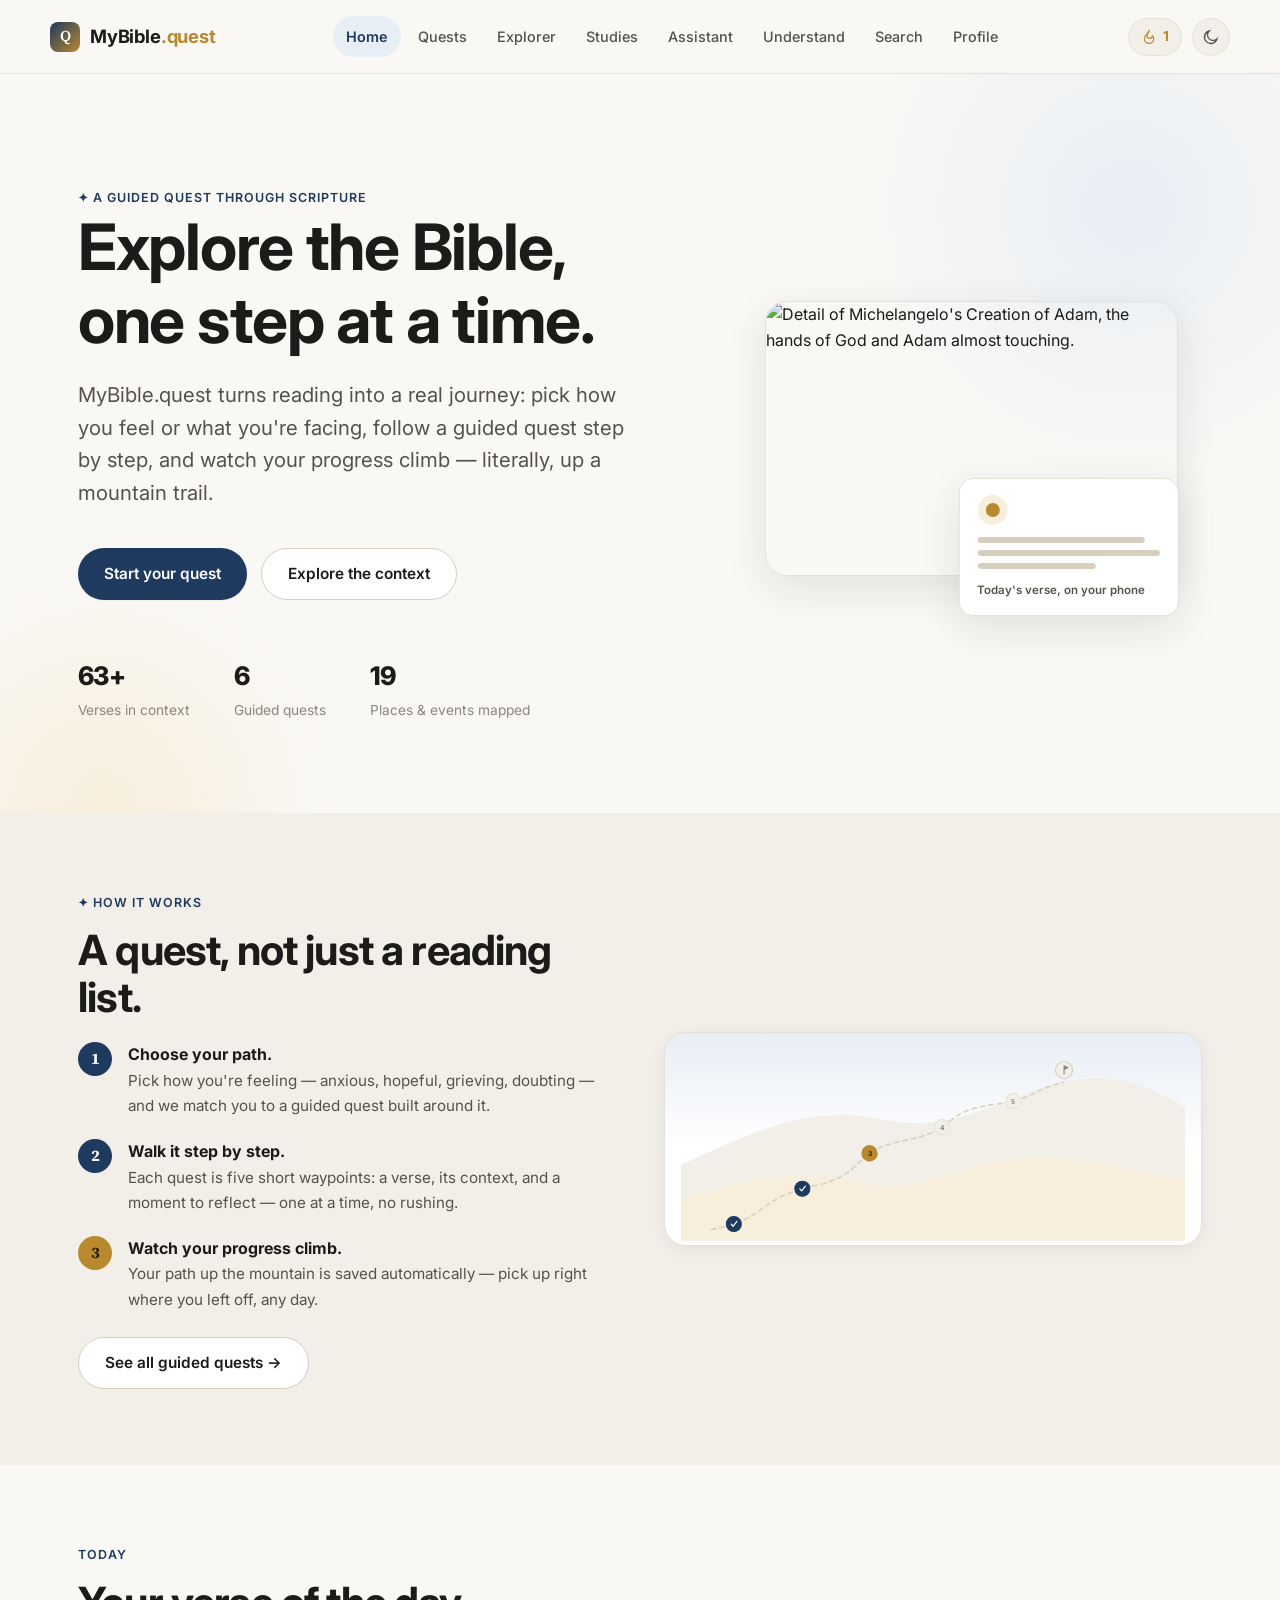
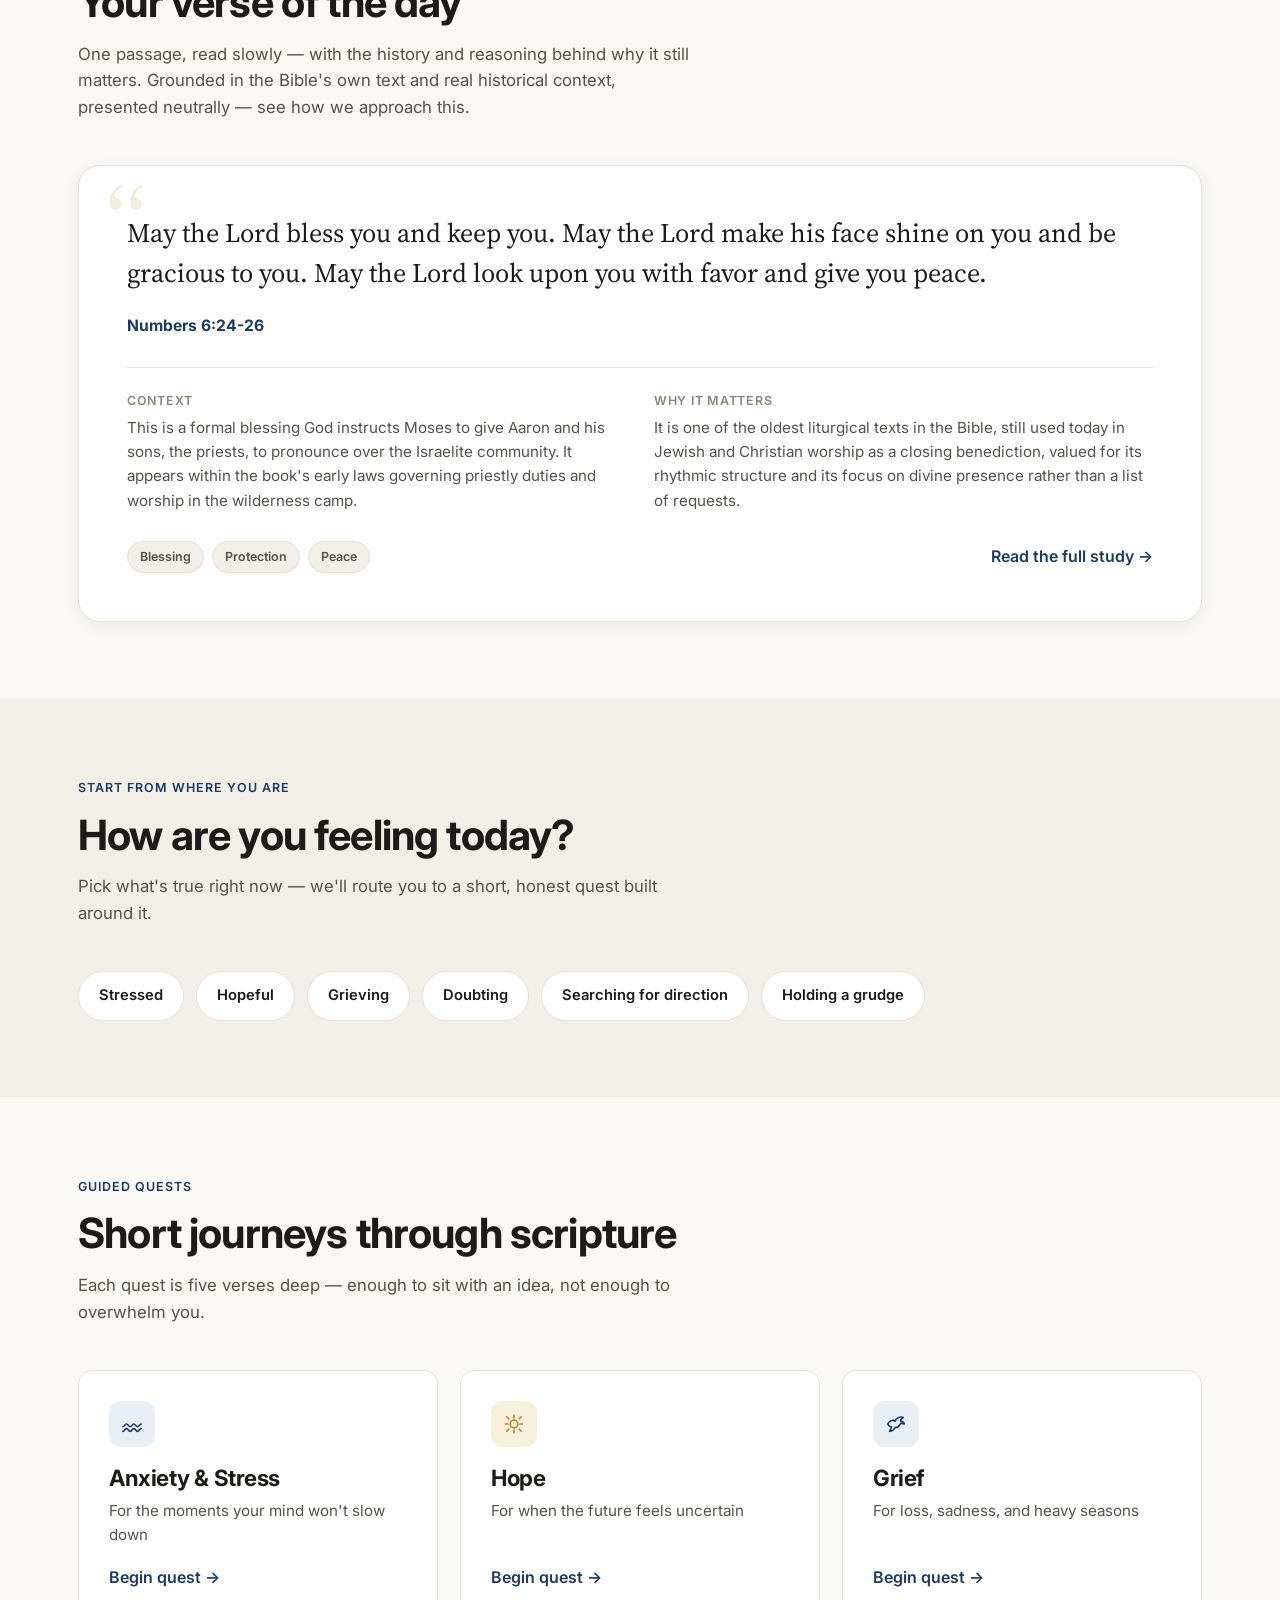
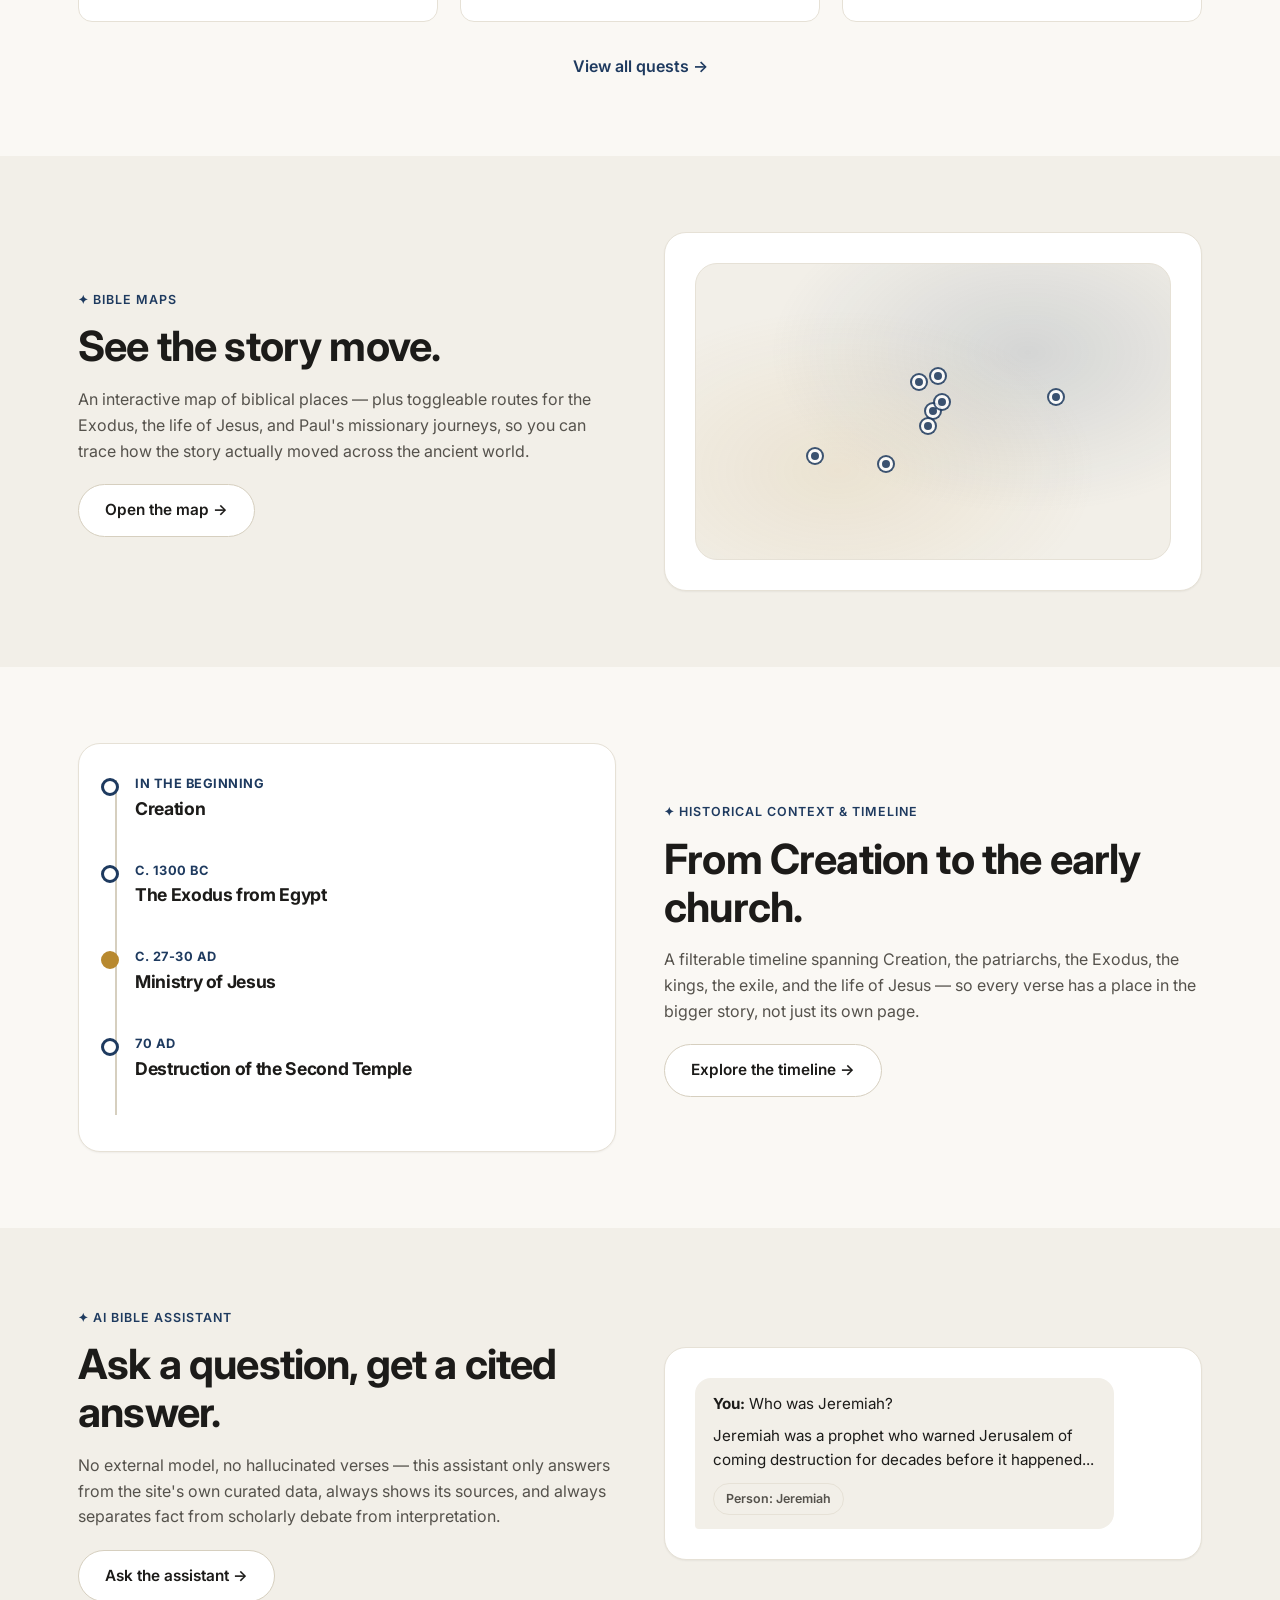
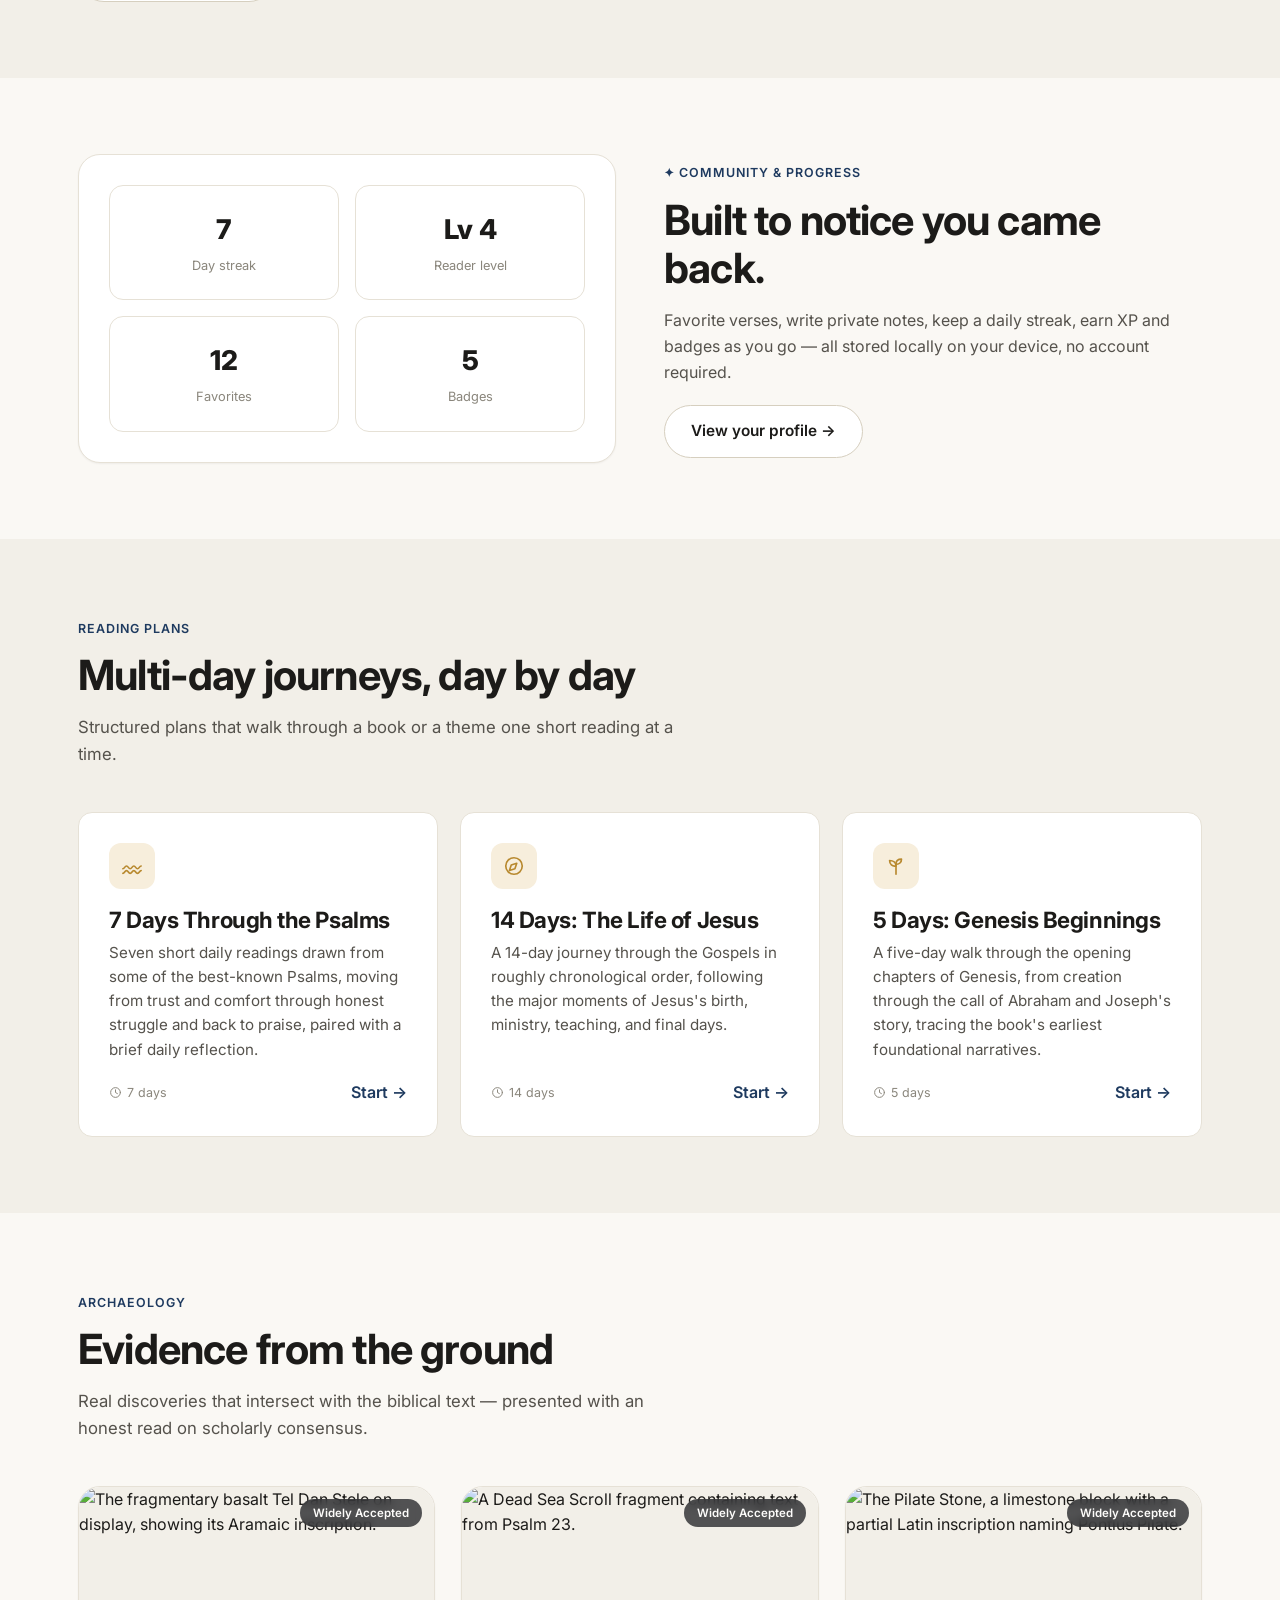
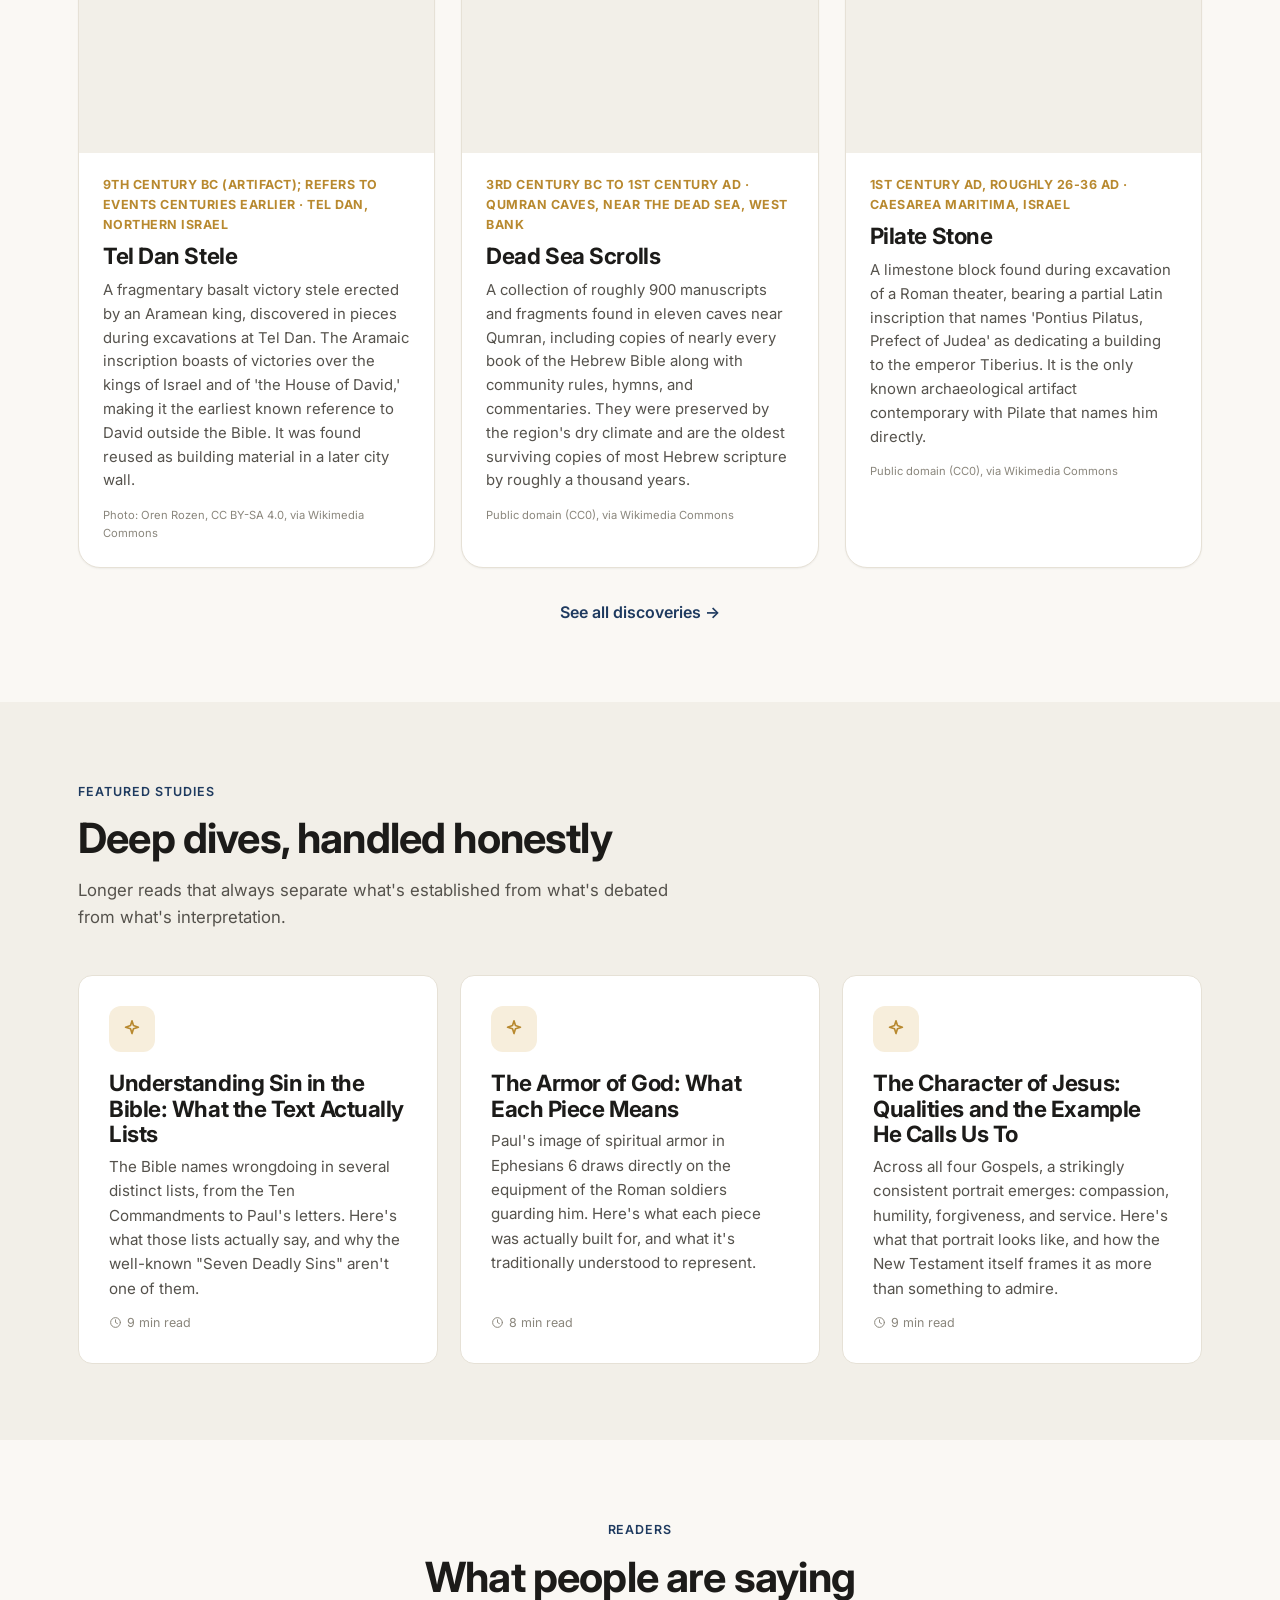
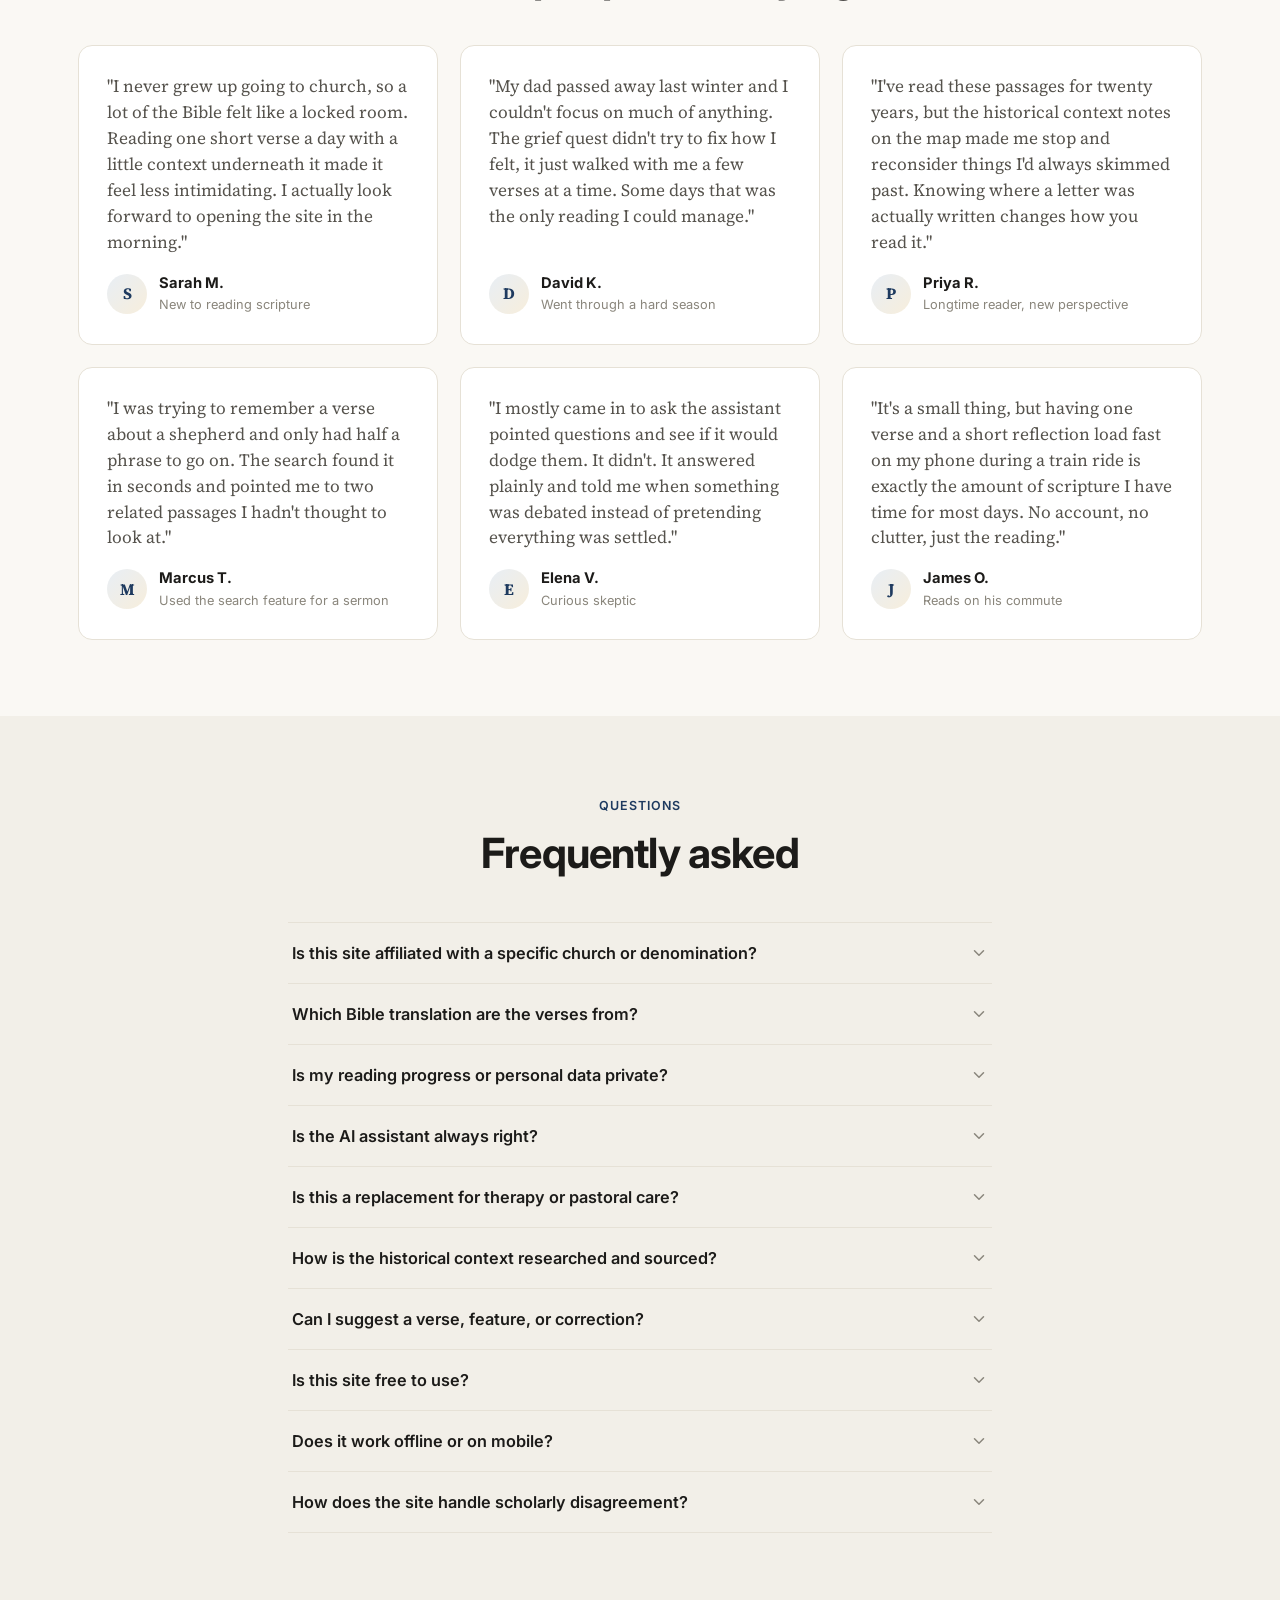
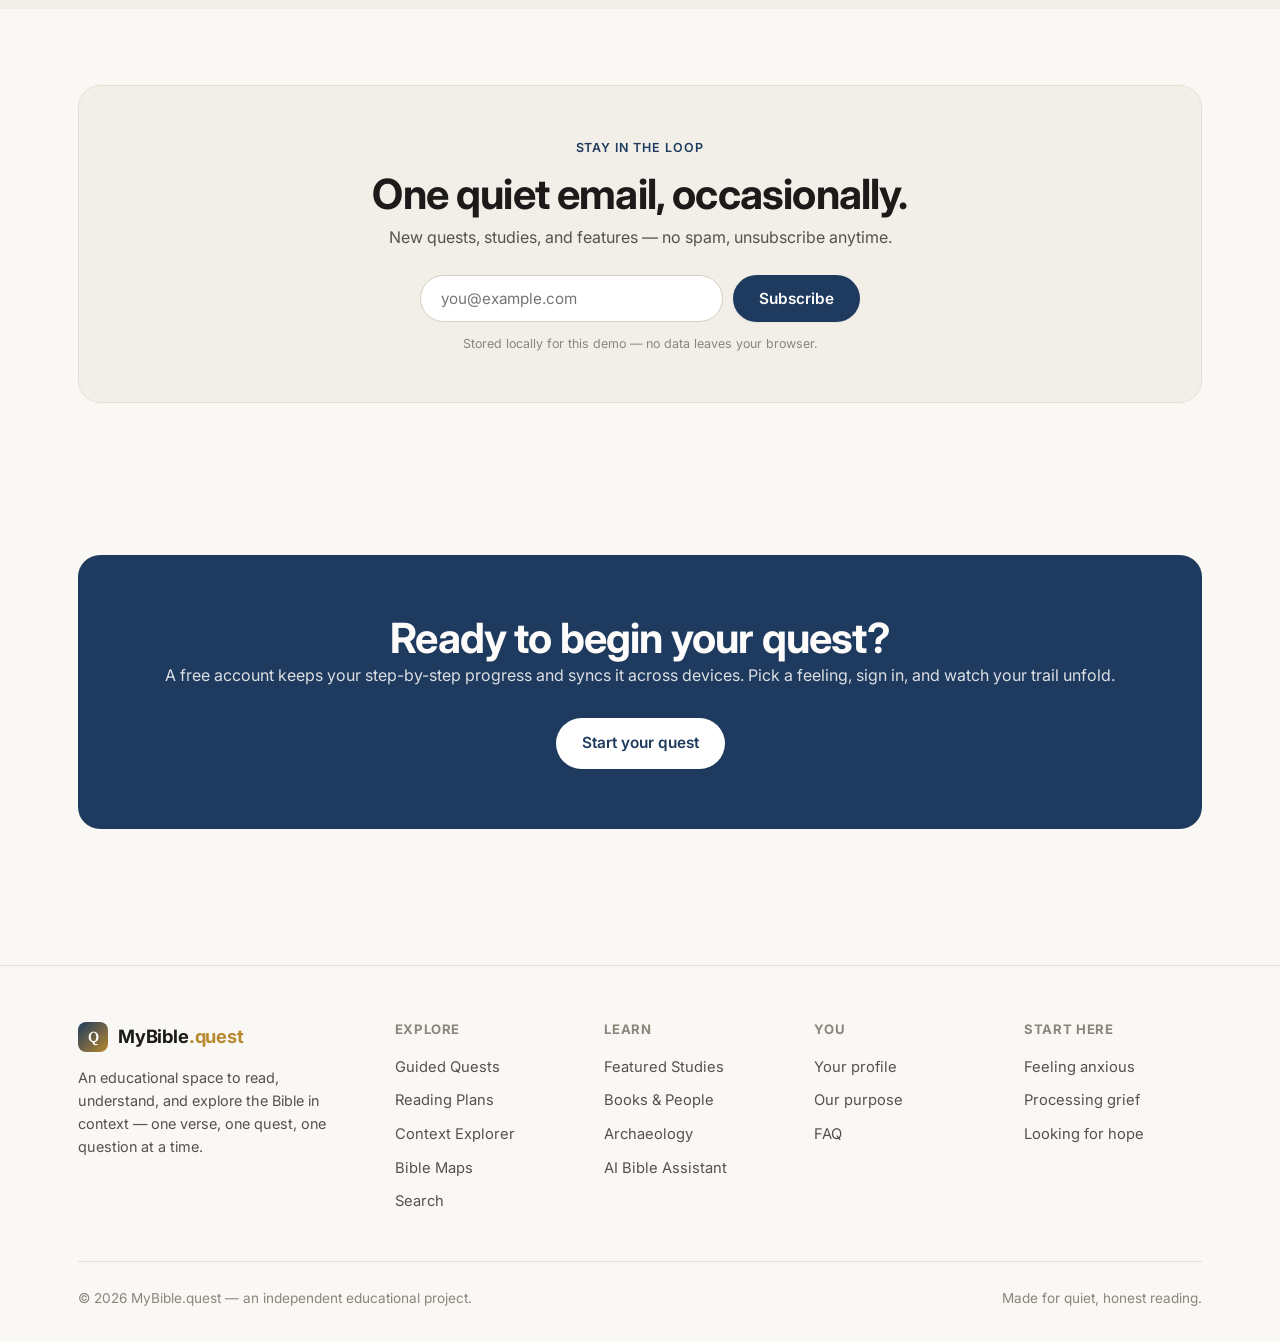
==== commit 844aed08: "Require sign-in to start a guided quest Starting one of the 6 guided quests now shows a sign-in gate" ====
--- a/index.html
+++ b/index.html
@@ -5,14 +5,32 @@
   <meta name="viewport" content="width=device-width, initial-scale=1.0">
   <title>MyBible.quest — A guided quest through the Bible, step by step</title>
   <meta name="description" content="Pick a feeling or a topic, follow a guided quest through scripture one step at a time, and watch your progress climb — plus historical context, an interactive explorer, and honest search.">
+  <link rel="canonical" href="https://mybible.quest/">
   <meta property="og:type" content="website">
+  <meta property="og:url" content="https://mybible.quest/">
   <meta property="og:title" content="MyBible.quest — A guided quest through the Bible, step by step">
   <meta property="og:description" content="Pick a feeling or a topic, follow a guided quest through scripture one step at a time, and watch your progress climb — plus historical context, an interactive map and timeline, and an AI assistant grounded entirely in cited sources.">
-  <meta name="twitter:card" content="summary">
+  <meta property="og:image" content="https://upload.wikimedia.org/wikipedia/commons/thumb/d/d8/Hands_of_God_and_Adam.jpg/960px-Hands_of_God_and_Adam.jpg">
+  <meta name="twitter:card" content="summary_large_image">
   <meta name="twitter:title" content="MyBible.quest — A guided quest through the Bible, step by step">
   <meta name="twitter:description" content="Pick a feeling or a topic, follow a guided quest through scripture one step at a time, and watch your progress climb.">
+  <meta name="twitter:image" content="https://upload.wikimedia.org/wikipedia/commons/thumb/d/d8/Hands_of_God_and_Adam.jpg/960px-Hands_of_God_and_Adam.jpg">
   <link rel="icon" href="data:image/svg+xml,<svg xmlns=%22http://www.w3.org/2000/svg%22 viewBox=%220 0 24 24%22><rect width=%2224%22 height=%2224%22 rx=%226%22 fill=%22%231e3a5f%22/><text x=%2212%22 y=%2217%22 font-size=%2214%22 fill=%22white%22 text-anchor=%22middle%22 font-family=%22serif%22>Q</text></svg>">
   <link rel="stylesheet" href="css/style.css">
+  <script type="text/javascript">
+    (function(c,l,a,r,i,t,y){
+        c[a]=c[a]||function(){(c[a].q=c[a].q||[]).push(arguments)};
+        t=l.createElement(r);t.async=1;t.src="https://www.clarity.ms/tag/"+i;
+        y=l.getElementsByTagName(r)[0];y.parentNode.insertBefore(t,y);
+    })(window, document, "clarity", "script", "xjfhz5zh8c");
+  </script>
+  <script async src="https://www.googletagmanager.com/gtag/js?id=G-T3YXXD1CTT"></script>
+  <script>
+    window.dataLayer = window.dataLayer || [];
+    function gtag(){dataLayer.push(arguments);}
+    gtag('js', new Date());
+    gtag('config', 'G-T3YXXD1CTT');
+  </script>
 </head>
 <body>
 
@@ -283,7 +301,7 @@
       <div class="container">
         <div class="cta-band reveal">
           <h2>Ready to begin your quest?</h2>
-          <p>No account, no sign-up. Just pick a feeling, take the first step, and watch your trail unfold.</p>
+          <p>A free account keeps your step-by-step progress and syncs it across devices. Pick a feeling, sign in, and watch your trail unfold.</p>
           <a href="quests.html" class="btn btn-primary">Start your quest</a>
         </div>
       </div>
@@ -292,6 +310,8 @@
 
   <script src="js/store.js"></script>
   <script src="js/main.js"></script>
+  <script type="module" src="js/firebase-init.js"></script>
+  <script type="module" src="js/auth-ui.js"></script>
   <script src="js/mountain-trail.js"></script>
   <script src="js/home.js"></script>
 </body>
--- a/css/style.css
+++ b/css/style.css
@@ -178,12 +178,13 @@
 }
 
 .nav-links a {
-  padding: 9px 16px;
+  padding: 9px 13px;
   border-radius: 100px;
-  font-size: 0.94rem;
+  font-size: 0.9rem;
   font-weight: 500;
   color: var(--text-secondary);
   transition: background 0.2s ease, color 0.2s ease;
+  white-space: nowrap;
 }
 
 .nav-links a:hover { background: var(--bg-subtle); color: var(--text); }
@@ -577,6 +578,7 @@
 .result-item h3 { margin-bottom: 6px; font-size: 1.15rem; }
 .result-item p { font-size: 0.93rem; }
 .no-results { text-align: center; padding: 60px 20px; color: var(--text-tertiary); }
+.result-item mark { background: var(--gold-soft); color: var(--text); border-radius: 3px; padding: 0 2px; }
 
 /* ---------- Explorer ---------- */
 .explorer-tabs { display: flex; gap: 8px; margin-bottom: 36px; border-bottom: 1px solid var(--border); }
@@ -726,8 +728,8 @@
 }
 
 /* Nav collapses to a hamburger earlier (tablet width) than the rest of the
-   layout — six top-level items stopped fitting the bar around 721-880px. */
-@media (max-width: 880px) {
+   layout — eight top-level items stopped fitting the bar around 721-1080px. */
+@media (max-width: 1080px) {
   .nav-links { display: none; }
   .hamburger {
     display: flex; align-items:center; justify-content:center;
@@ -747,7 +749,7 @@
   .mobile-menu-close { align-self: flex-end; margin-bottom: 20px; }
 }
 
-@media (min-width: 881px) {
+@media (min-width: 1081px) {
   .mobile-menu { display: none; }
 }
 
@@ -1218,6 +1220,89 @@
   padding: 30px;
   box-shadow: var(--shadow-sm);
 }
+/* ---------- Account: auth button, modal, dropdown ---------- */
+.auth-avatar {
+  display: flex; align-items: center; justify-content: center;
+  width: 22px; height: 22px; border-radius: 50%;
+  background: var(--accent); color: #fff;
+  font-size: 0.72rem; font-weight: 700;
+  overflow: hidden;
+}
+.auth-avatar img { width: 100%; height: 100%; object-fit: cover; }
+.auth-modal-overlay {
+  display: none;
+  position: fixed; inset: 0; z-index: 500;
+  background: rgba(20, 18, 14, 0.5);
+  align-items: center; justify-content: center;
+  padding: 20px;
+}
+.auth-modal-overlay.open { display: flex; }
+.auth-modal {
+  position: relative;
+  width: 100%; max-width: 380px;
+  background: var(--bg-elevated);
+  border: 1px solid var(--border);
+  border-radius: var(--radius-lg);
+  box-shadow: var(--shadow-lg);
+  padding: 32px 28px 28px;
+}
+.auth-modal-close { position: absolute; top: 14px; right: 14px; }
+.auth-modal-tabs { display: flex; gap: 6px; margin-bottom: 18px; }
+.auth-tab {
+  flex: 1; padding: 8px; border-radius: var(--radius-sm);
+  border: 1px solid var(--border); background: var(--bg-subtle);
+  color: var(--text-secondary); font-size: 0.85rem; font-weight: 600;
+  cursor: pointer; transition: all 0.2s ease;
+}
+.auth-tab.active { background: var(--accent-soft); color: var(--accent); border-color: var(--accent); }
+.auth-modal h3 { margin: 0 0 8px; }
+.auth-modal-sub { font-size: 0.85rem; margin-bottom: 20px; }
+.auth-google-btn {
+  width: 100%; display: flex; align-items: center; justify-content: center; gap: 10px;
+}
+.auth-divider {
+  display: flex; align-items: center; gap: 12px;
+  margin: 18px 0; color: var(--text-tertiary); font-size: 0.78rem;
+}
+.auth-divider::before, .auth-divider::after { content: ""; flex: 1; height: 1px; background: var(--border); }
+.auth-field { display: block; margin-bottom: 14px; }
+.auth-field[hidden] { display: none; }
+.auth-field span { display: block; font-size: 0.82rem; font-weight: 600; margin-bottom: 6px; color: var(--text-secondary); }
+.auth-field input, .auth-field-input {
+  width: 100%; padding: 10px 12px; border-radius: var(--radius-sm);
+  border: 1px solid var(--border); background: var(--bg); color: var(--text);
+  font-size: 0.95rem;
+}
+.auth-field input:focus, .auth-field-input:focus { outline: none; border-color: var(--accent); }
+.account-row { display: flex; align-items: center; gap: 14px; }
+.account-avatar-lg {
+  flex-shrink: 0; width: 52px; height: 52px; border-radius: 50%;
+  background: var(--accent); color: #fff; display: flex; align-items: center;
+  justify-content: center; font-size: 1.2rem; font-weight: 700; overflow: hidden;
+}
+.account-avatar-lg img { width: 100%; height: 100%; object-fit: cover; }
+.account-name-row { display: flex; align-items: baseline; gap: 12px; flex-wrap: wrap; }
+.auth-forgot-link {
+  display: block; background: none; border: none; padding: 0;
+  margin: -6px 0 14px; font-size: 0.8rem; color: var(--accent);
+  text-decoration: underline; cursor: pointer;
+}
+.auth-forgot-link[hidden] { display: none; }
+.auth-error { color: #c0392b; font-size: 0.82rem; margin: -4px 0 14px; }
+.auth-error.auth-error-success { color: #2e7d32; }
+.auth-submit { width: 100%; }
+.auth-dropdown {
+  position: fixed; z-index: 500;
+  background: var(--bg-elevated); border: 1px solid var(--border);
+  border-radius: var(--radius-md); box-shadow: var(--shadow-lg);
+  padding: 16px; min-width: 220px;
+}
+.auth-dropdown-email {
+  font-size: 0.85rem; color: var(--text-secondary);
+  margin-bottom: 12px; word-break: break-all;
+}
+body.no-scroll { overflow: hidden; }
+
 @media (max-width: 900px) {
   .feature-split, .feature-split.reverse .feature-visual { grid-template-columns: 1fr; order: 0; }
 }
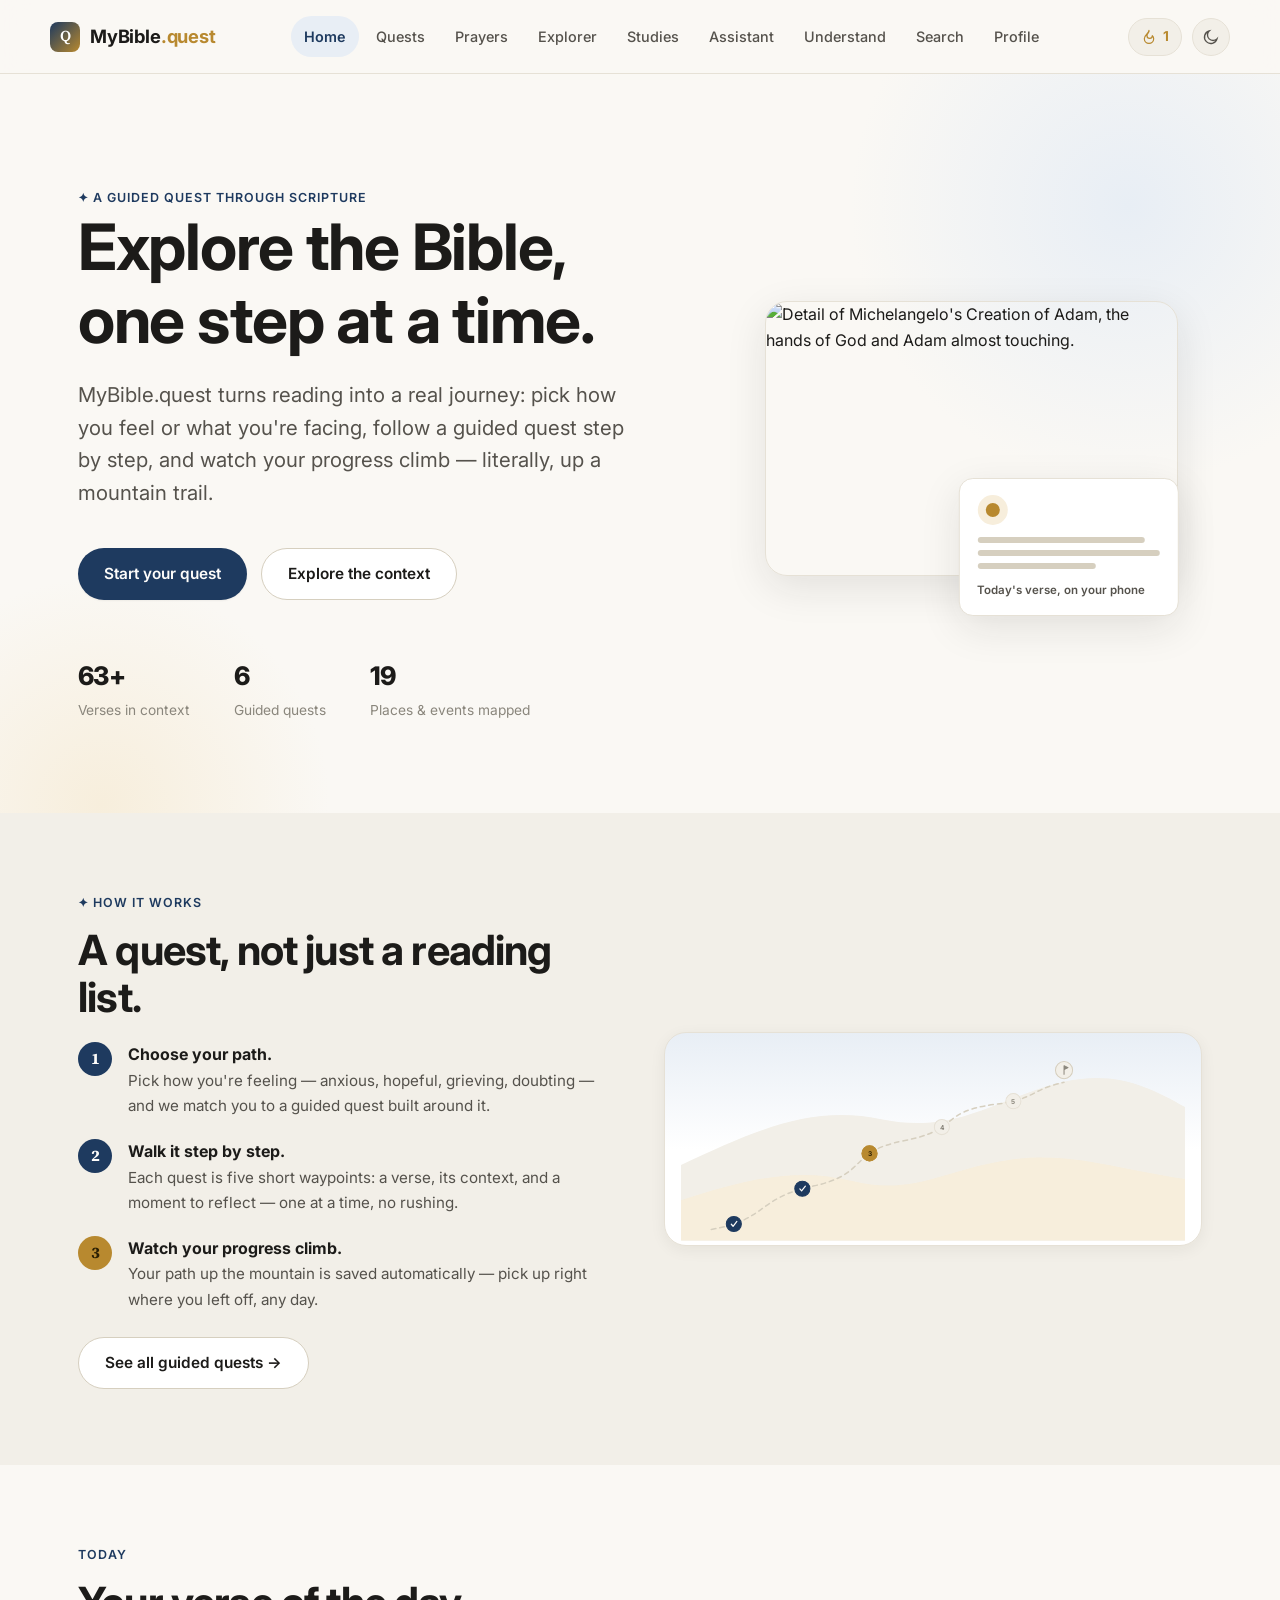
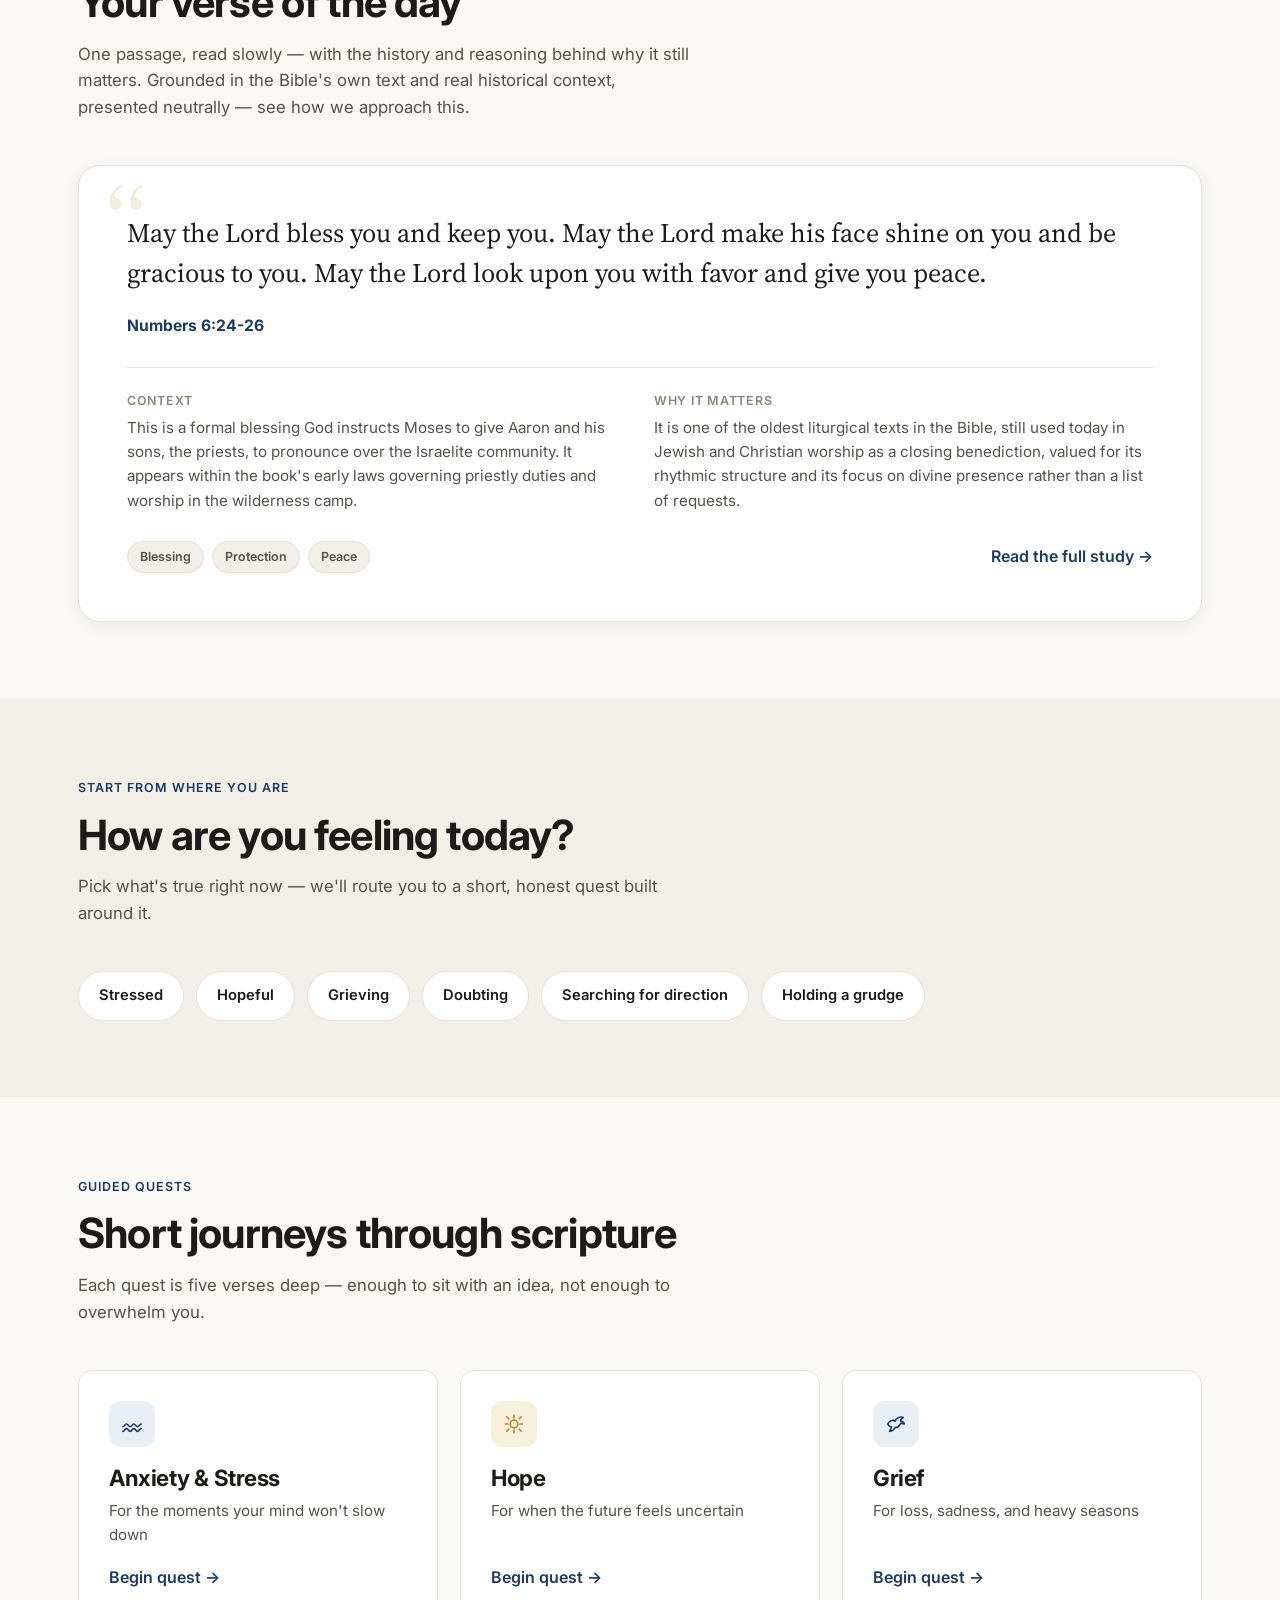
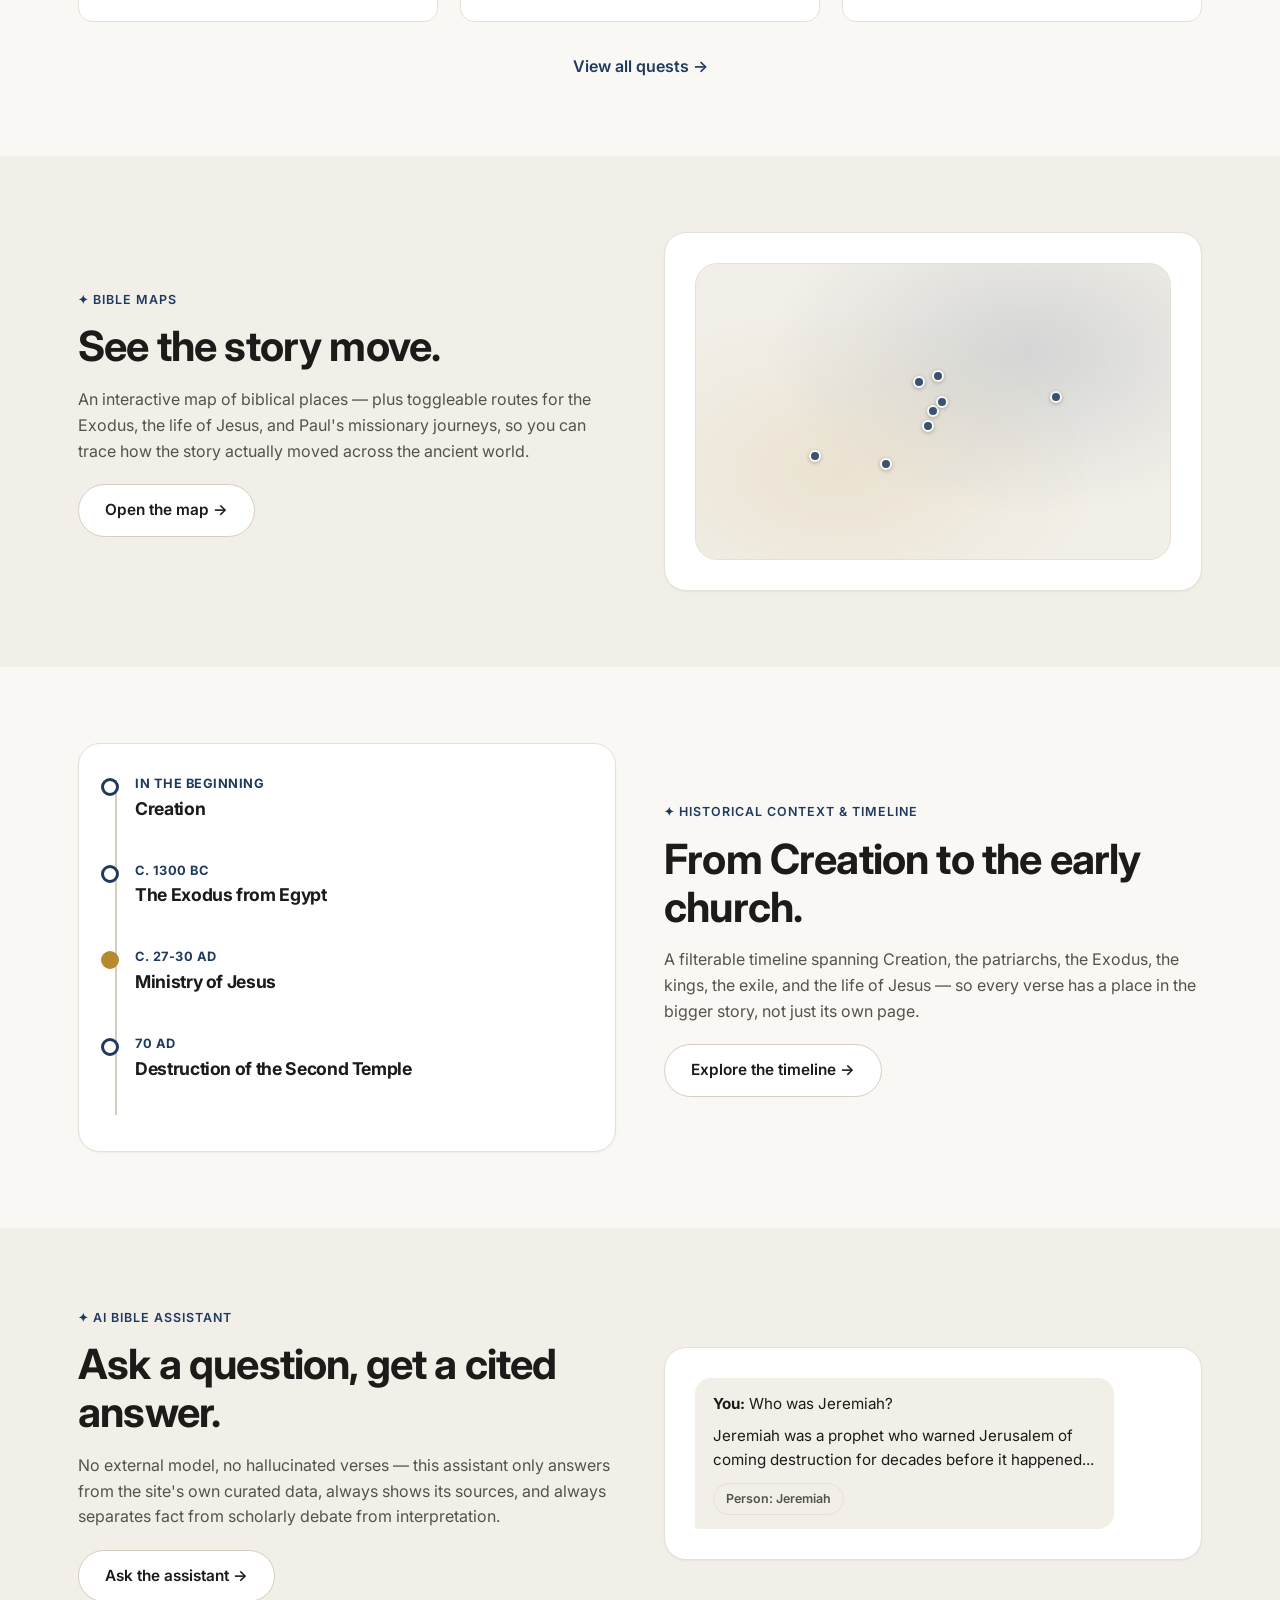
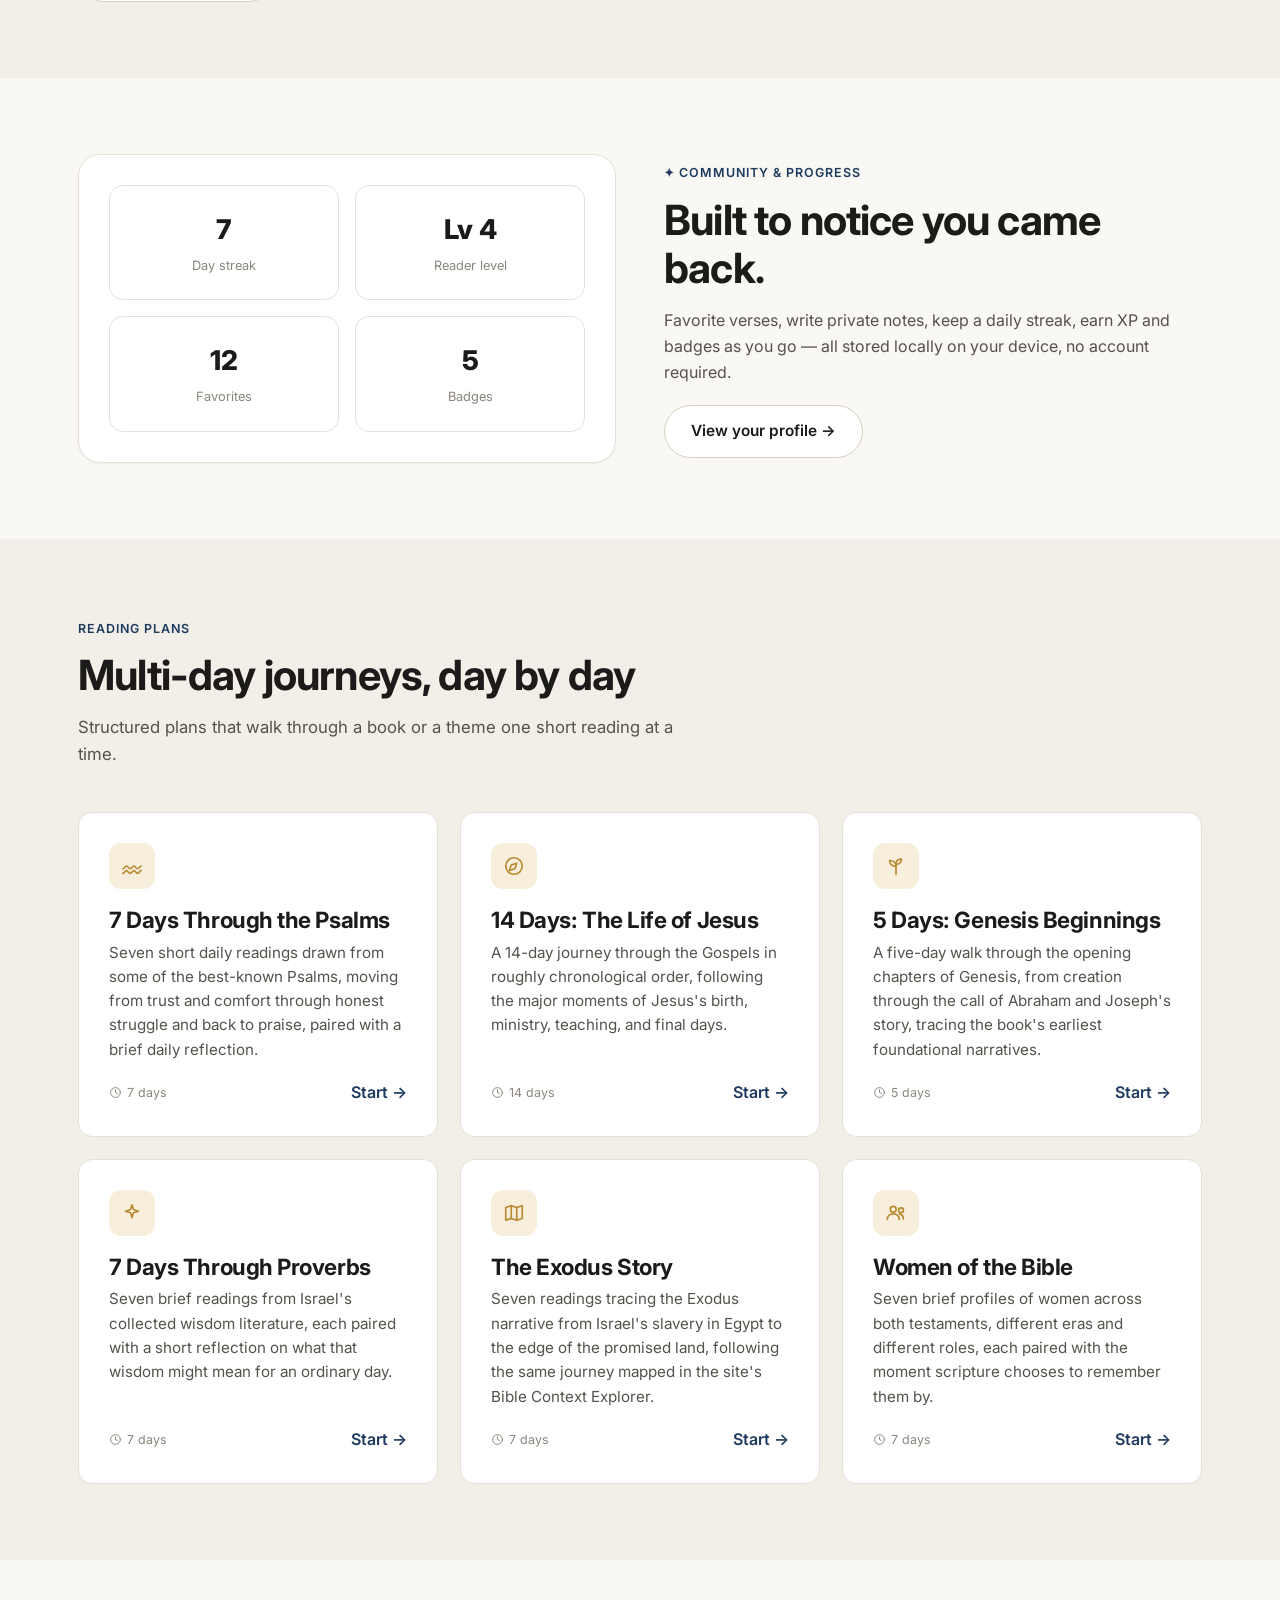
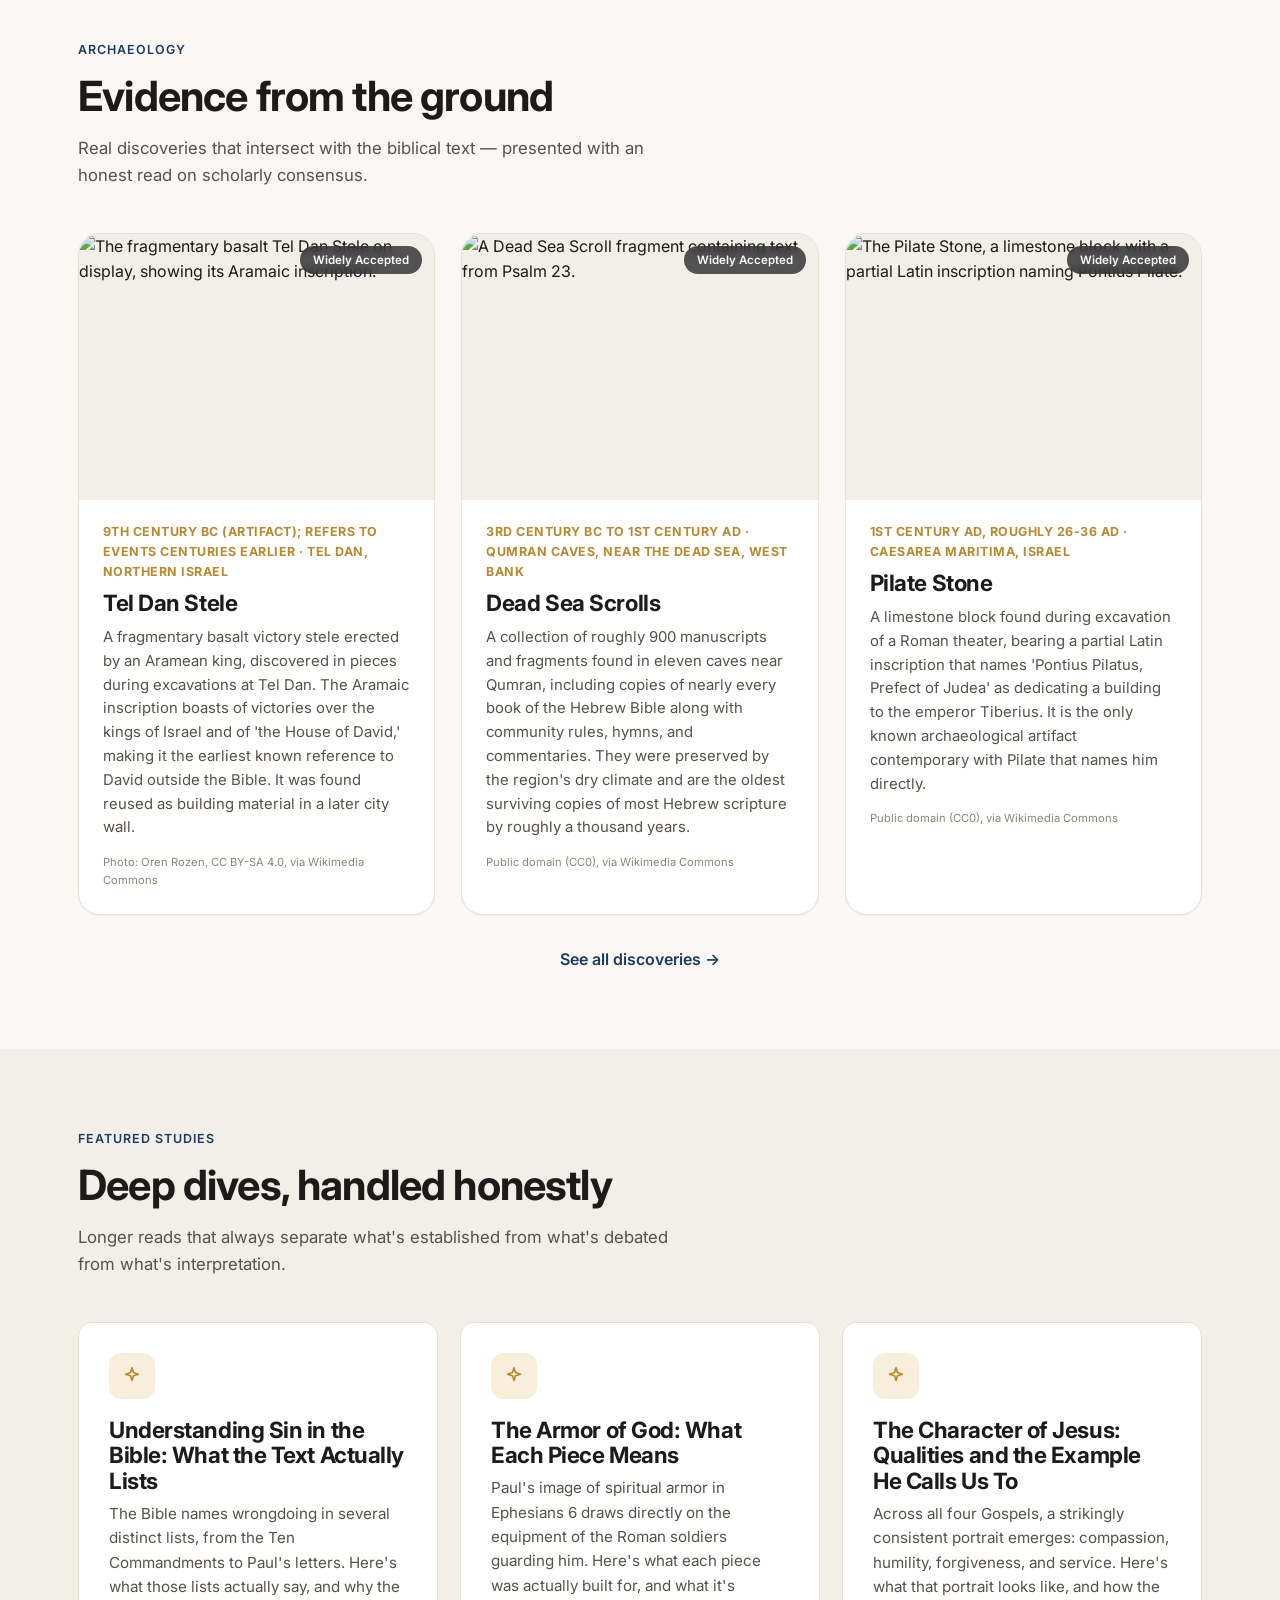
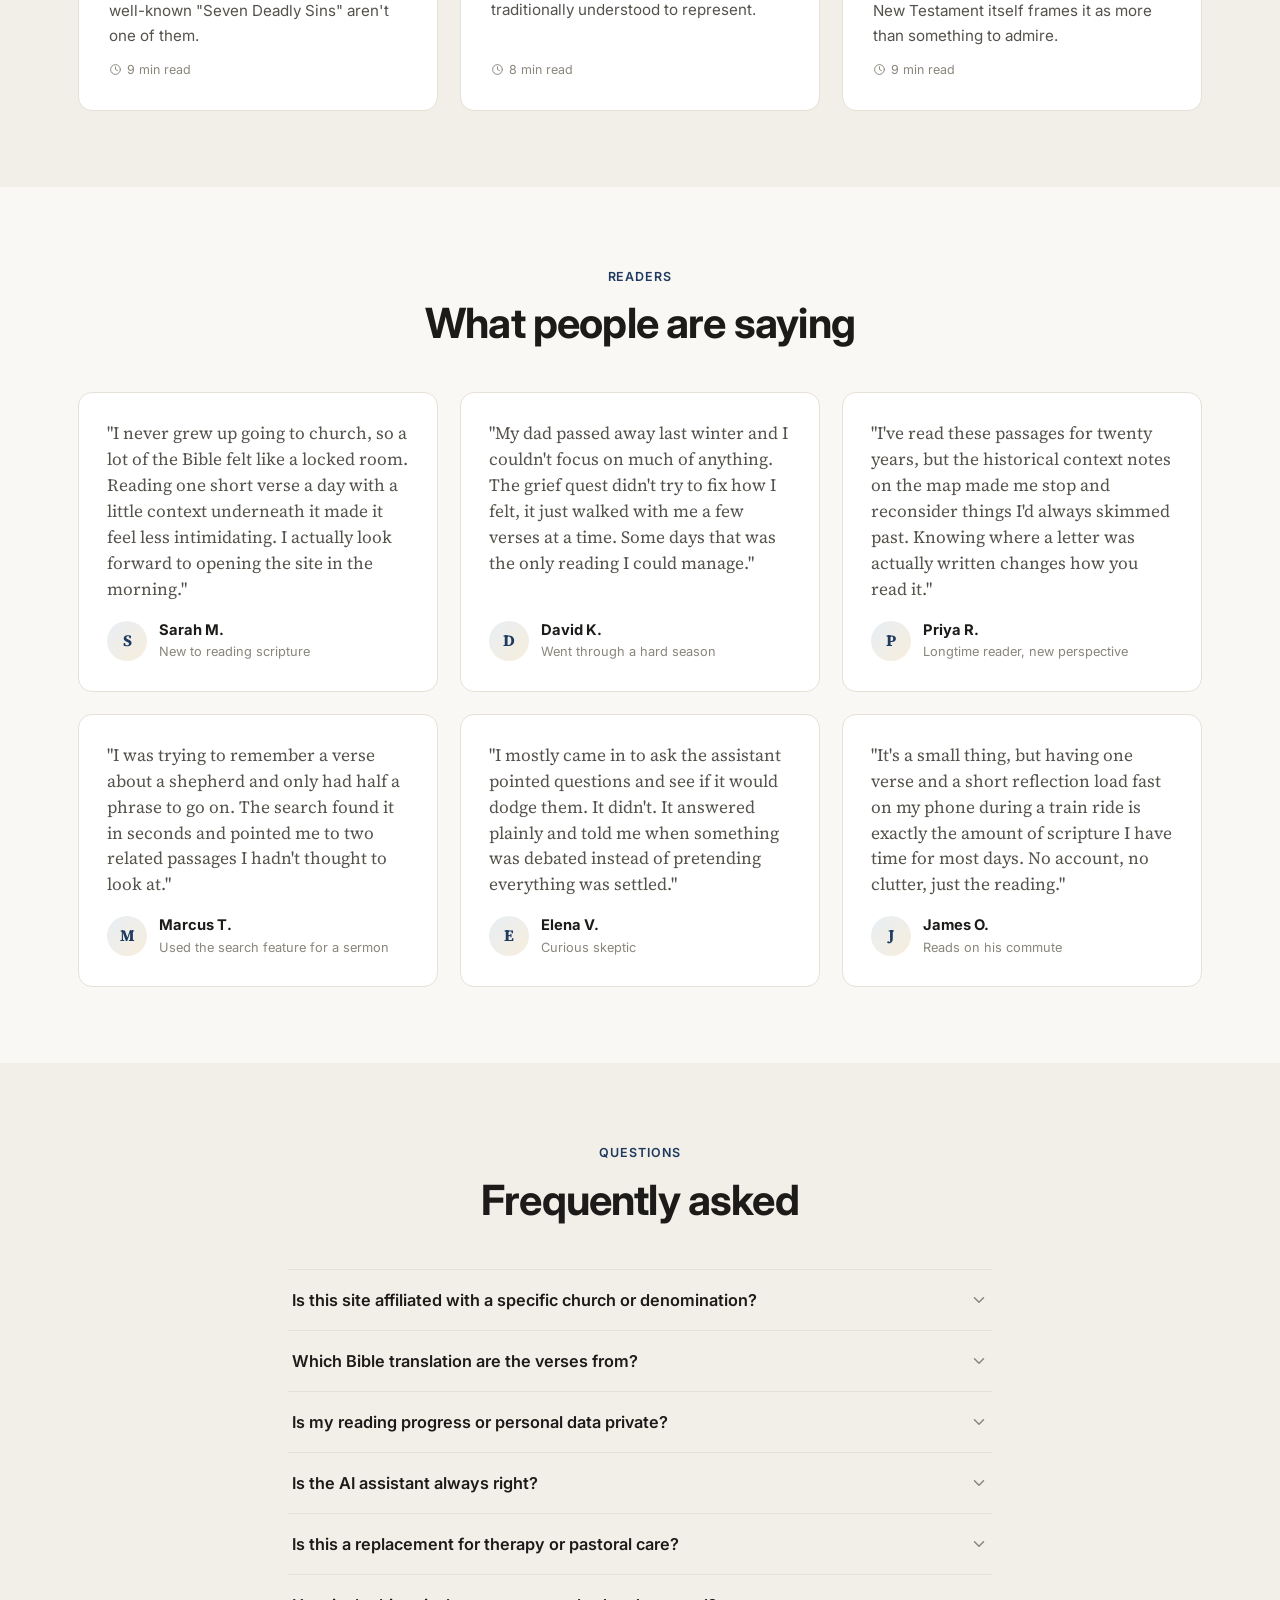
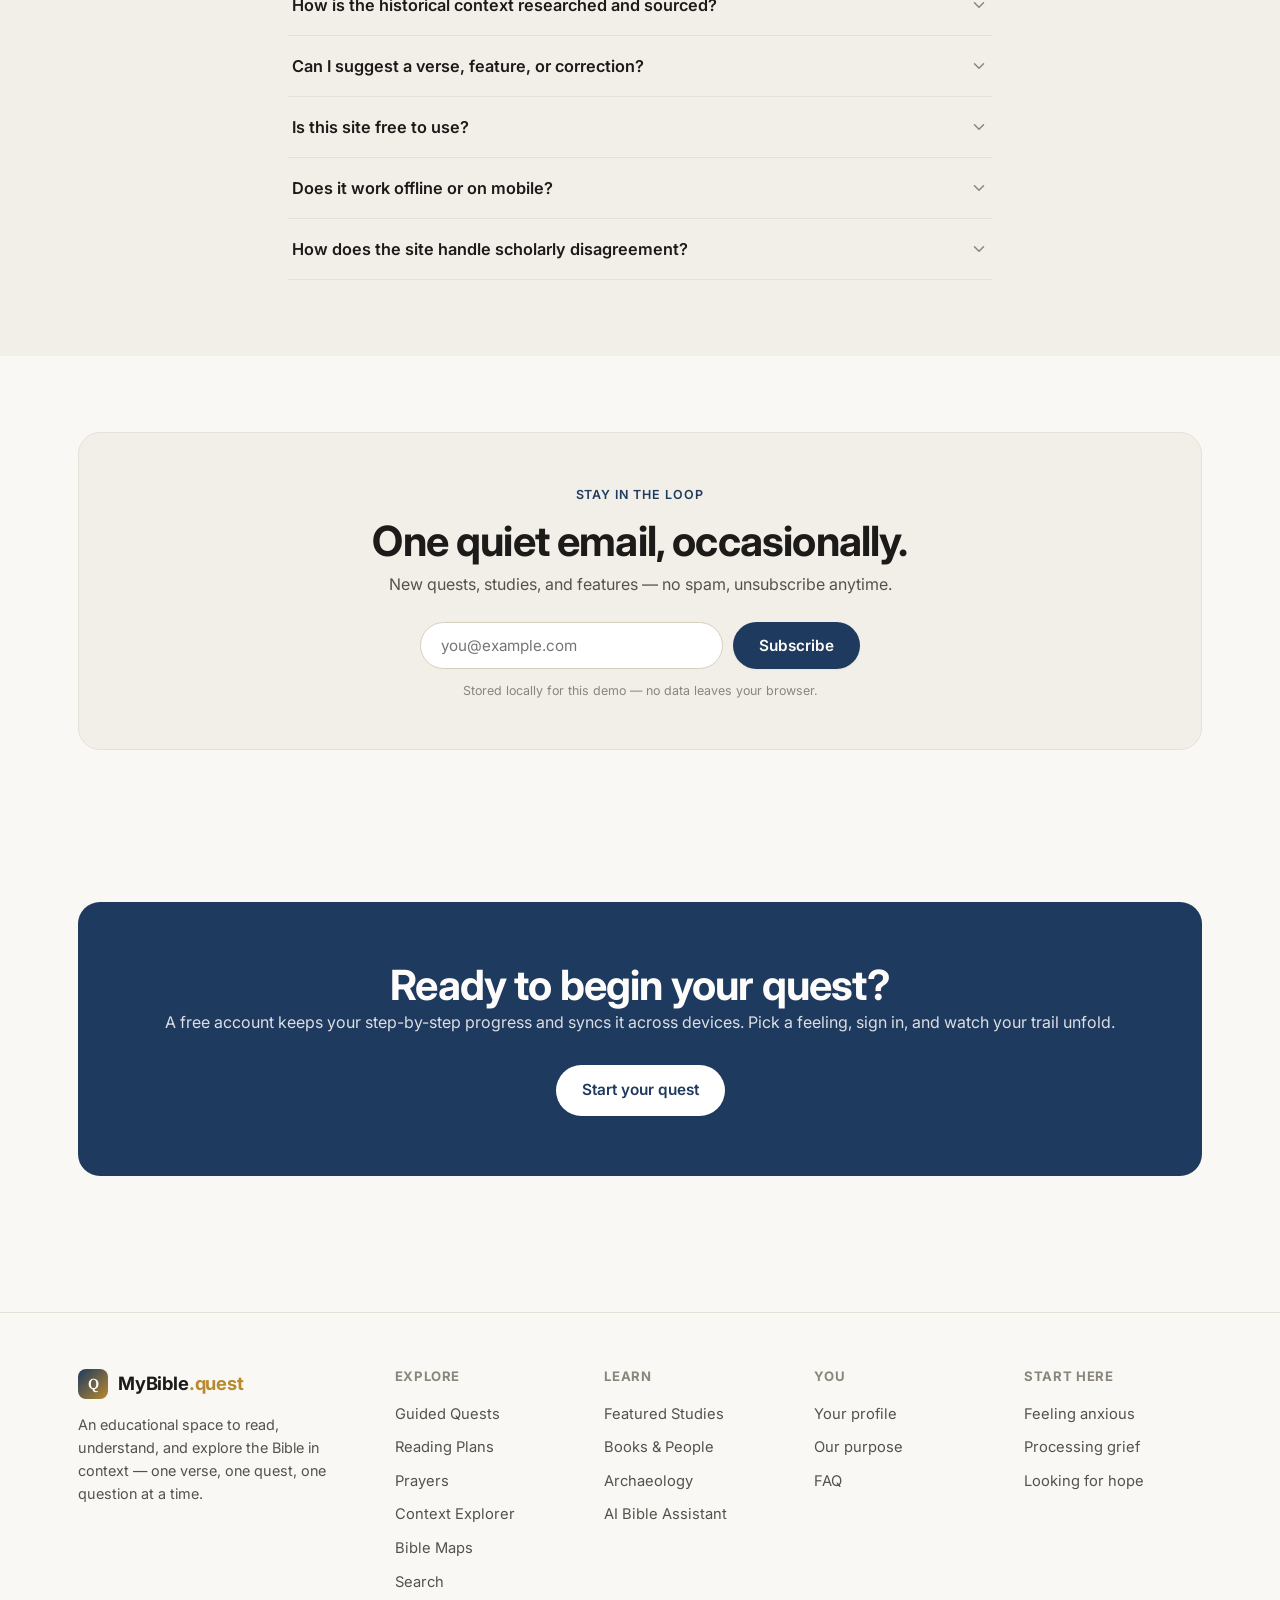
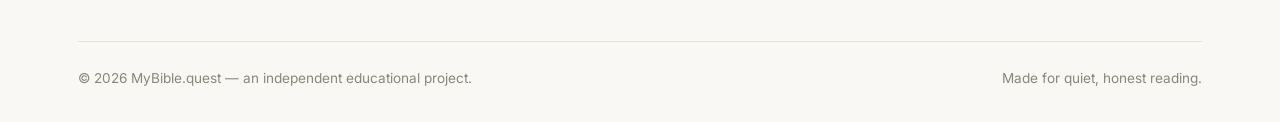
==== commit 8f32088d: "Add site logo, structured data, and smoother Explorer map/timeline - New logo.svg used as favicon/ap" ====
--- a/index.html
+++ b/index.html
@@ -15,8 +15,27 @@
   <meta name="twitter:title" content="MyBible.quest — A guided quest through the Bible, step by step">
   <meta name="twitter:description" content="Pick a feeling or a topic, follow a guided quest through scripture one step at a time, and watch your progress climb.">
   <meta name="twitter:image" content="https://upload.wikimedia.org/wikipedia/commons/thumb/d/d8/Hands_of_God_and_Adam.jpg/960px-Hands_of_God_and_Adam.jpg">
-  <link rel="icon" href="data:image/svg+xml,<svg xmlns=%22http://www.w3.org/2000/svg%22 viewBox=%220 0 24 24%22><rect width=%2224%22 height=%2224%22 rx=%226%22 fill=%22%231e3a5f%22/><text x=%2212%22 y=%2217%22 font-size=%2214%22 fill=%22white%22 text-anchor=%22middle%22 font-family=%22serif%22>Q</text></svg>">
+  <link rel="icon" type="image/svg+xml" href="/logo.svg">
+  <link rel="apple-touch-icon" href="/logo.svg">
   <link rel="stylesheet" href="css/style.css">
+  <script type="application/ld+json">
+  {
+    "@context": "https://schema.org",
+    "@graph": [
+      {
+        "@type": "Organization",
+        "name": "MyBible.quest",
+        "url": "https://mybible.quest/",
+        "logo": "https://mybible.quest/logo.svg"
+      },
+      {
+        "@type": "WebSite",
+        "name": "MyBible.quest",
+        "url": "https://mybible.quest/"
+      }
+    ]
+  }
+  </script>
   <script type="text/javascript">
     (function(c,l,a,r,i,t,y){
         c[a]=c[a]||function(){(c[a].q=c[a].q||[]).push(arguments)};
--- a/css/style.css
+++ b/css/style.css
@@ -610,19 +610,33 @@
     var(--bg-subtle);
 }
 .map-grid-line { position: absolute; background: var(--border); opacity: 0.6; }
+.map-geo-svg { position: absolute; inset: 0; width: 100%; height: 100%; z-index: 0; }
+.map-sea {
+  fill: color-mix(in srgb, var(--accent) 20%, var(--accent-soft));
+  stroke: var(--accent);
+  stroke-width: 0.6;
+  opacity: 0.8;
+}
+.map-red-sea { opacity: 0.8; }
+.map-river { fill: none; stroke: var(--accent); stroke-width: 1.4; opacity: 0.5; stroke-linecap: round; }
 .map-pin {
   position: absolute;
+  z-index: 2;
   transform: translate(-50%, -50%);
-  width: 14px;
-  height: 14px;
+  width: 12px;
+  height: 12px;
   border-radius: 50%;
   background: var(--accent);
-  border: 3px solid var(--bg-elevated);
-  box-shadow: 0 0 0 2px var(--accent);
+  border: 2px solid var(--bg-elevated);
+  box-shadow: 0 1px 4px rgba(0,0,0,0.3);
   cursor: pointer;
-  transition: transform 0.2s ease;
-}
-.map-pin:hover, .map-pin.active { transform: translate(-50%, -50%) scale(1.4); background: var(--gold); box-shadow: 0 0 0 2px var(--gold); }
+  transition: transform 0.2s ease, box-shadow 0.2s ease;
+}
+.map-pin:hover, .map-pin.active {
+  transform: translate(-50%, -50%) scale(1.5);
+  background: var(--gold);
+  box-shadow: 0 2px 8px rgba(0,0,0,0.3), 0 0 0 4px color-mix(in srgb, var(--gold) 22%, transparent);
+}
 .map-pin-label {
   position: absolute;
   top: 16px;
@@ -636,6 +650,7 @@
   padding: 2px 8px;
   border-radius: 6px;
   border: 1px solid var(--border);
+  box-shadow: var(--shadow-sm);
   pointer-events: none;
   opacity: 0;
   z-index: 1;
@@ -647,6 +662,7 @@
   opacity: 1;
   z-index: 5;
 }
+.map-pin.label-suppressed .map-pin-label { opacity: 0 !important; z-index: 1; }
 .place-detail {
   margin-top: 24px;
   background: var(--bg-elevated);
@@ -657,6 +673,26 @@
 }
 .place-detail .modern-loc { font-size: 0.85rem; color: var(--text-tertiary); margin-bottom: 12px; }
 
+.timeline-scale { margin-bottom: 32px; }
+.scale-creation-marker { font-size: 0.78rem; color: var(--text-tertiary); font-style: italic; margin-bottom: 20px; }
+.scale-track { position: relative; height: 80px; margin: 0 6px; border-top: 2px solid var(--border-strong); }
+.scale-gridline { position: absolute; top: -2px; width: 2px; height: 8px; background: var(--border-strong); }
+.scale-gridline span {
+  position: absolute; top: 12px; left: 50%; transform: translateX(-50%);
+  font-size: 0.68rem; color: var(--text-tertiary); white-space: nowrap;
+}
+.scale-dot {
+  position: absolute; top: -8px; width: 14px; height: 14px; border-radius: 50%;
+  background: var(--accent); border: 2px solid var(--bg-elevated); box-shadow: 0 0 0 1px var(--accent);
+  cursor: pointer; transform: translateX(-50%); transition: transform 0.15s ease; padding: 0;
+}
+.scale-dot:hover { transform: translateX(-50%) scale(1.5); background: var(--gold); box-shadow: 0 0 0 1px var(--gold); z-index: 2; }
+.scale-dot.highlight { background: var(--gold); box-shadow: 0 0 0 1px var(--gold); }
+.timeline-item.pulse { animation: timeline-pulse 1.2s ease; border-radius: var(--radius-sm); }
+@keyframes timeline-pulse {
+  0% { background: var(--accent-soft); }
+  100% { background: transparent; }
+}
 .timeline { position: relative; padding-left: 34px; }
 .timeline::before { content:""; position:absolute; left:6px; top:6px; bottom:6px; width:2px; background: var(--border-strong); }
 .timeline-item { position: relative; padding-bottom: 34px; }
@@ -1112,7 +1148,7 @@
 }
 .layer-btn .swatch { width: 10px; height: 10px; border-radius: 50%; }
 .layer-btn.active { border-color: var(--accent); color: var(--accent); background: var(--accent-soft); }
-.map-routes-svg { position: absolute; inset: 0; width: 100%; height: 100%; pointer-events: none; }
+.map-routes-svg { position: absolute; inset: 0; width: 100%; height: 100%; pointer-events: none; z-index: 1; }
 .map-route-path { fill: none; stroke-width: 2; stroke-dasharray: 6 5; opacity: 0.85; }
 
 /* ---------- Book / study list cards ---------- */
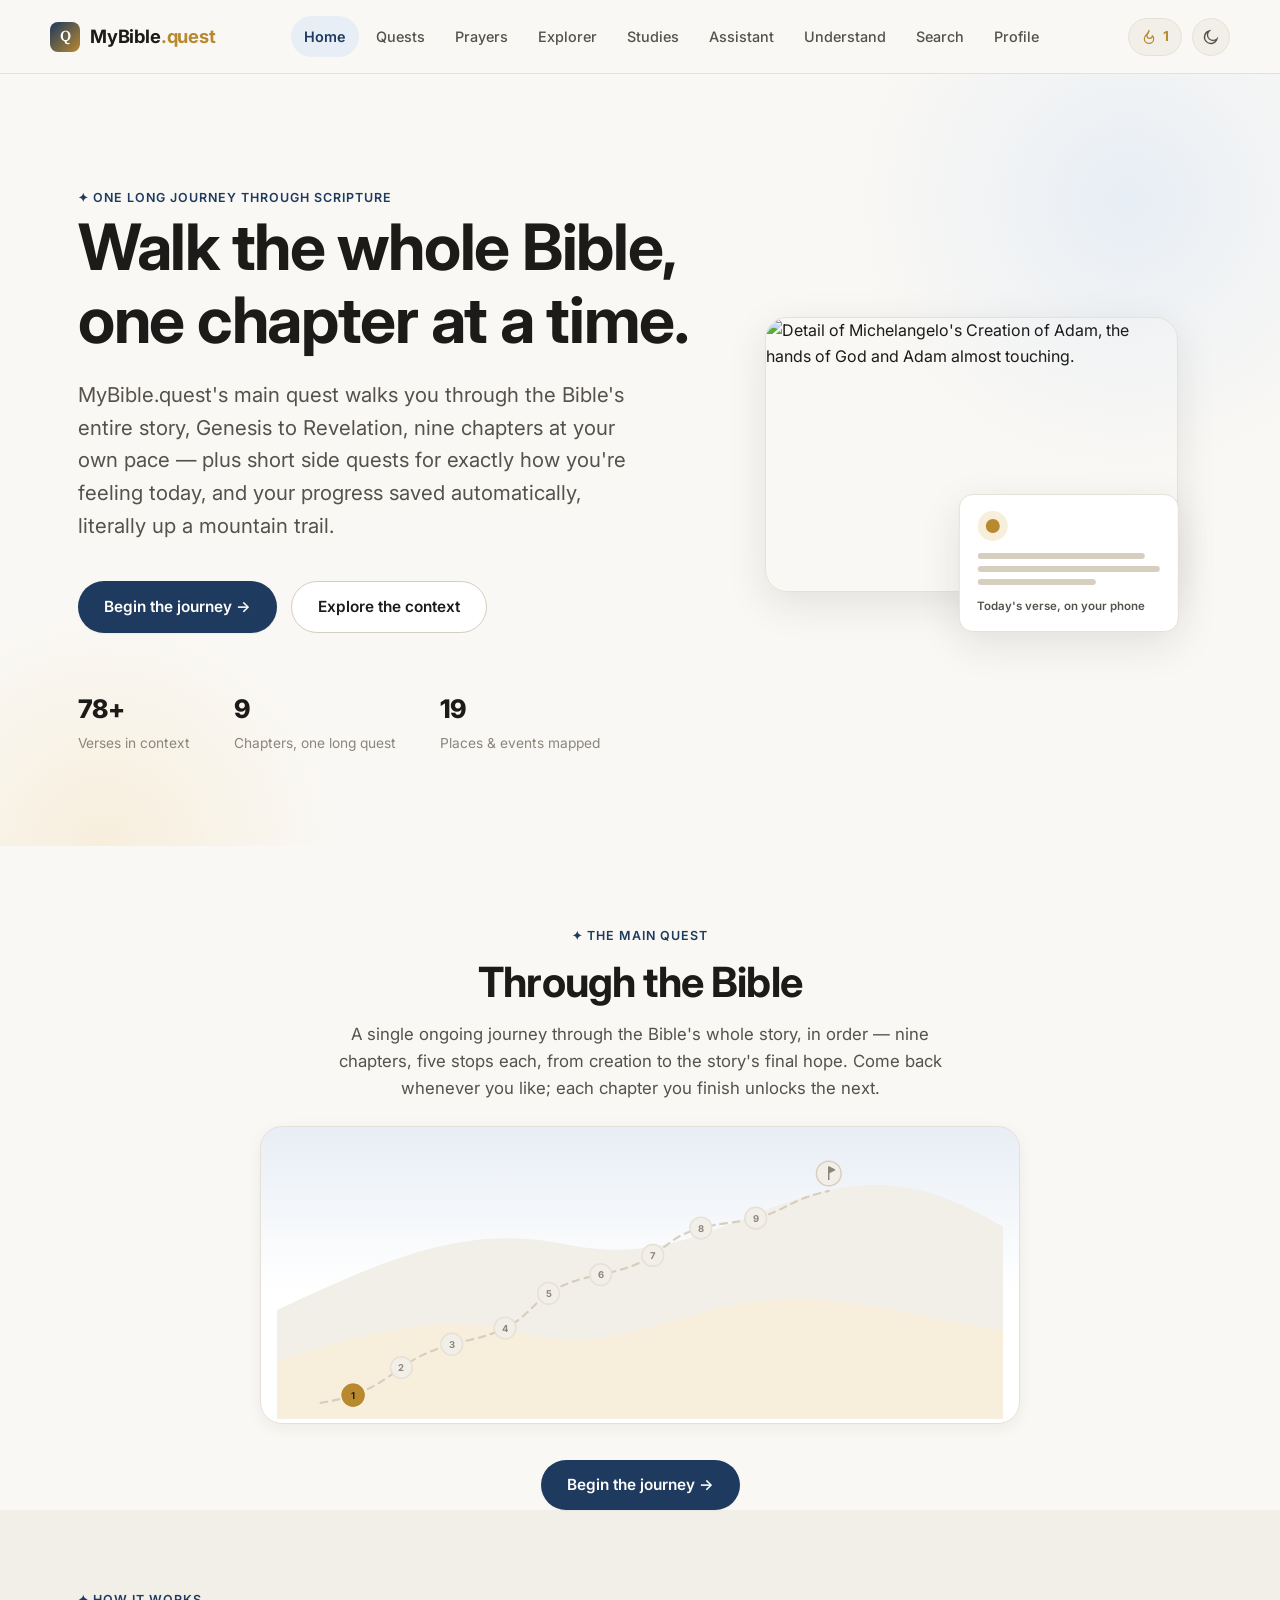
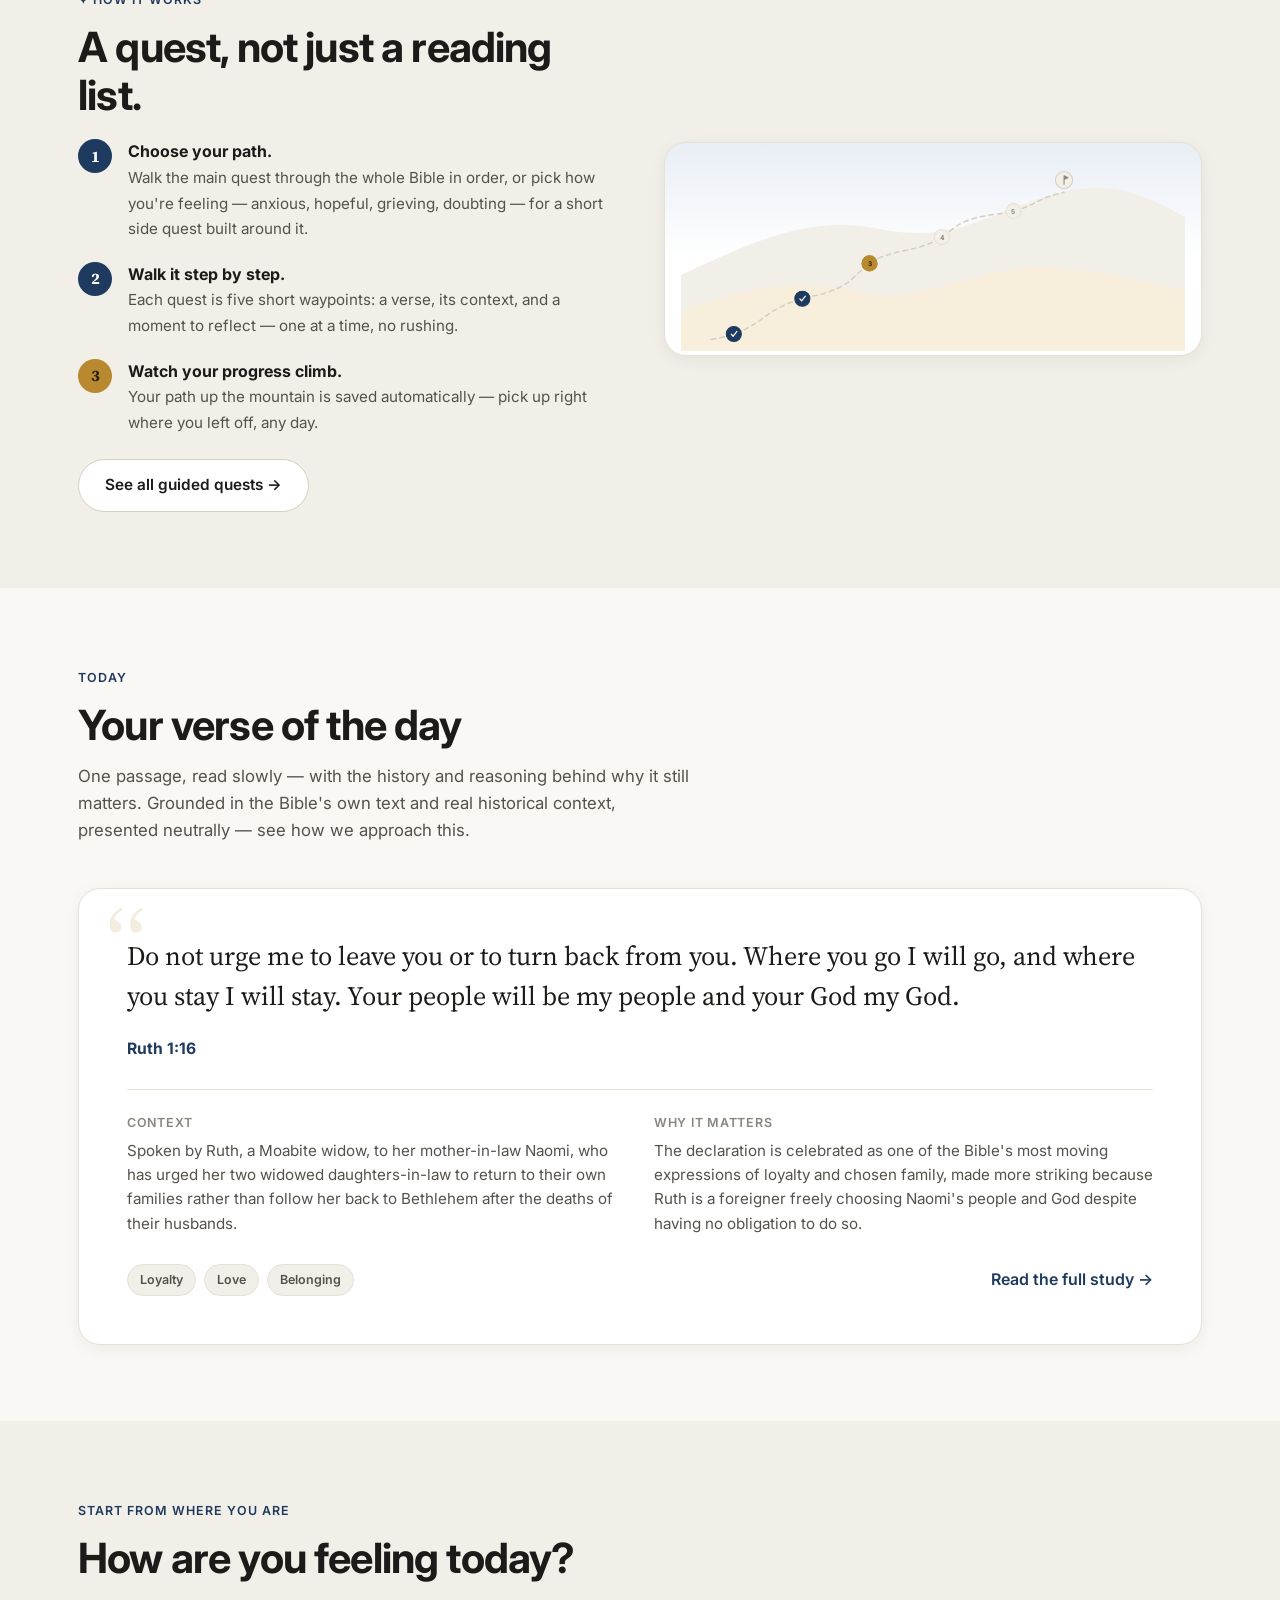
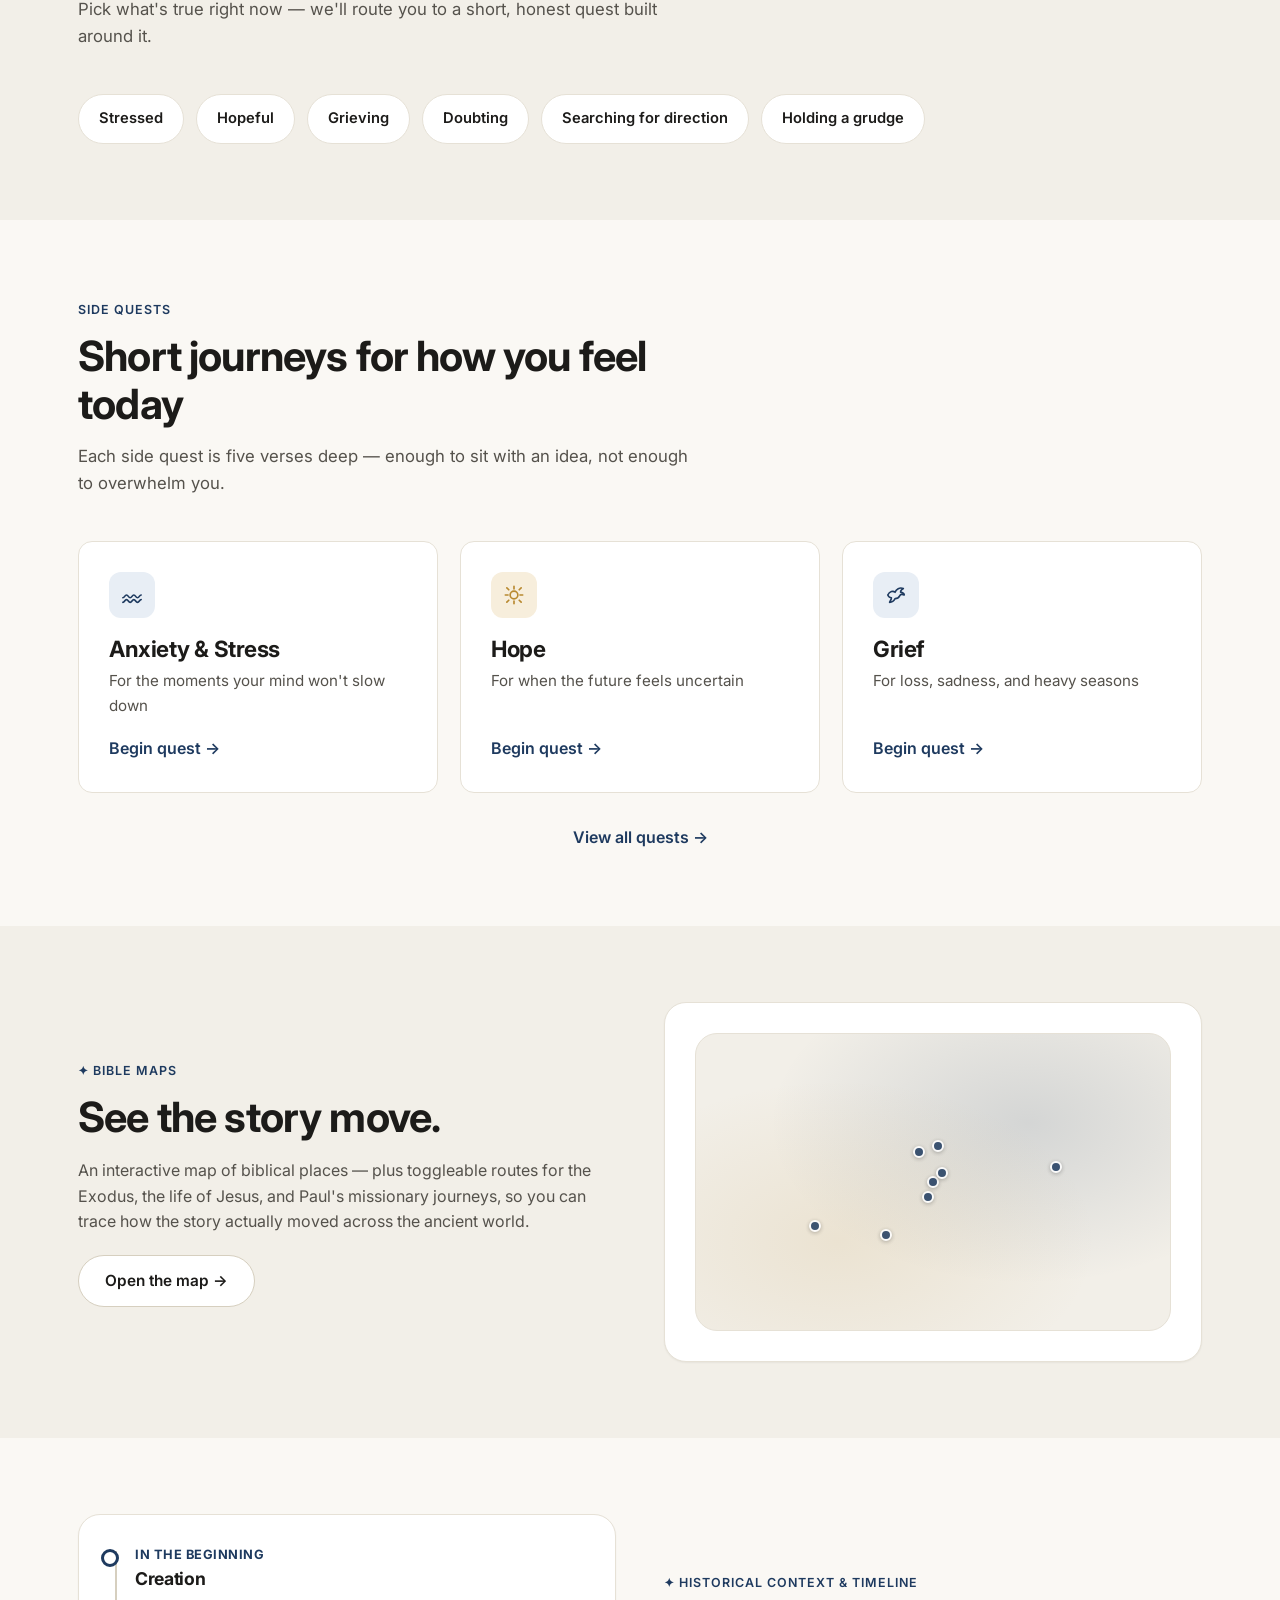
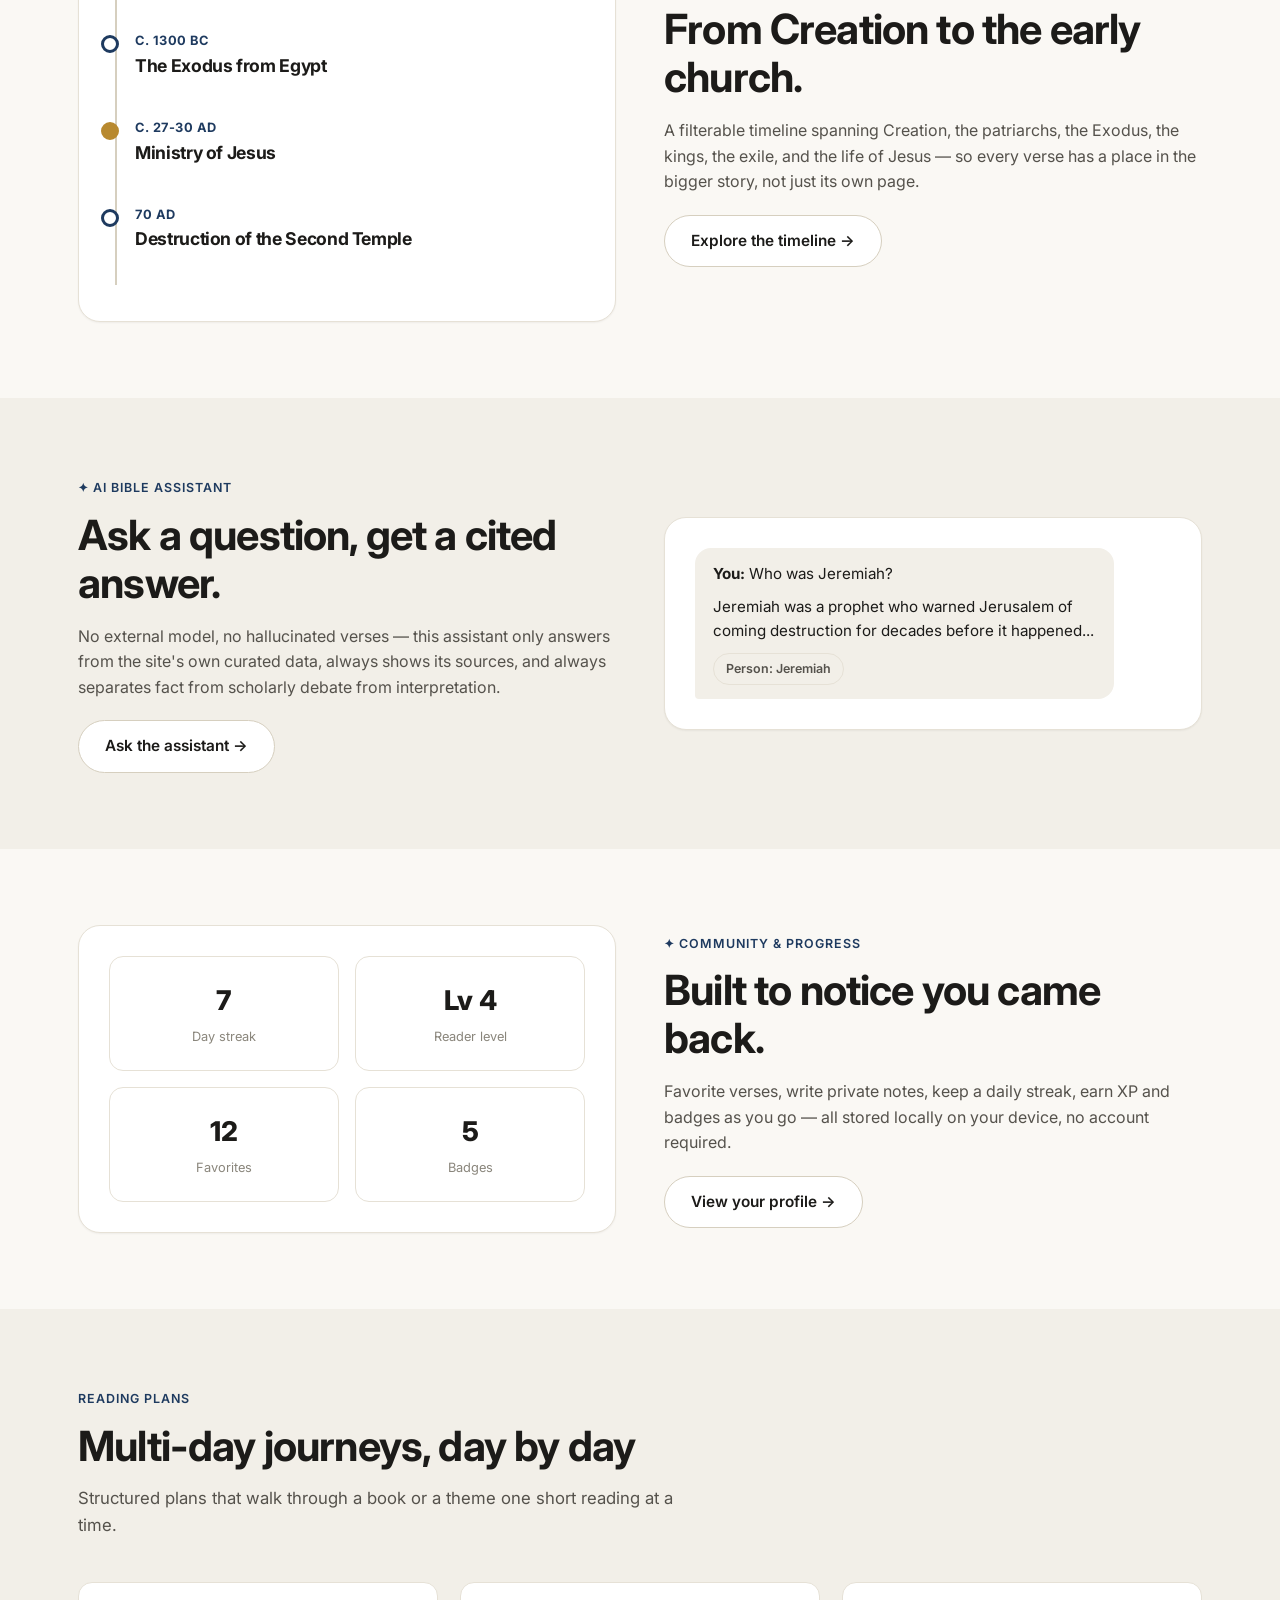
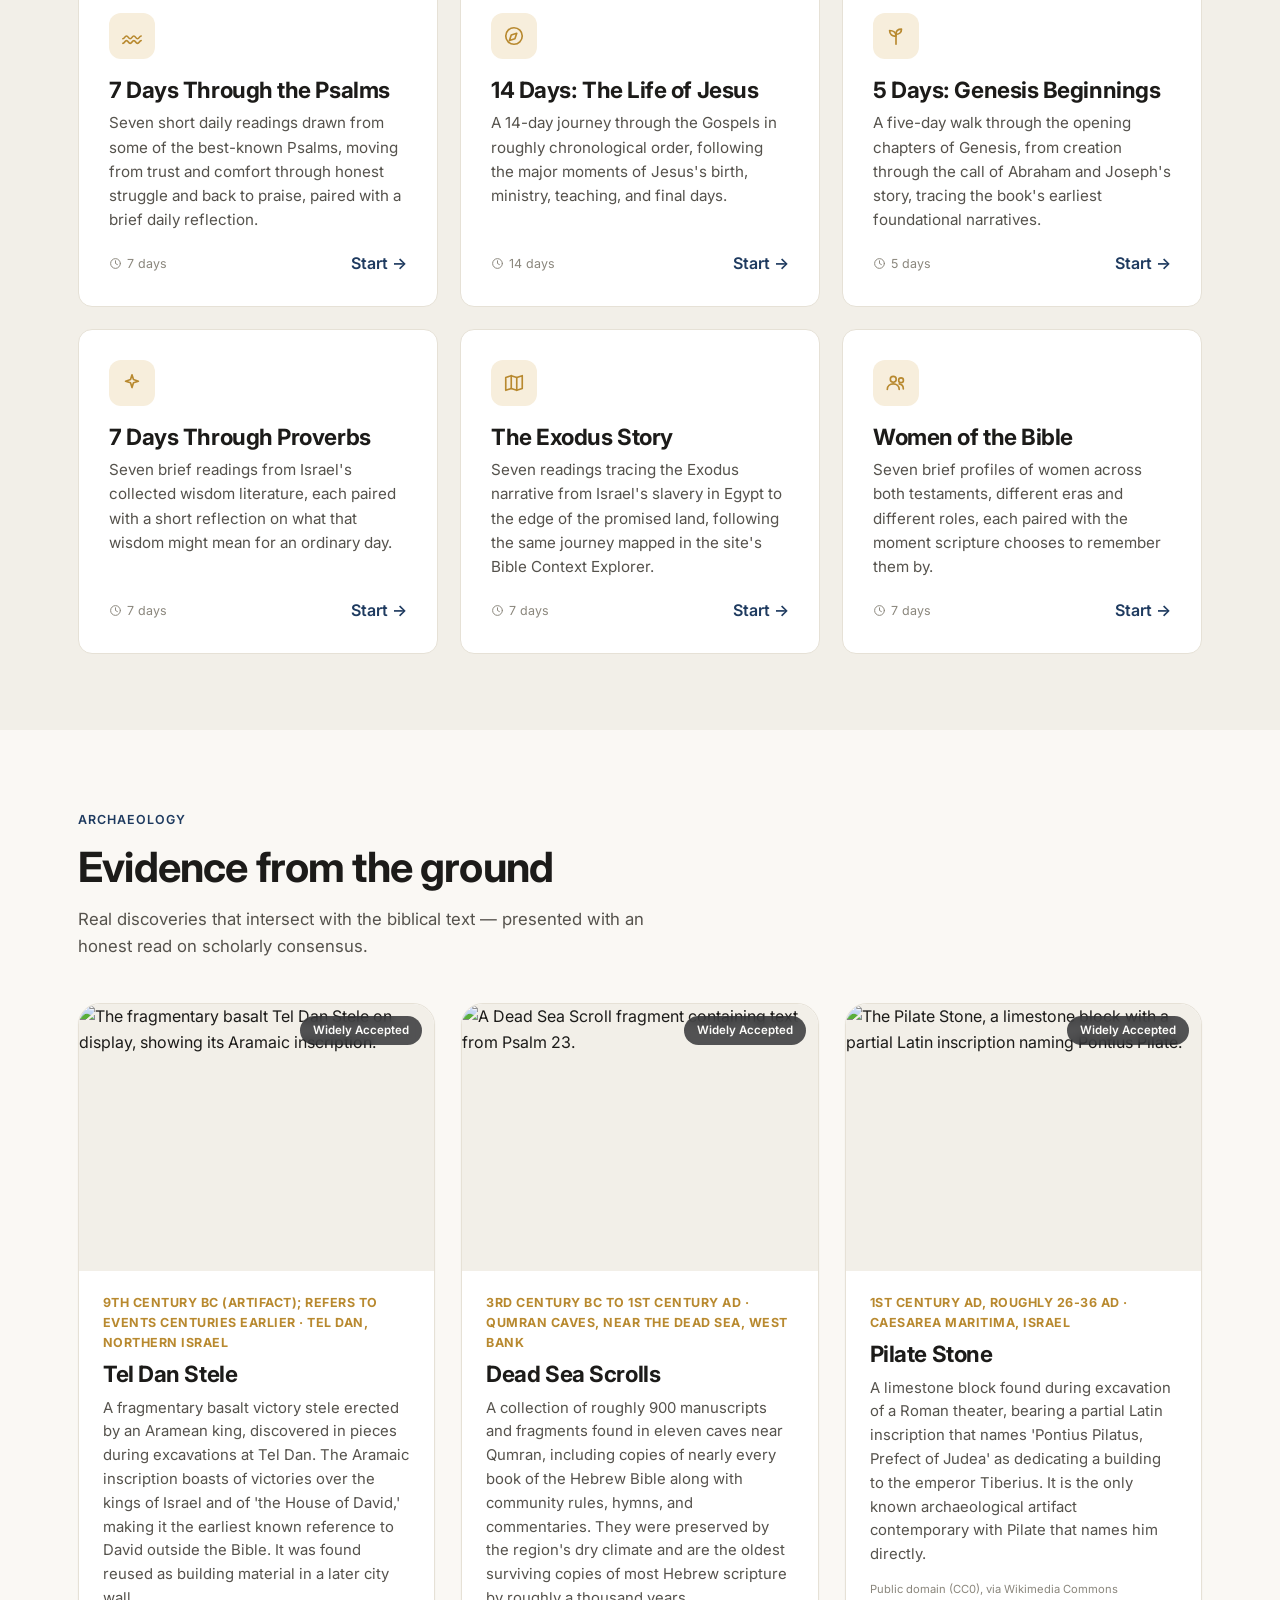
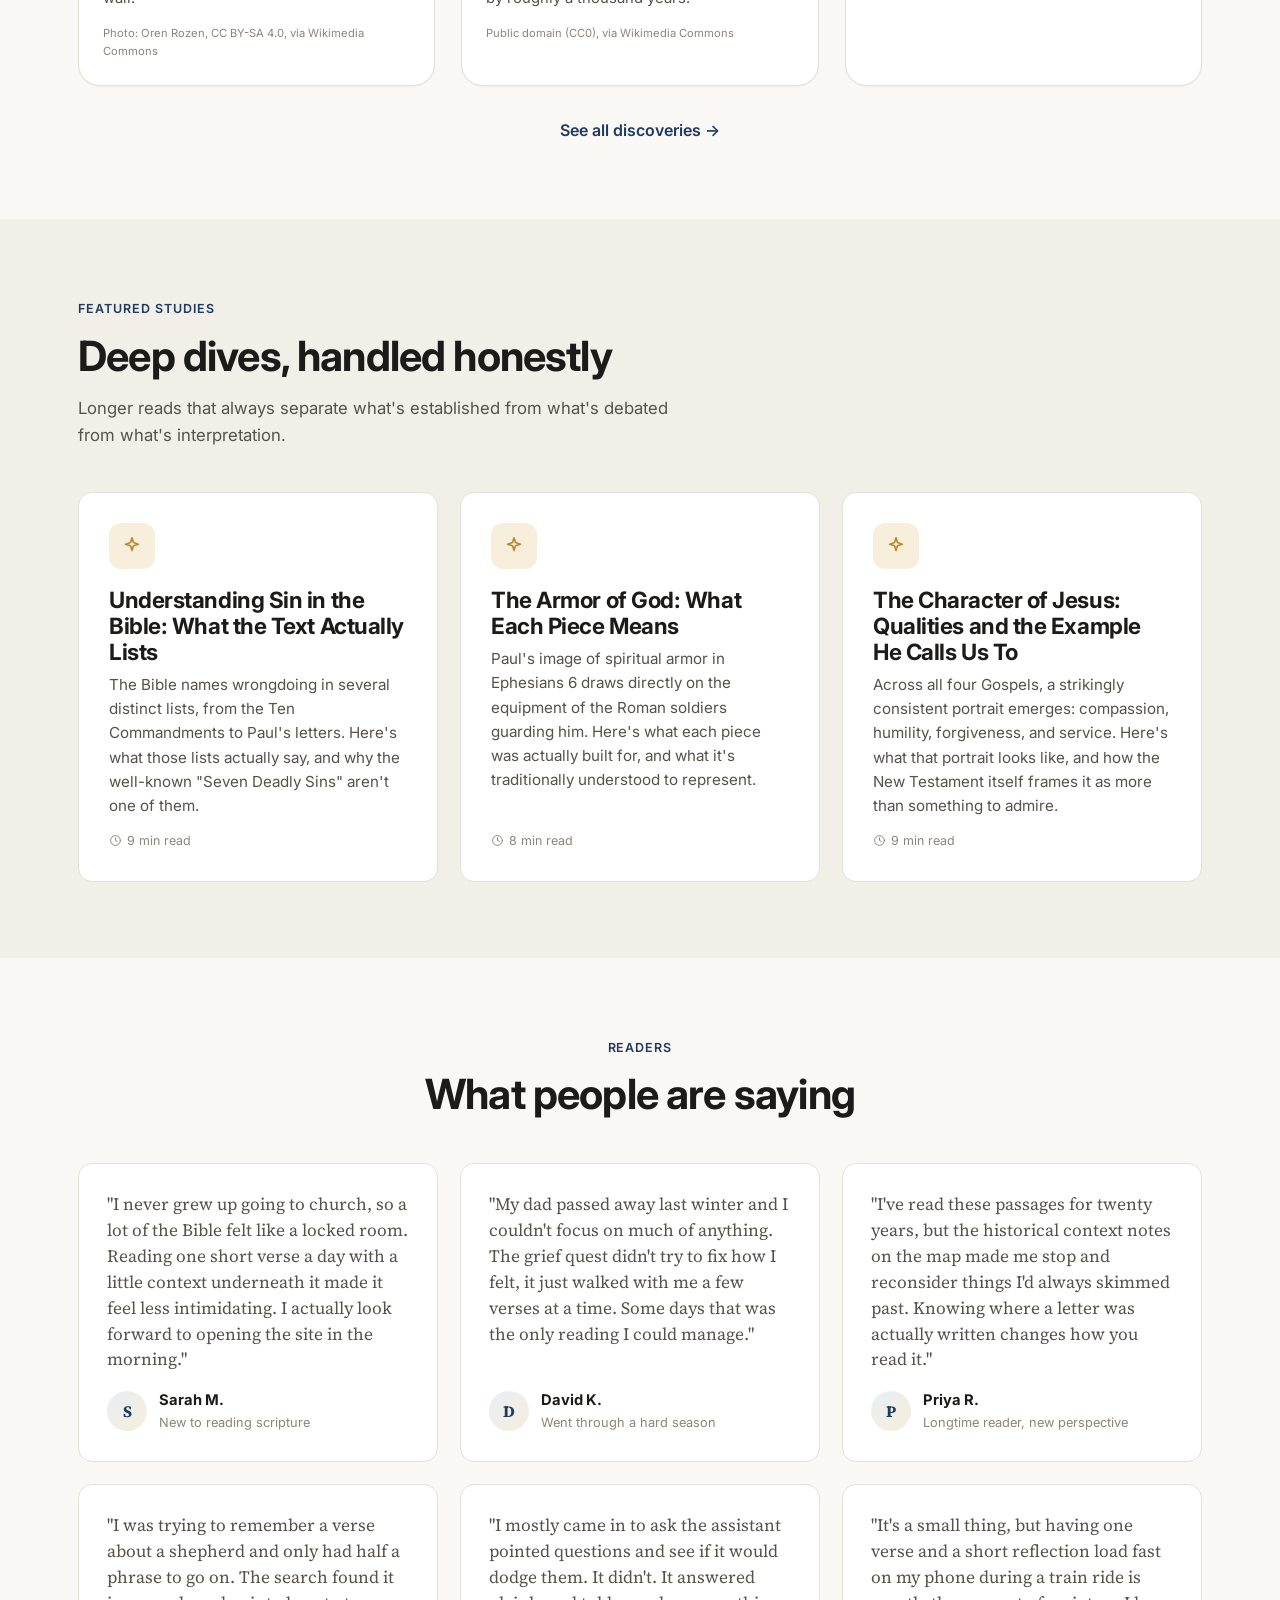
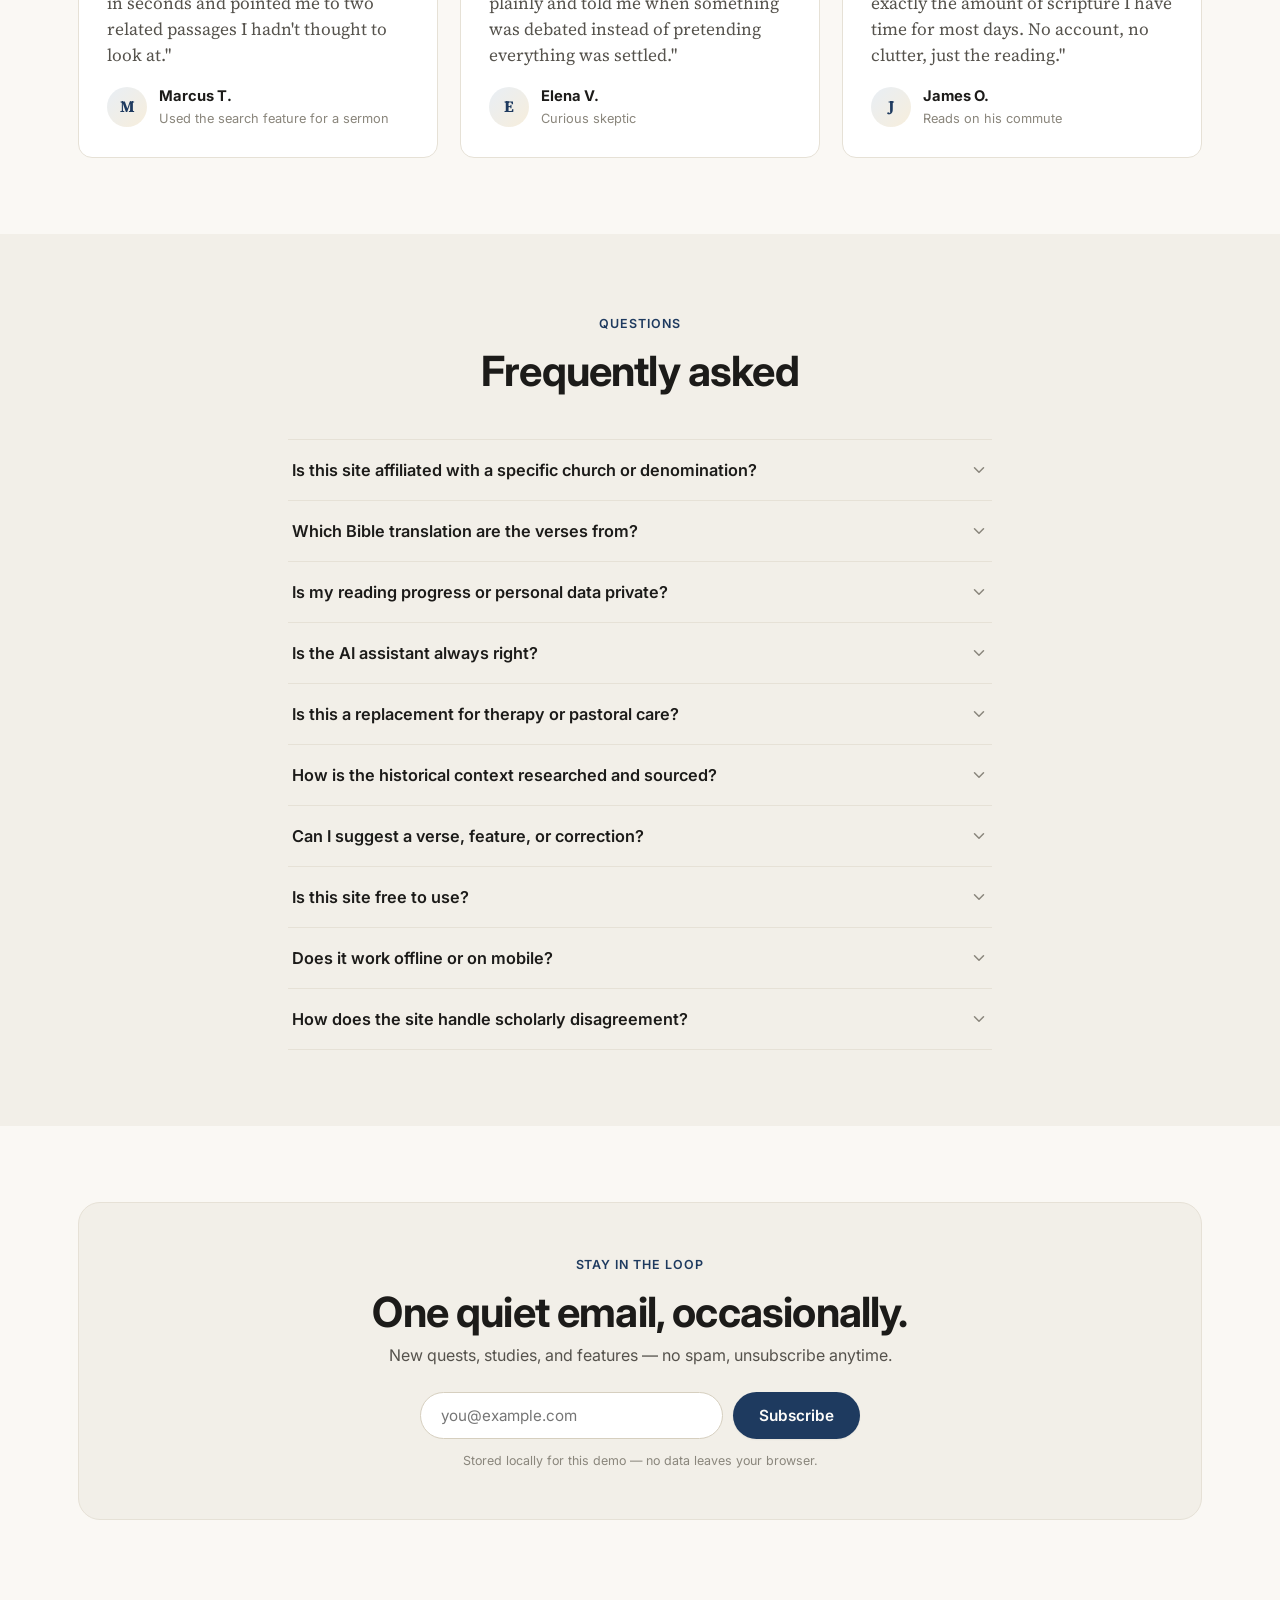
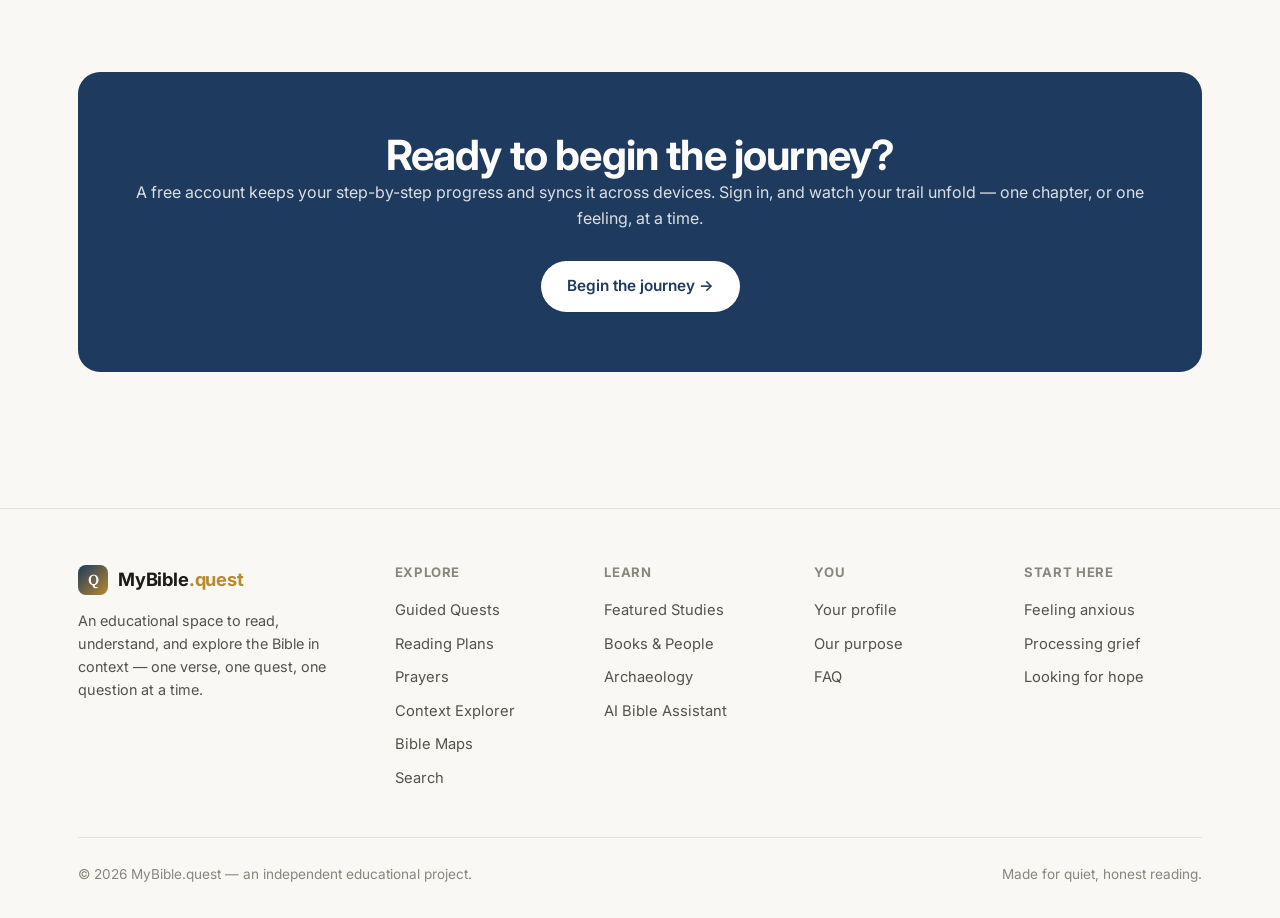
==== commit 753490fc: "Add "Through the Bible" flagship saga quest and feature it site-wide Nine chronological chapters (45" ====
--- a/index.html
+++ b/index.html
@@ -58,17 +58,17 @@
     <section class="hero">
       <div class="container hero-grid">
         <div class="hero-inner">
-          <span class="eyebrow reveal">✦ A guided quest through scripture</span>
-          <h1 class="reveal">Explore the Bible,<br>one step at a time.</h1>
-          <p class="subtitle reveal">MyBible.quest turns reading into a real journey: pick how you feel or what
-            you're facing, follow a guided quest step by step, and watch your progress climb — literally, up a mountain trail.</p>
+          <span class="eyebrow reveal">✦ One long journey through scripture</span>
+          <h1 class="reveal">Walk the whole Bible,<br>one chapter at a time.</h1>
+          <p class="subtitle reveal">MyBible.quest's main quest walks you through the Bible's entire story, Genesis to
+            Revelation, nine chapters at your own pace — plus short side quests for exactly how you're feeling today, and your progress saved automatically, literally up a mountain trail.</p>
           <div class="hero-actions reveal">
-            <a href="quests.html" class="btn btn-primary">Start your quest</a>
+            <a href="quests.html" class="btn btn-primary">Begin the journey →</a>
             <a href="explorer.html" class="btn btn-secondary">Explore the context</a>
           </div>
           <div class="hero-stats reveal">
             <div class="hero-stat"><strong id="stat-verses">—</strong><span>Verses in context</span></div>
-            <div class="hero-stat"><strong id="stat-quests">6</strong><span>Guided quests</span></div>
+            <div class="hero-stat"><strong>9</strong><span>Chapters, one long quest</span></div>
             <div class="hero-stat"><strong id="stat-places">—</strong><span>Places &amp; events mapped</span></div>
           </div>
         </div>
@@ -89,6 +89,13 @@
       </div>
     </section>
 
+    <!-- ================= MAIN QUEST (SAGA) ================= -->
+    <section id="saga-hero-section" style="padding-bottom:0">
+      <div class="container">
+        <div id="saga-hero" style="max-width:760px;margin:0 auto"><!-- injected --></div>
+      </div>
+    </section>
+
     <!-- ================= HOW IT WORKS ================= -->
     <section id="how-it-works" style="background:var(--bg-subtle)">
       <div class="container">
@@ -98,7 +105,7 @@
             <h2 class="reveal" style="margin:12px 0 20px">A quest, not just a reading list.</h2>
             <div class="reveal" style="display:flex;gap:16px;margin-bottom:20px">
               <div style="flex-shrink:0;width:34px;height:34px;border-radius:50%;background:var(--accent);color:#fdfcfa;display:flex;align-items:center;justify-content:center;font-weight:700;font-family:var(--font-serif)">1</div>
-              <div><strong>Choose your path.</strong><br><span style="color:var(--text-secondary);font-size:0.95rem">Pick how you're feeling — anxious, hopeful, grieving, doubting — and we match you to a guided quest built around it.</span></div>
+              <div><strong>Choose your path.</strong><br><span style="color:var(--text-secondary);font-size:0.95rem">Walk the main quest through the whole Bible in order, or pick how you're feeling — anxious, hopeful, grieving, doubting — for a short side quest built around it.</span></div>
             </div>
             <div class="reveal" style="display:flex;gap:16px;margin-bottom:20px">
               <div style="flex-shrink:0;width:34px;height:34px;border-radius:50%;background:var(--accent);color:#fdfcfa;display:flex;align-items:center;justify-content:center;font-weight:700;font-family:var(--font-serif)">2</div>
@@ -145,9 +152,9 @@
     <section id="quests-teaser">
       <div class="container">
         <div class="section-head reveal">
-          <span class="eyebrow">Guided Quests</span>
-          <h2>Short journeys through scripture</h2>
-          <p>Each quest is five verses deep — enough to sit with an idea, not enough to overwhelm you.</p>
+          <span class="eyebrow">Side Quests</span>
+          <h2>Short journeys for how you feel today</h2>
+          <p>Each side quest is five verses deep — enough to sit with an idea, not enough to overwhelm you.</p>
         </div>
         <div class="grid grid-3" id="quest-teaser-grid"><!-- injected --></div>
         <div class="text-center reveal" style="margin-top:32px">
@@ -319,9 +326,9 @@
     <section id="cta">
       <div class="container">
         <div class="cta-band reveal">
-          <h2>Ready to begin your quest?</h2>
-          <p>A free account keeps your step-by-step progress and syncs it across devices. Pick a feeling, sign in, and watch your trail unfold.</p>
-          <a href="quests.html" class="btn btn-primary">Start your quest</a>
+          <h2>Ready to begin the journey?</h2>
+          <p>A free account keeps your step-by-step progress and syncs it across devices. Sign in, and watch your trail unfold — one chapter, or one feeling, at a time.</p>
+          <a href="quests.html" class="btn btn-primary">Begin the journey →</a>
         </div>
       </div>
     </section>
@@ -332,6 +339,7 @@
   <script type="module" src="js/firebase-init.js"></script>
   <script type="module" src="js/auth-ui.js"></script>
   <script src="js/mountain-trail.js"></script>
+  <script src="js/saga-hero.js"></script>
   <script src="js/home.js"></script>
 </body>
 </html>
--- a/css/style.css
+++ b/css/style.css
@@ -556,7 +556,10 @@
   border: 1px solid var(--border);
   font-size: 0.85rem;
   font-weight: 600;
+  font-family: inherit;
   color: var(--text-secondary);
+  background: transparent;
+  cursor: pointer;
 }
 .filter-chip.active { background: var(--accent); border-color: var(--accent); color: #fff; }
 .result-item {
@@ -632,6 +635,13 @@
   cursor: pointer;
   transition: transform 0.2s ease, box-shadow 0.2s ease;
 }
+/* Invisible hit area larger than the visible dot, so the tap target meets
+   the ~24px minimum on touch without enlarging the dot itself visually. */
+.map-pin::before {
+  content: "";
+  position: absolute;
+  inset: -9px;
+}
 .map-pin:hover, .map-pin.active {
   transform: translate(-50%, -50%) scale(1.5);
   background: var(--gold);
@@ -685,6 +695,13 @@
   position: absolute; top: -8px; width: 14px; height: 14px; border-radius: 50%;
   background: var(--accent); border: 2px solid var(--bg-elevated); box-shadow: 0 0 0 1px var(--accent);
   cursor: pointer; transform: translateX(-50%); transition: transform 0.15s ease; padding: 0;
+}
+/* Invisible hit area larger than the visible dot, matching the map pins'
+   expanded tap target for touch and precision-limited pointers. */
+.scale-dot::before {
+  content: "";
+  position: absolute;
+  inset: -8px;
 }
 .scale-dot:hover { transform: translateX(-50%) scale(1.5); background: var(--gold); box-shadow: 0 0 0 1px var(--gold); z-index: 2; }
 .scale-dot.highlight { background: var(--gold); box-shadow: 0 0 0 1px var(--gold); }
